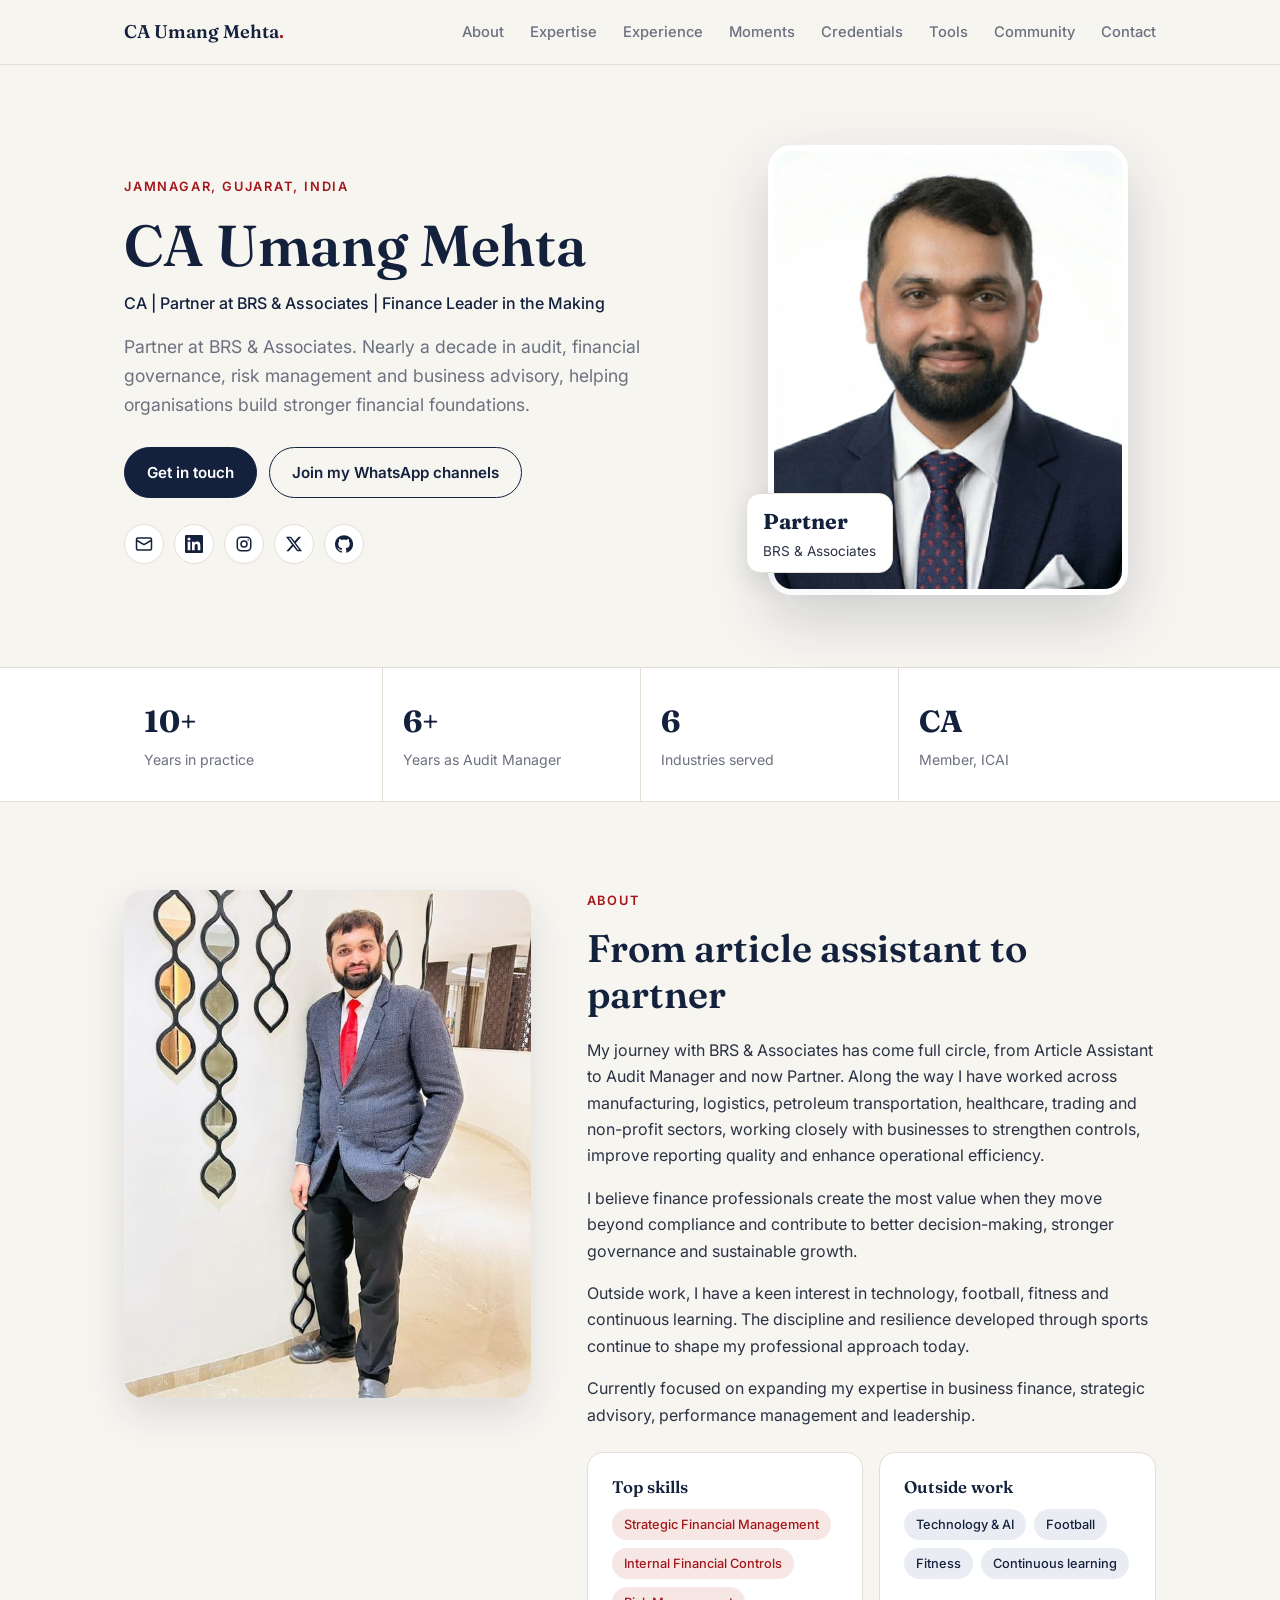
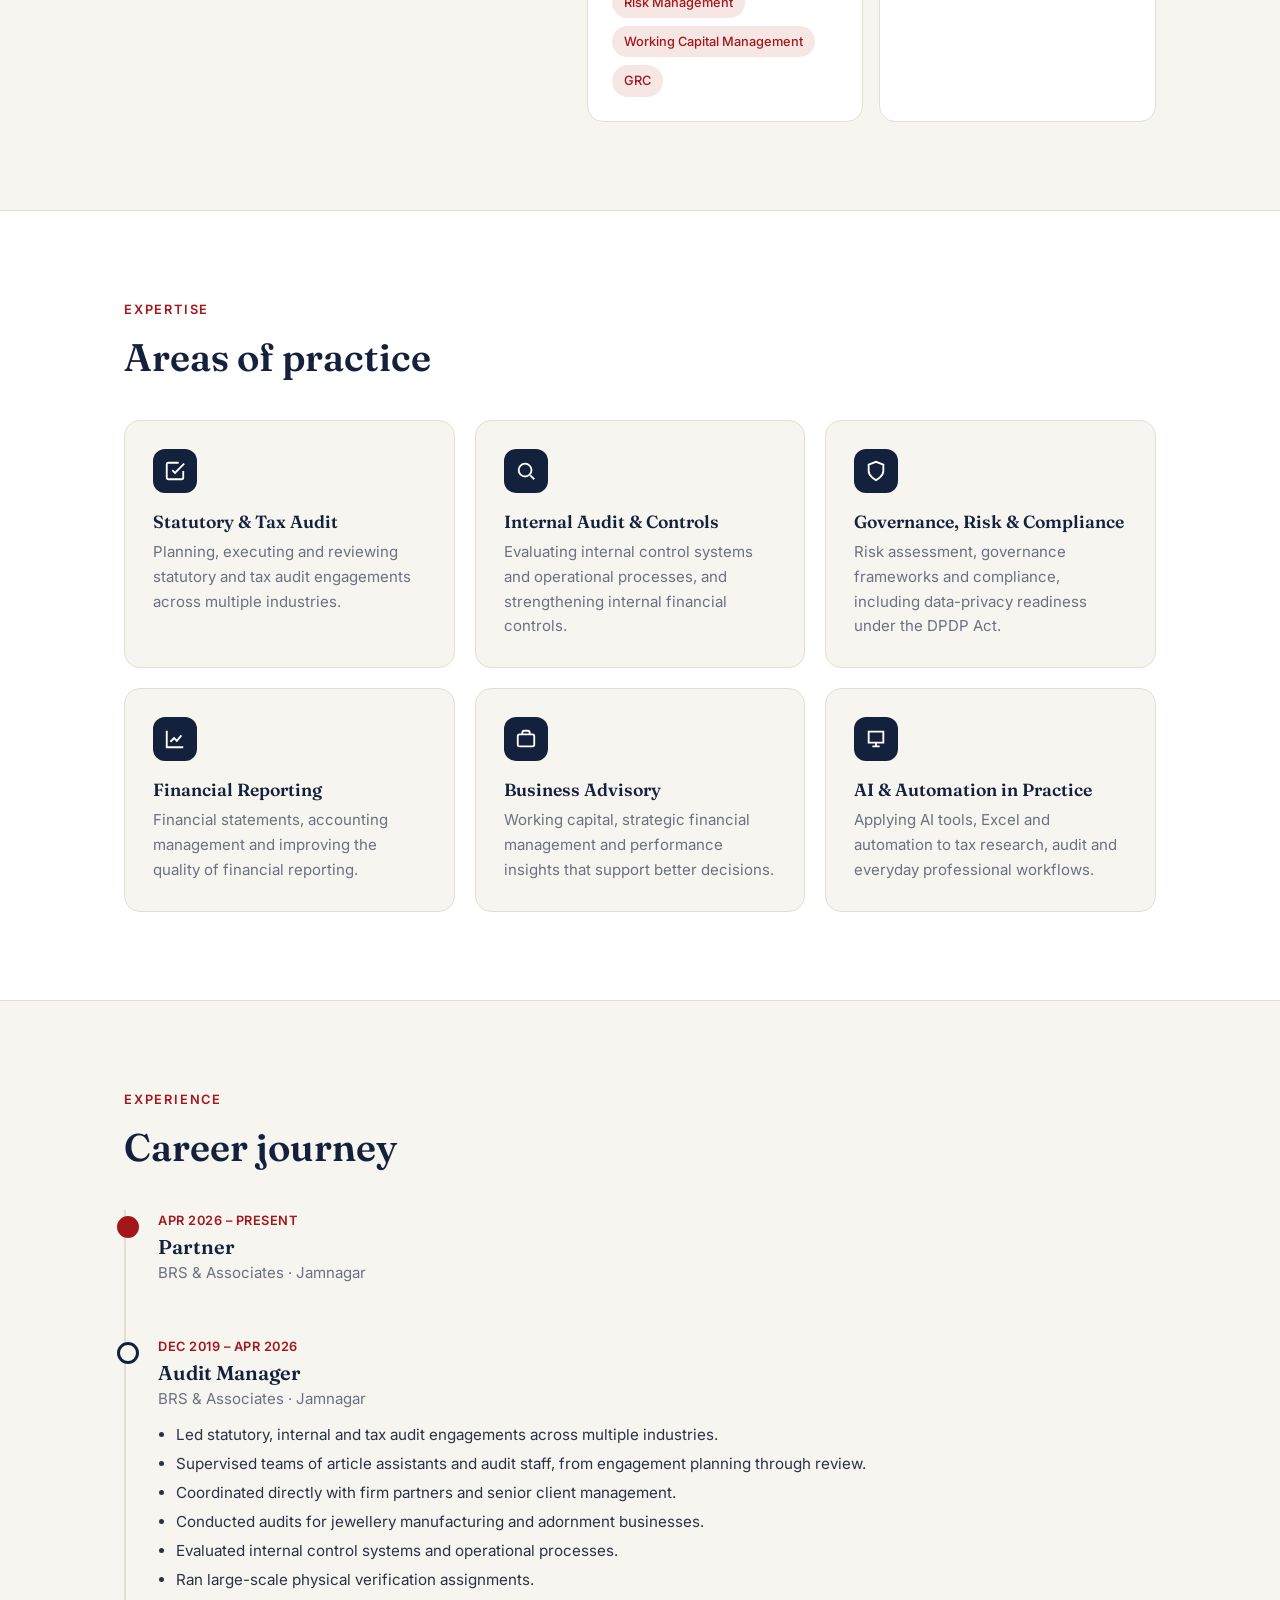
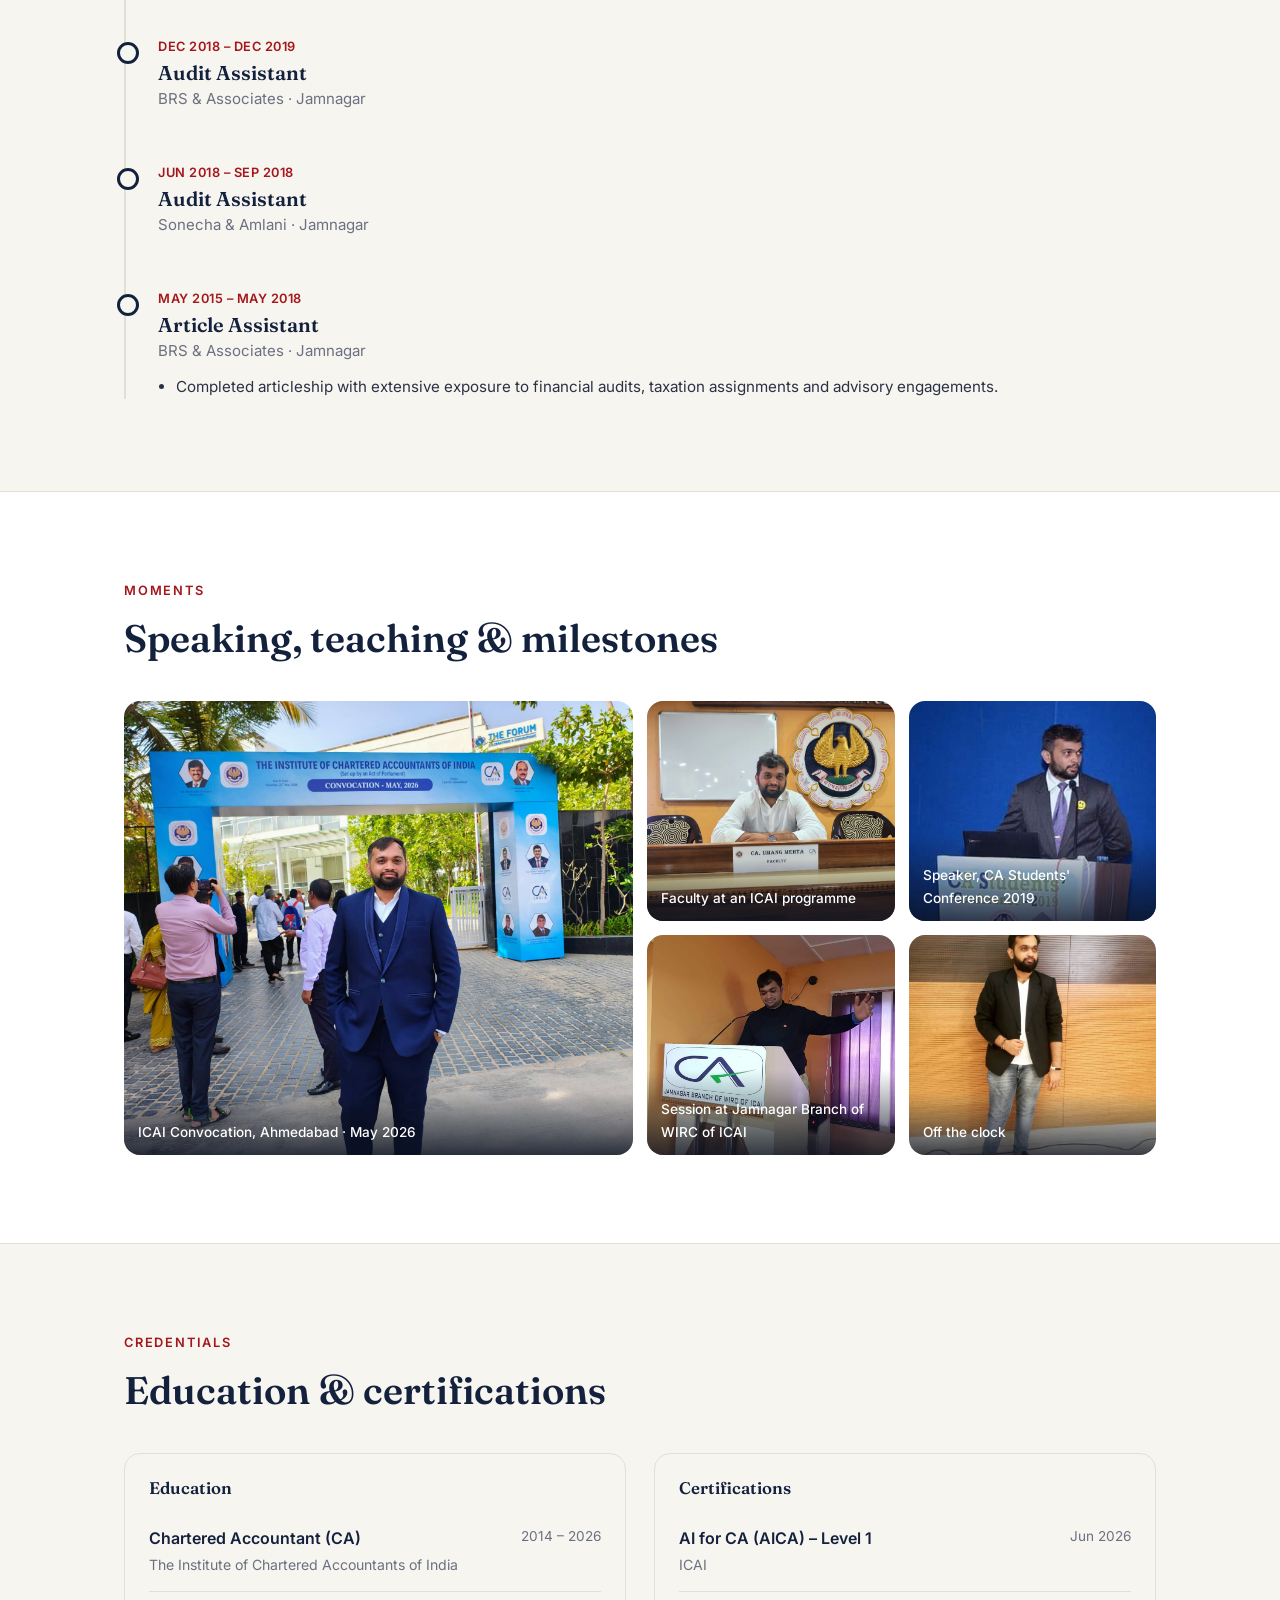
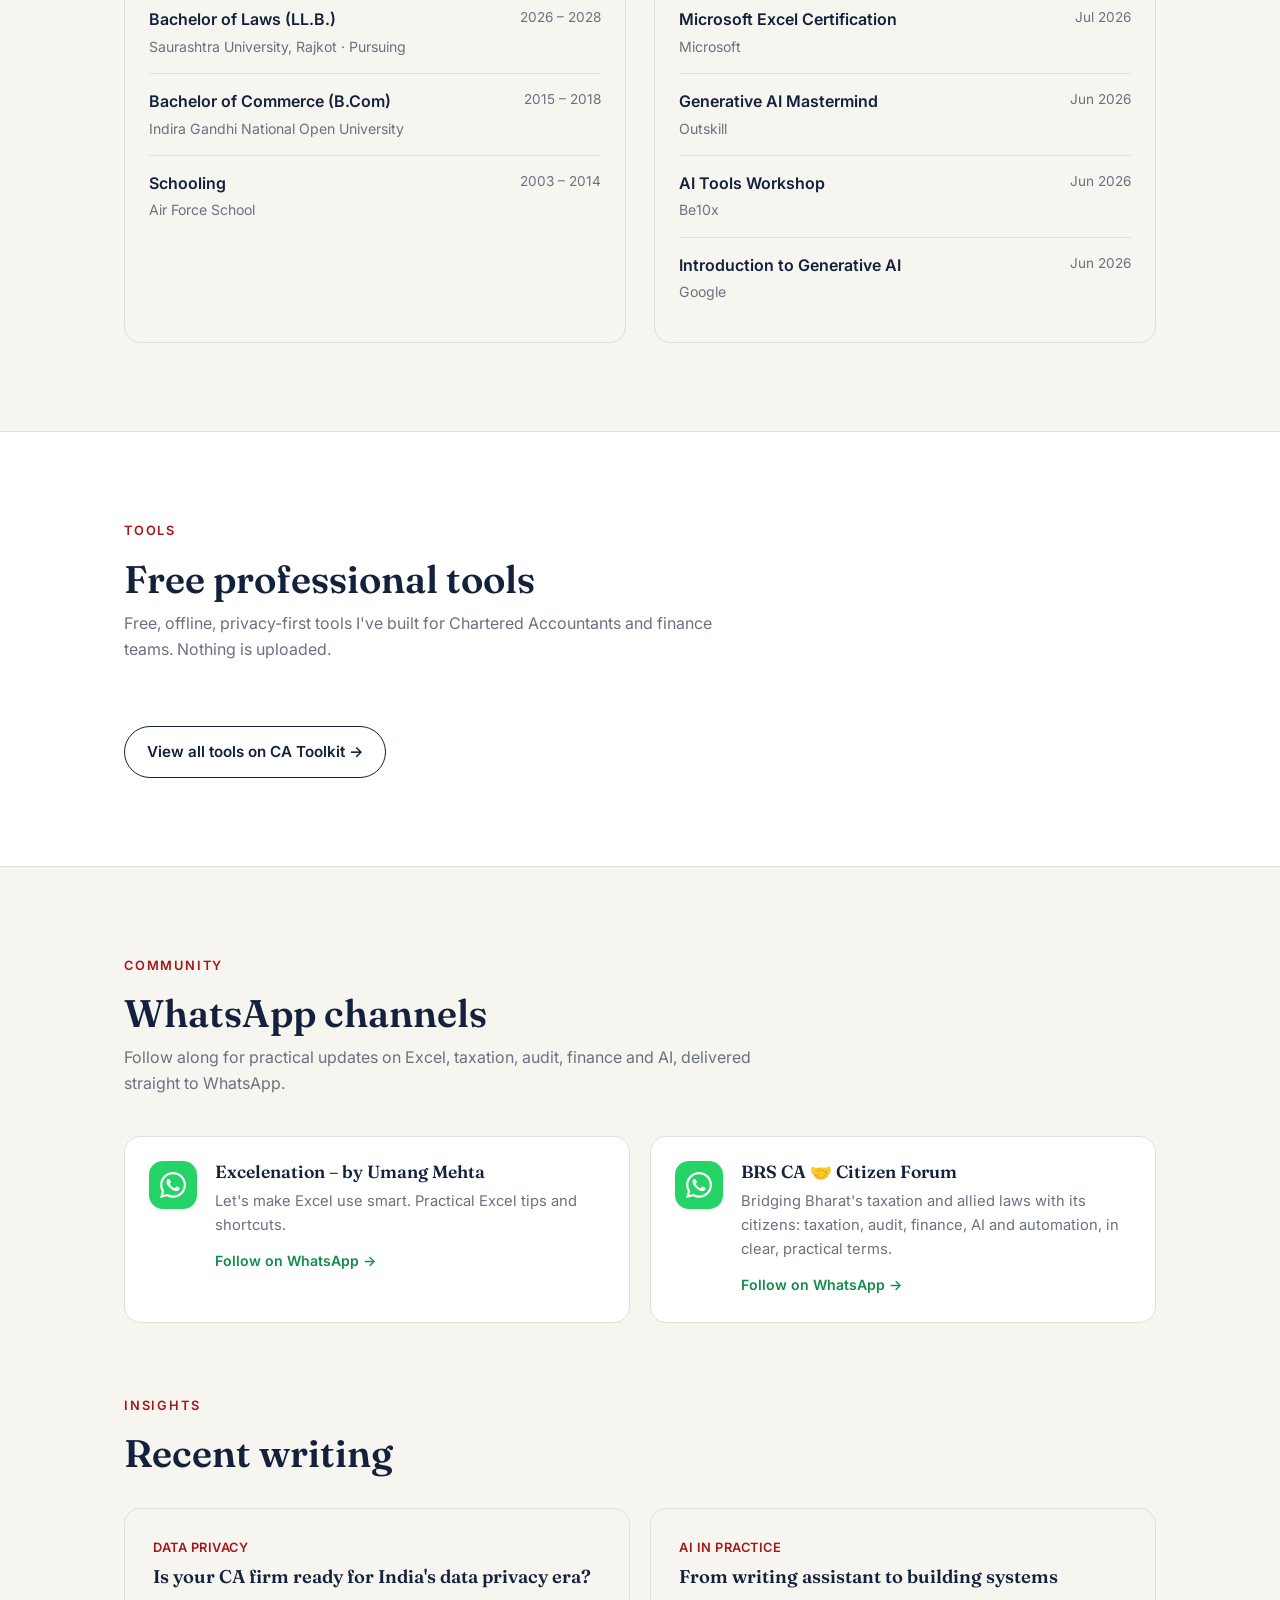
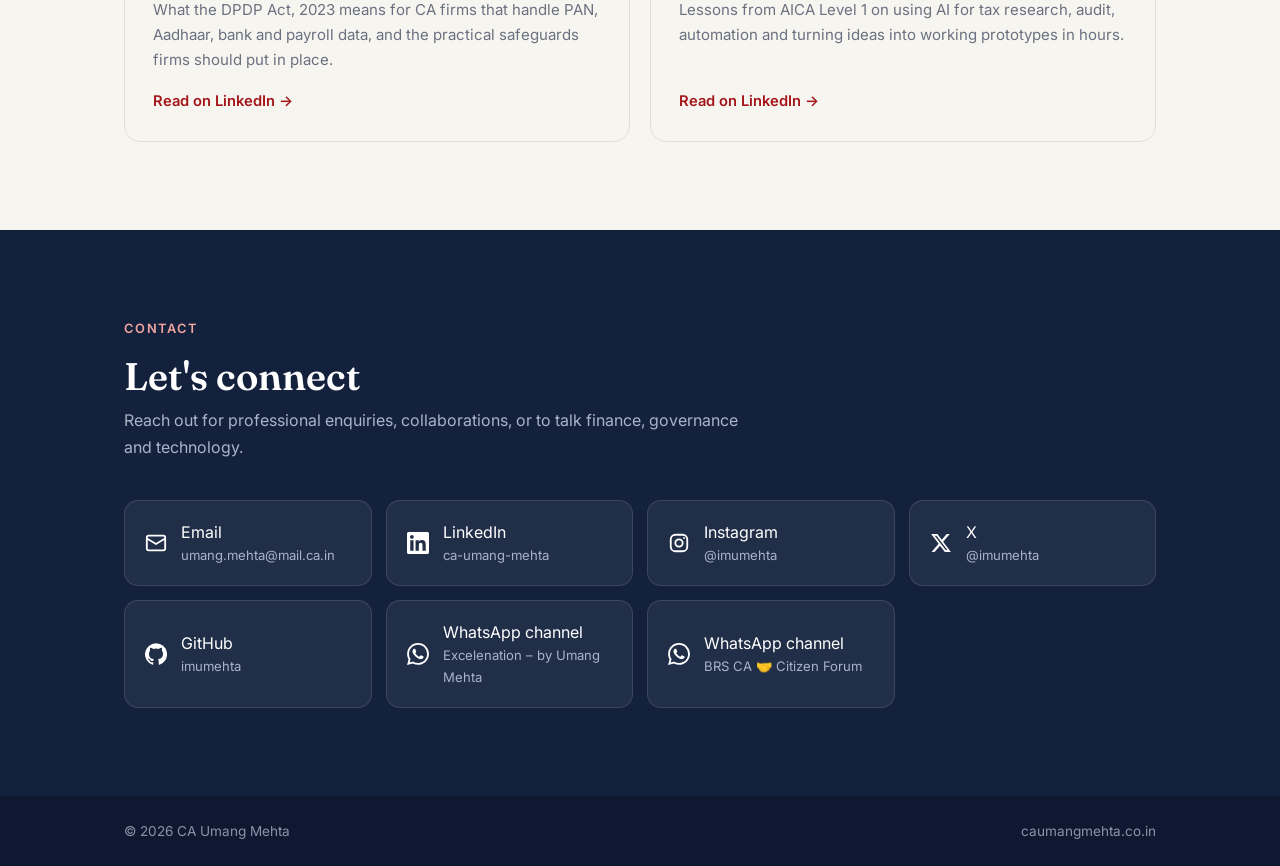
==== index.html @ 41ba7d6a "Show tools live from CA Toolkit instead of hosted copies Remove the tools/ folder and the hardcoded " ====
<!doctype html>
<html lang="en">
<head>
<meta charset="utf-8">
<meta name="viewport" content="width=device-width, initial-scale=1">
<title>CA Umang Mehta | Chartered Accountant, Jamnagar</title>
<meta name="description" content="CA Umang Mehta, Chartered Accountant and Partner at BRS & Associates, Jamnagar. Audit, financial governance, risk management and business advisory.">
<meta property="og:title" content="CA Umang Mehta | Chartered Accountant">
<meta property="og:description" content="Partner at BRS & Associates, Jamnagar. Audit, governance, risk and advisory.">
<meta property="og:image" content="https://caumangmehta.co.in/img/headshot.webp">
<meta property="og:url" content="https://caumangmehta.co.in/">
<link rel="icon" href="img/headshot.webp">
<link rel="preconnect" href="https://fonts.googleapis.com">
<link rel="preconnect" href="https://fonts.gstatic.com" crossorigin>
<link href="https://fonts.googleapis.com/css2?family=Fraunces:opsz,wght@9..144,500;9..144,600&family=Inter:wght@400;500;600&display=swap" rel="stylesheet">
<style>
  :root{
    --bg:#f7f5f0; --surface:#ffffff; --ink:#14213d; --text:#2b3245; --muted:#6b7180;
    --line:#e3dfd5; --accent:#a4161a; --accent-soft:#f6e7e4; --navy:#14213d; --wa:#25d366;
  }
  *{box-sizing:border-box;margin:0;padding:0}
  html{scroll-behavior:smooth}
  body{font-family:Inter,system-ui,sans-serif;background:var(--bg);color:var(--text);line-height:1.65;font-size:16px}
  a{color:inherit}
  img{max-width:100%}
  .wrap{max-width:1080px;margin:0 auto;padding:0 24px}
  h1,h2,h3{font-family:Fraunces,Georgia,serif;color:var(--ink);font-weight:600;line-height:1.2}
  .eyebrow{font-size:.8rem;letter-spacing:.14em;text-transform:uppercase;color:var(--accent);font-weight:600;margin-bottom:14px}

  /* nav */
  nav{position:sticky;top:0;z-index:10;background:rgba(247,245,240,.92);backdrop-filter:blur(8px);border-bottom:1px solid var(--line)}
  nav .wrap{display:flex;align-items:center;justify-content:space-between;height:64px}
  .brand{font-family:Fraunces,serif;font-weight:600;color:var(--ink);text-decoration:none;font-size:1.15rem}
  .brand span{color:var(--accent)}
  .links{display:flex;gap:26px}
  .links a{text-decoration:none;font-size:.92rem;color:var(--muted);font-weight:500}
  .links a:hover{color:var(--ink)}

  /* hero */
  .hero{padding:80px 0 72px}
  .hero .wrap{display:grid;grid-template-columns:1.35fr 1fr;gap:56px;align-items:center}
  .hero h1{font-size:clamp(2.4rem,5vw,3.6rem);margin-bottom:10px}
  .hero .headline{font-weight:500;color:var(--ink);margin-bottom:16px}
  .hero p.lead{font-size:1.1rem;color:var(--muted);max-width:34em;margin-bottom:28px}
  .cta{display:flex;gap:12px;flex-wrap:wrap}
  .btn{display:inline-flex;align-items:center;gap:8px;padding:12px 22px;border-radius:999px;font-weight:600;font-size:.95rem;text-decoration:none;border:1px solid var(--ink)}
  .btn.primary{background:var(--ink);color:#fff}
  .btn.primary:hover{background:#23345c}
  .btn.ghost{color:var(--ink)}
  .btn.ghost:hover{background:var(--surface)}
  .mini-socials{display:flex;gap:10px;margin-top:26px}
  .mini-socials a{width:40px;height:40px;border-radius:50%;display:grid;place-items:center;border:1px solid var(--line);background:var(--surface);color:var(--ink);transition:all .2s}
  .mini-socials a:hover{background:var(--ink);color:#fff;border-color:var(--ink)}
  .mini-socials svg{width:18px;height:18px}
  .portrait{position:relative;justify-self:center}
  .portrait img{width:min(360px,72vw);aspect-ratio:4/5;border-radius:24px;object-fit:cover;object-position:center 20%;display:block;box-shadow:0 24px 60px rgba(20,33,61,.18);border:6px solid var(--surface)}
  .badge{position:absolute;bottom:22px;left:-22px;background:var(--surface);border:1px solid var(--line);border-radius:14px;padding:10px 16px;box-shadow:0 8px 24px rgba(20,33,61,.1);font-size:.85rem}
  .badge b{display:block;font-family:Fraunces,serif;font-size:1.35rem;color:var(--ink)}

  /* stats */
  .stats{border-top:1px solid var(--line);border-bottom:1px solid var(--line);background:var(--surface)}
  .stats .wrap{display:grid;grid-template-columns:repeat(4,1fr)}
  .stat{padding:28px 20px;border-left:1px solid var(--line)}
  .stat:first-child{border-left:0}
  .stat b{font-family:Fraunces,serif;font-size:1.9rem;color:var(--ink);display:block}
  .stat span{font-size:.88rem;color:var(--muted)}

  section{padding:88px 0}
  .alt{background:var(--surface);border-top:1px solid var(--line);border-bottom:1px solid var(--line)}
  .sec-head{margin-bottom:40px}
  .sec-head h2{font-size:clamp(1.8rem,3.5vw,2.4rem)}
  .sec-head p{color:var(--muted);margin-top:8px;max-width:40em}

  /* about */
  .about-grid{display:grid;grid-template-columns:1fr 1.4fr;gap:56px;align-items:start}
  .about-photo{border-radius:20px;width:100%;aspect-ratio:4/5;object-fit:cover;object-position:right center;box-shadow:0 16px 40px rgba(20,33,61,.12)}
  .about-grid p{margin-bottom:16px}
  .card{background:var(--surface);border:1px solid var(--line);border-radius:16px;padding:24px}
  .card h3{font-size:1.05rem;margin-bottom:12px}
  .cards2{display:grid;grid-template-columns:1fr 1fr;gap:16px;margin-top:24px}
  .tags{display:flex;flex-wrap:wrap;gap:8px}
  .tag{font-size:.8rem;padding:5px 12px;border-radius:999px;background:var(--accent-soft);color:var(--accent);font-weight:500}
  .tag.n{background:#e9ecf3;color:var(--ink)}

  /* expertise */
  .grid3{display:grid;grid-template-columns:repeat(3,1fr);gap:20px}
  .svc{background:var(--bg);border:1px solid var(--line);border-radius:16px;padding:28px;transition:transform .2s,box-shadow .2s}
  .svc:hover{transform:translateY(-3px);box-shadow:0 12px 30px rgba(20,33,61,.08)}
  .svc .ic{width:44px;height:44px;border-radius:12px;background:var(--ink);color:#fff;display:grid;place-items:center;margin-bottom:18px}
  .svc h3{font-size:1.1rem;margin-bottom:8px}
  .svc p{font-size:.94rem;color:var(--muted)}

  /* timeline */
  .tl{position:relative;padding-left:32px;border-left:2px solid var(--line)}
  .tl-item{position:relative;padding-bottom:40px}
  .tl-item:last-child{padding-bottom:0}
  .tl-item::before{content:"";position:absolute;left:-41px;top:6px;width:16px;height:16px;border-radius:50%;background:var(--bg);border:3px solid var(--ink)}
  .tl-item.now::before{border-color:var(--accent);background:var(--accent)}
  .tl-date{font-size:.8rem;color:var(--accent);font-weight:600;letter-spacing:.04em;text-transform:uppercase}
  .tl-item h3{font-size:1.25rem;margin:4px 0 2px}
  .tl-org{color:var(--muted);font-size:.94rem;margin-bottom:10px}
  .tl-item ul{padding-left:18px;font-size:.95rem}
  .tl-item li{margin-bottom:4px}

  /* gallery */
  .gallery{display:grid;grid-template-columns:repeat(4,1fr);grid-auto-rows:220px;gap:14px}
  .gallery figure{position:relative;overflow:hidden;border-radius:16px;background:#ddd}
  .gallery figure:first-child{grid-column:span 2;grid-row:span 2}
  .gallery img{width:100%;height:100%;object-fit:cover;display:block;transition:transform .5s}
  .gallery figure:hover img{transform:scale(1.04)}
  .gallery figcaption{position:absolute;inset:auto 0 0 0;padding:28px 14px 12px;font-size:.85rem;color:#fff;font-weight:500;background:linear-gradient(transparent,rgba(10,16,32,.8))}

  /* credentials */
  .two{display:grid;grid-template-columns:1fr 1fr;gap:28px}
  .two .card{background:var(--bg)}
  .list-item{display:flex;justify-content:space-between;gap:16px;padding:14px 0;border-bottom:1px solid var(--line)}
  .list-item:last-child{border-bottom:0}
  .list-item b{color:var(--ink);font-weight:600;display:block}
  .list-item small{color:var(--muted);font-size:.88rem}
  .list-item .yr{font-size:.85rem;color:var(--muted);white-space:nowrap}

  /* tools */
  .tool{display:flex;flex-direction:column;text-decoration:none;color:inherit}
  .tool .tl-date{margin-bottom:8px}
  .tool p{flex:1}
  .tool span{margin-top:16px;font-weight:600;color:var(--accent);font-size:.92rem}

  /* channels + posts */
  .grid2{display:grid;grid-template-columns:1fr 1fr;gap:20px}
  .channel{display:flex;gap:18px;align-items:flex-start;background:var(--surface);border:1px solid var(--line);border-radius:16px;padding:24px;text-decoration:none;transition:transform .2s,box-shadow .2s}
  .channel:hover{transform:translateY(-3px);box-shadow:0 12px 30px rgba(20,33,61,.08)}
  .channel .wa{flex:none;width:48px;height:48px;border-radius:14px;background:var(--wa);color:#fff;display:grid;place-items:center}
  .channel .wa svg{width:26px;height:26px}
  .channel h3{font-size:1.1rem;margin-bottom:6px}
  .channel p{font-size:.92rem;color:var(--muted);margin-bottom:10px}
  .channel span{font-size:.88rem;font-weight:600;color:#128c4a}
  .post{background:var(--bg);border:1px solid var(--line);border-radius:16px;padding:28px;display:flex;flex-direction:column}
  .post .tl-date{margin-bottom:8px}
  .post h3{font-size:1.15rem;margin-bottom:10px}
  .post p{font-size:.94rem;color:var(--muted);flex:1}
  .post a{margin-top:16px;font-weight:600;color:var(--accent);text-decoration:none;font-size:.92rem}

  /* contact */
  .contact{background:var(--navy);color:#d7dcea}
  .contact h2{color:#fff}
  .contact .sec-head p{color:#aab3c8}
  .socials{display:grid;grid-template-columns:repeat(auto-fit,minmax(220px,1fr));gap:14px}
  .social{display:flex;align-items:center;gap:14px;padding:18px 20px;border-radius:14px;background:rgba(255,255,255,.06);border:1px solid rgba(255,255,255,.12);text-decoration:none;color:#fff;transition:background .2s}
  .social:hover{background:rgba(255,255,255,.13)}
  .social svg{width:22px;height:22px;flex:none}
  .social small{display:block;color:#aab3c8;font-size:.82rem}
  footer{background:#0e1830;color:#8a93a8;font-size:.85rem;padding:24px 0}
  footer .wrap{display:flex;justify-content:space-between;gap:16px;flex-wrap:wrap}

  @media (max-width:860px){
    .links{display:none}
    .hero{padding:40px 0 56px}
    .hero .wrap,.about-grid,.two,.grid2,.cards2{grid-template-columns:1fr}
    .portrait{order:-1}
    .badge{left:-8px}
    .about-photo{aspect-ratio:1;max-height:420px}
    .grid3{grid-template-columns:1fr}
    .stats .wrap{grid-template-columns:1fr 1fr}
    .stat:nth-child(3){border-left:0}
    .stat:nth-child(n+3){border-top:1px solid var(--line)}
    .gallery{grid-template-columns:1fr 1fr;grid-auto-rows:160px}
    section{padding:64px 0}
    .wrap{padding:0 16px}
  }
</style>
</head>
<body>

<nav>
  <div class="wrap">
    <a class="brand" href="#top">CA Umang Mehta<span>.</span></a>
    <div class="links">
      <a href="#about">About</a>
      <a href="#expertise">Expertise</a>
      <a href="#experience">Experience</a>
      <a href="#moments">Moments</a>
      <a href="#credentials">Credentials</a>
      <a href="#tools" id="navTools" hidden>Tools</a>
      <a href="#community">Community</a>
      <a href="#contact">Contact</a>
    </div>
  </div>
</nav>

<header class="hero" id="top">
  <div class="wrap">
    <div>
      <div class="eyebrow" data-f="location"></div>
      <h1>CA <span data-f="name"></span></h1>
      <p class="headline" data-f="headline"></p>
      <p class="lead" data-f="intro"></p>
      <div class="cta">
        <a class="btn primary" href="#contact">Get in touch</a>
        <a class="btn ghost" href="#community">Join my WhatsApp channels</a>
      </div>
      <div class="mini-socials" id="miniSocials"></div>
    </div>
    <div class="portrait">
      <img id="photo" alt="Portrait of CA Umang Mehta">
      <div class="badge"><b>Partner</b>BRS &amp; Associates</div>
    </div>
  </div>
</header>

<div class="stats"><div class="wrap" id="stats"></div></div>

<section id="about">
  <div class="wrap about-grid">
    <img class="about-photo" id="aboutPhoto" alt="Umang Mehta">
    <div>
      <div class="eyebrow">About</div>
      <h2 style="font-size:clamp(1.8rem,3.5vw,2.4rem);margin-bottom:20px">From article assistant to partner</h2>
      <div id="about-text"></div>
      <div class="cards2">
        <div class="card"><h3>Top skills</h3><div class="tags" id="skills"></div></div>
        <div class="card"><h3>Outside work</h3><div class="tags" id="interests"></div></div>
      </div>
    </div>
  </div>
</section>

<section id="expertise" class="alt">
  <div class="wrap">
    <div class="sec-head"><div class="eyebrow">Expertise</div><h2>Areas of practice</h2></div>
    <div class="grid3">
      <div class="svc">
        <div class="ic"><svg width="22" height="22" fill="none" stroke="currentColor" stroke-width="2" viewBox="0 0 24 24"><path d="M9 11l3 3L22 4"/><path d="M21 12v7a2 2 0 0 1-2 2H5a2 2 0 0 1-2-2V5a2 2 0 0 1 2-2h11"/></svg></div>
        <h3>Statutory &amp; Tax Audit</h3>
        <p>Planning, executing and reviewing statutory and tax audit engagements across multiple industries.</p>
      </div>
      <div class="svc">
        <div class="ic"><svg width="22" height="22" fill="none" stroke="currentColor" stroke-width="2" viewBox="0 0 24 24"><circle cx="11" cy="11" r="7"/><path d="M21 21l-4.3-4.3"/></svg></div>
        <h3>Internal Audit &amp; Controls</h3>
        <p>Evaluating internal control systems and operational processes, and strengthening internal financial controls.</p>
      </div>
      <div class="svc">
        <div class="ic"><svg width="22" height="22" fill="none" stroke="currentColor" stroke-width="2" viewBox="0 0 24 24"><path d="M12 22s8-4 8-10V5l-8-3-8 3v7c0 6 8 10 8 10z"/></svg></div>
        <h3>Governance, Risk &amp; Compliance</h3>
        <p>Risk assessment, governance frameworks and compliance, including data-privacy readiness under the DPDP Act.</p>
      </div>
      <div class="svc">
        <div class="ic"><svg width="22" height="22" fill="none" stroke="currentColor" stroke-width="2" viewBox="0 0 24 24"><path d="M3 3v18h18"/><path d="M7 15l4-4 3 3 5-6"/></svg></div>
        <h3>Financial Reporting</h3>
        <p>Financial statements, accounting management and improving the quality of financial reporting.</p>
      </div>
      <div class="svc">
        <div class="ic"><svg width="22" height="22" fill="none" stroke="currentColor" stroke-width="2" viewBox="0 0 24 24"><rect x="3" y="7" width="18" height="13" rx="2"/><path d="M8 7V5a2 2 0 0 1 2-2h4a2 2 0 0 1 2 2v2"/></svg></div>
        <h3>Business Advisory</h3>
        <p>Working capital, strategic financial management and performance insights that support better decisions.</p>
      </div>
      <div class="svc">
        <div class="ic"><svg width="22" height="22" fill="none" stroke="currentColor" stroke-width="2" viewBox="0 0 24 24"><path d="M4 4h16v12H4z"/><path d="M8 20h8M12 16v4"/></svg></div>
        <h3>AI &amp; Automation in Practice</h3>
        <p>Applying AI tools, Excel and automation to tax research, audit and everyday professional workflows.</p>
      </div>
    </div>
  </div>
</section>

<section id="experience">
  <div class="wrap">
    <div class="sec-head"><div class="eyebrow">Experience</div><h2>Career journey</h2></div>
    <div class="tl" id="timeline"></div>
  </div>
</section>

<section id="moments" class="alt">
  <div class="wrap">
    <div class="sec-head"><div class="eyebrow">Moments</div><h2>Speaking, teaching &amp; milestones</h2></div>
    <div class="gallery" id="gallery"></div>
  </div>
</section>

<section id="credentials">
  <div class="wrap">
    <div class="sec-head"><div class="eyebrow">Credentials</div><h2>Education &amp; certifications</h2></div>
    <div class="two">
      <div class="card"><h3>Education</h3><div id="education"></div></div>
      <div class="card"><h3>Certifications</h3><div id="certs"></div></div>
    </div>
  </div>
</section>

<section id="tools" class="alt" hidden>
  <div class="wrap">
    <div class="sec-head"><div class="eyebrow">Tools</div><h2>Free professional tools</h2><p>Free, offline, privacy-first tools I've built for Chartered Accountants and finance teams. Nothing is uploaded.</p></div>
    <div class="grid3" id="toolList"></div>
    <p style="margin-top:24px"><a class="btn ghost" id="toolkitLink" href="#" target="_blank" rel="noopener">View all tools on CA Toolkit →</a></p>
  </div>
</section>

<section id="community">
  <div class="wrap">
    <div class="sec-head"><div class="eyebrow">Community</div><h2>WhatsApp channels</h2><p>Follow along for practical updates on Excel, taxation, audit, finance and AI, delivered straight to WhatsApp.</p></div>
    <div class="grid2" id="channels"></div>

    <div class="sec-head" style="margin:72px 0 32px"><div class="eyebrow">Insights</div><h2>Recent writing</h2></div>
    <div class="grid2" id="posts"></div>
  </div>
</section>

<section id="contact" class="contact">
  <div class="wrap">
    <div class="sec-head"><div class="eyebrow" style="color:#f3a6a0">Contact</div><h2>Let's connect</h2><p>Reach out for professional enquiries, collaborations, or to talk finance, governance and technology.</p></div>
    <div class="socials" id="socials"></div>
  </div>
</section>

<footer>
  <div class="wrap">
    <span>© <span id="yr"></span> CA Umang Mehta</span>
    <span>caumangmehta.co.in</span>
  </div>
</footer>

<script src="content.js"></script>
<script>
(function () {
  const P = window.PROFILE;
  const $ = (id) => document.getElementById(id);
  const esc = (s) => String(s).replace(/[&<>"]/g, (c) => ({ "&": "&amp;", "<": "&lt;", ">": "&gt;", '"': "&quot;" }[c]));

  const ICONS = {
    email: '<svg viewBox="0 0 24 24" fill="none" stroke="currentColor" stroke-width="2"><rect x="2" y="4" width="20" height="16" rx="2"/><path d="M22 7l-10 6L2 7"/></svg>',
    linkedin: '<svg viewBox="0 0 24 24" fill="currentColor"><path d="M20.45 20.45h-3.55v-5.57c0-1.33-.03-3.04-1.85-3.04-1.85 0-2.14 1.45-2.14 2.94v5.67H9.35V9h3.41v1.56h.05c.48-.9 1.64-1.85 3.37-1.85 3.6 0 4.27 2.37 4.27 5.46v6.28zM5.34 7.43a2.06 2.06 0 1 1 0-4.12 2.06 2.06 0 0 1 0 4.12zM7.12 20.45H3.56V9h3.56v11.45zM22.22 0H1.77C.79 0 0 .77 0 1.73v20.54C0 23.23.79 24 1.77 24h20.45c.98 0 1.78-.77 1.78-1.73V1.73C24 .77 23.2 0 22.22 0z"/></svg>',
    instagram: '<svg viewBox="0 0 24 24" fill="none" stroke="currentColor" stroke-width="2"><rect x="3" y="3" width="18" height="18" rx="5"/><circle cx="12" cy="12" r="4"/><circle cx="17.5" cy="6.5" r="1" fill="currentColor" stroke="none"/></svg>',
    x: '<svg viewBox="0 0 24 24" fill="currentColor"><path d="M18.24 2.25h3.31l-7.23 8.26 8.5 11.24h-6.66l-5.21-6.82-5.97 6.82H1.67l7.73-8.84L1.25 2.25h6.83l4.71 6.23 5.45-6.23zm-1.16 17.52h1.83L7.08 4.13H5.12l11.96 15.64z"/></svg>',
    github: '<svg viewBox="0 0 24 24" fill="currentColor"><path d="M12 .3a12 12 0 0 0-3.8 23.38c.6.12.83-.26.83-.57v-2.02c-3.34.73-4.04-1.6-4.04-1.6-.55-1.4-1.34-1.76-1.34-1.76-1.08-.74.09-.73.09-.73 1.2.09 1.83 1.24 1.83 1.24 1.07 1.83 2.8 1.3 3.49 1 .1-.78.42-1.3.76-1.6-2.67-.3-5.47-1.33-5.47-5.93 0-1.31.47-2.38 1.24-3.22-.14-.3-.54-1.52.1-3.18 0 0 1-.32 3.3 1.23a11.5 11.5 0 0 1 6 0c2.28-1.55 3.29-1.23 3.29-1.23.64 1.66.24 2.88.12 3.18a4.65 4.65 0 0 1 1.23 3.22c0 4.61-2.8 5.63-5.48 5.92.42.36.81 1.1.81 2.22v3.29c0 .32.21.7.82.58A12 12 0 0 0 12 .3"/></svg>',
    whatsapp: '<svg viewBox="0 0 24 24" fill="currentColor"><path d="M17.47 14.38c-.3-.15-1.76-.87-2.03-.97-.27-.1-.47-.15-.67.15-.2.3-.77.97-.94 1.17-.17.2-.35.22-.64.07-.3-.15-1.26-.46-2.4-1.48-.88-.79-1.48-1.76-1.65-2.06-.17-.3-.02-.46.13-.6.13-.14.3-.35.45-.52.15-.17.2-.3.3-.5.1-.2.05-.37-.03-.52-.07-.15-.67-1.62-.92-2.21-.24-.58-.49-.5-.67-.51h-.57c-.2 0-.52.07-.79.37-.27.3-1.04 1.02-1.04 2.48s1.07 2.88 1.21 3.07c.15.2 2.1 3.2 5.08 4.49.71.31 1.26.49 1.7.63.71.22 1.36.19 1.87.12.57-.09 1.76-.72 2-1.41.25-.7.25-1.29.17-1.41-.07-.12-.27-.2-.57-.35zM12.05 21.8h-.01a9.87 9.87 0 0 1-5.03-1.38l-.36-.21-3.74.98 1-3.65-.24-.37a9.86 9.86 0 0 1-1.51-5.26c0-5.45 4.44-9.88 9.89-9.88 2.64 0 5.12 1.03 6.99 2.9a9.82 9.82 0 0 1 2.89 6.99c0 5.45-4.44 9.88-9.88 9.88zm8.41-18.3A11.81 11.81 0 0 0 12.05 0C5.5 0 .16 5.34.16 11.89c0 2.1.55 4.14 1.59 5.95L.06 24l6.3-1.65a11.88 11.88 0 0 0 5.68 1.45h.01c6.55 0 11.89-5.34 11.89-11.89 0-3.18-1.24-6.16-3.48-8.41z"/></svg>'
  };

  document.querySelectorAll("[data-f]").forEach((el) => (el.textContent = P[el.dataset.f]));
  $("photo").src = P.photo;
  $("aboutPhoto").src = P.aboutPhoto;
  $("yr").textContent = new Date().getFullYear();

  $("stats").innerHTML = P.stats.map((s) => `<div class="stat"><b>${esc(s.value)}</b><span>${esc(s.label)}</span></div>`).join("");
  $("about-text").innerHTML = P.about.map((p) => `<p>${esc(p)}</p>`).join("");
  $("skills").innerHTML = P.topSkills.map((s) => `<span class="tag">${esc(s)}</span>`).join("");
  $("interests").innerHTML = P.interests.map((s) => `<span class="tag n">${esc(s)}</span>`).join("");

  $("timeline").innerHTML = P.experience.map((e) => `
    <div class="tl-item${e.current ? " now" : ""}">
      <div class="tl-date">${esc(e.dates)}</div>
      <h3>${esc(e.title)}</h3>
      <div class="tl-org">${esc(e.org)} · ${esc(e.place)}</div>
      ${e.points.length ? `<ul>${e.points.map((p) => `<li>${esc(p)}</li>`).join("")}</ul>` : ""}
    </div>`).join("");

  $("gallery").innerHTML = P.gallery.map((g) => `
    <figure><img src="${esc(g.src)}" alt="${esc(g.caption)}" loading="lazy"><figcaption>${esc(g.caption)}</figcaption></figure>`).join("");

  const rows = (list) => list.map((i) => `
    <div class="list-item"><div><b>${esc(i.title)}</b><small>${esc(i.org)}</small></div><span class="yr">${esc(i.dates)}</span></div>`).join("");
  $("education").innerHTML = rows(P.education);
  $("certs").innerHTML = rows(P.certifications);

  $("channels").innerHTML = P.channels.map((c) => `
    <a class="channel" href="${esc(c.url)}" target="_blank" rel="noopener">
      <div class="wa">${ICONS.whatsapp}</div>
      <div><h3>${esc(c.name)}</h3><p>${esc(c.tagline)}</p><span>Follow on WhatsApp →</span></div>
    </a>`).join("");

  if (P.toolkit) {
    const T = P.toolkit;
    const md = (t) => t.replace(/\*\*|\*|`/g, "").trim();
    $("toolkitLink").href = T.site;
    $("tools").hidden = false;
    $("navTools").hidden = false;
    fetch(`https://raw.githubusercontent.com/${T.repo}/${T.branch}/README.md`, { cache: "no-cache" })
      .then((r) => (r.ok ? r.text() : Promise.reject()))
      .then((readme) => {
        const sec = readme.split(/^## .*Tools\s*$/m)[1] || "";
        const table = sec.split(/^---|^## /m)[0];
        const tools = [];
        table.split(/\r?\n/).forEach((line) => {
          const c = line.split("|").map((x) => x.trim());
          const m = c[2] && c[2].match(/\[(.+?)\]\((.+?)\)/);
          if (!m) return;
          const folder = m[2].replace(/^\.\//, "");
          const type = md(c[3] || "");
          const url = /html/i.test(type) ? T.site + folder : `https://github.com/${T.repo}/tree/${T.branch}/${folder}`;
          tools.push({ no: c[1], name: md(m[1]), type, description: md(c[4] || ""), url });
        });
        if (!tools.length) return;
        $("toolList").innerHTML = tools.map((t) => `
      <a class="svc tool" href="${esc(t.url)}" target="_blank" rel="noopener">
        <div class="tl-date">Tool ${esc(t.no)}${t.type ? " · " + esc(t.type) : ""}</div>
        <h3>${esc(t.name)}</h3>
        <p>${esc(t.description)}</p>
        <span>Open tool →</span>
      </a>`).join("");
      })
      .catch(() => {});
  }

  $("posts").innerHTML = P.posts.map((p) => `
    <div class="post">
      <div class="tl-date">${esc(p.tag)}</div>
      <h3>${esc(p.title)}</h3>
      <p>${esc(p.summary)}</p>
      <a href="${esc(p.url)}" target="_blank" rel="noopener">Read on LinkedIn →</a>
    </div>`).join("");

  $("miniSocials").innerHTML = P.socials.map((s) =>
    `<a href="${esc(s.url)}" target="_blank" rel="noopener" aria-label="${esc(s.label)}">${ICONS[s.icon] || ""}</a>`).join("");

  const allLinks = P.socials.concat(P.channels.map((c) => ({ icon: "whatsapp", label: "WhatsApp channel", handle: c.name, url: c.url })));
  $("socials").innerHTML = allLinks.map((s) => `
    <a class="social" href="${esc(s.url)}" target="_blank" rel="noopener">
      ${ICONS[s.icon] || ""}<div>${esc(s.label)}<small>${esc(s.handle)}</small></div>
    </a>`).join("");
})();
</script>
</body>
</html>
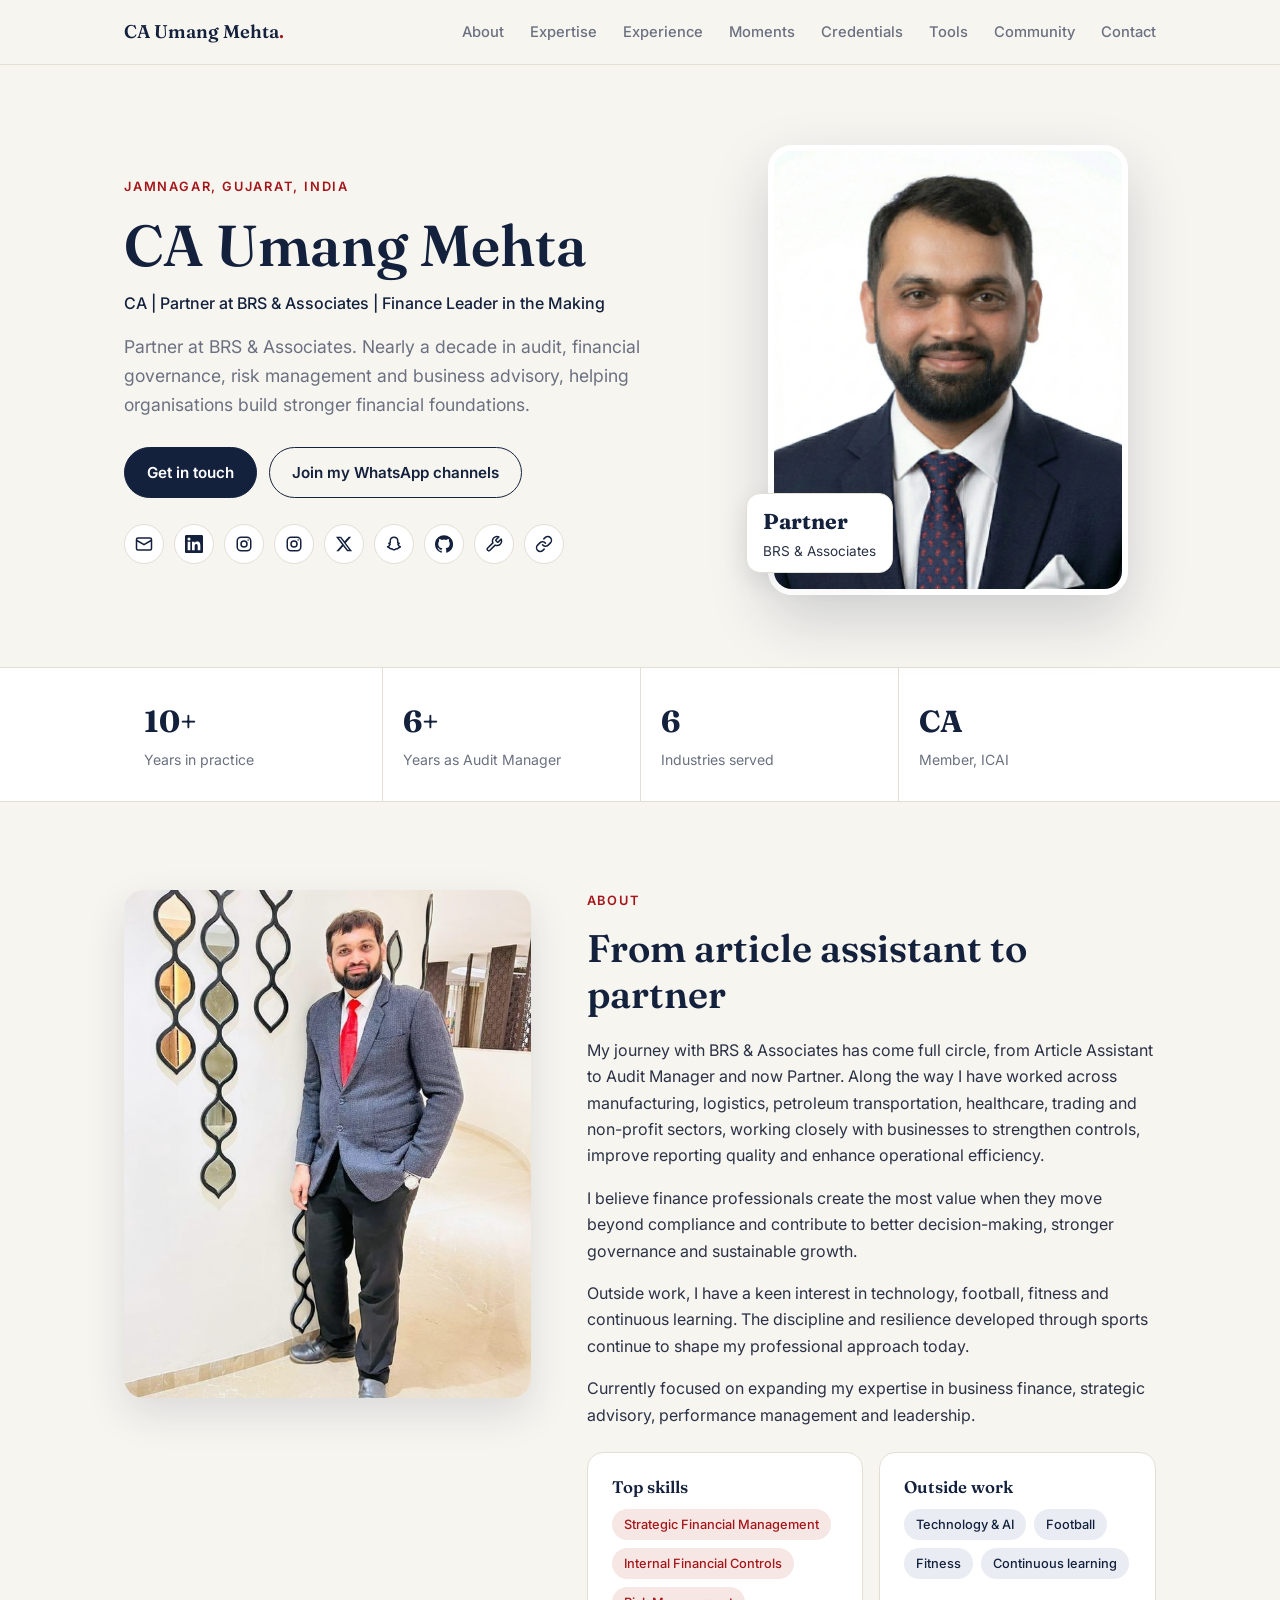
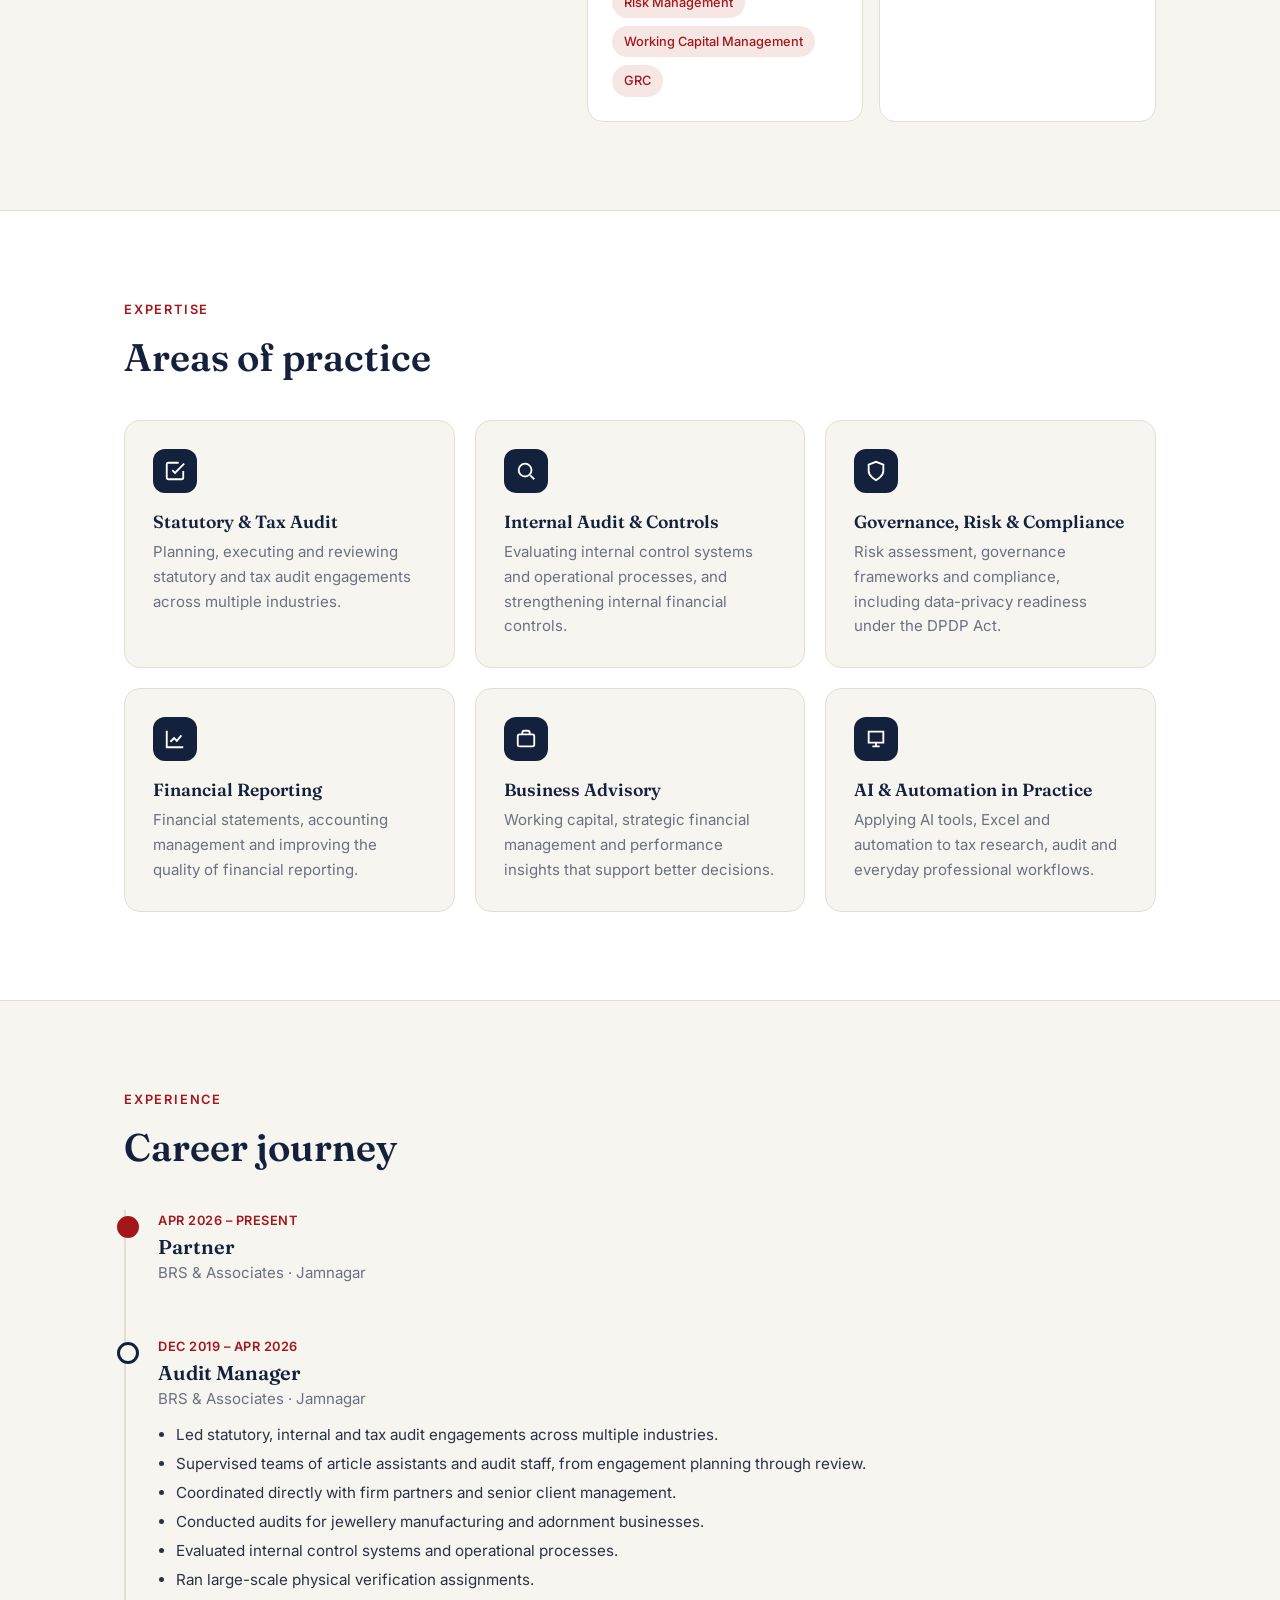
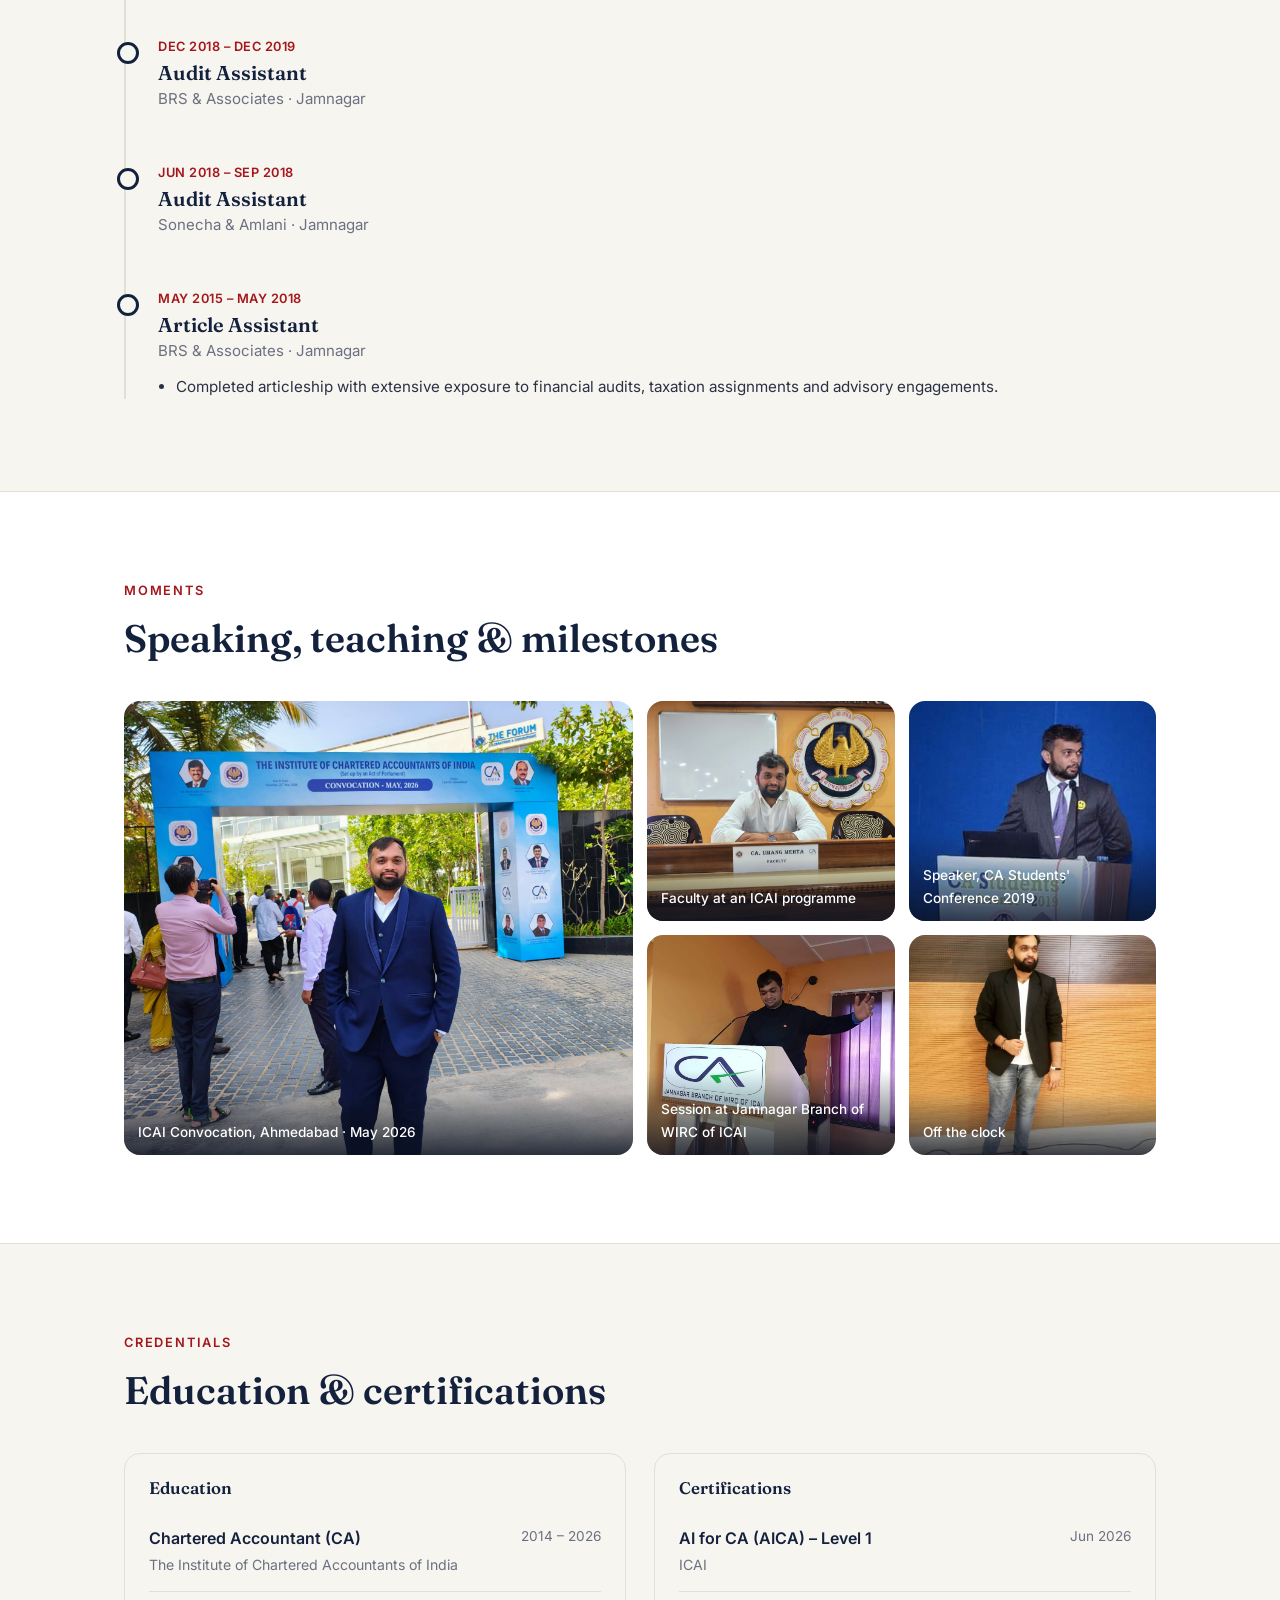
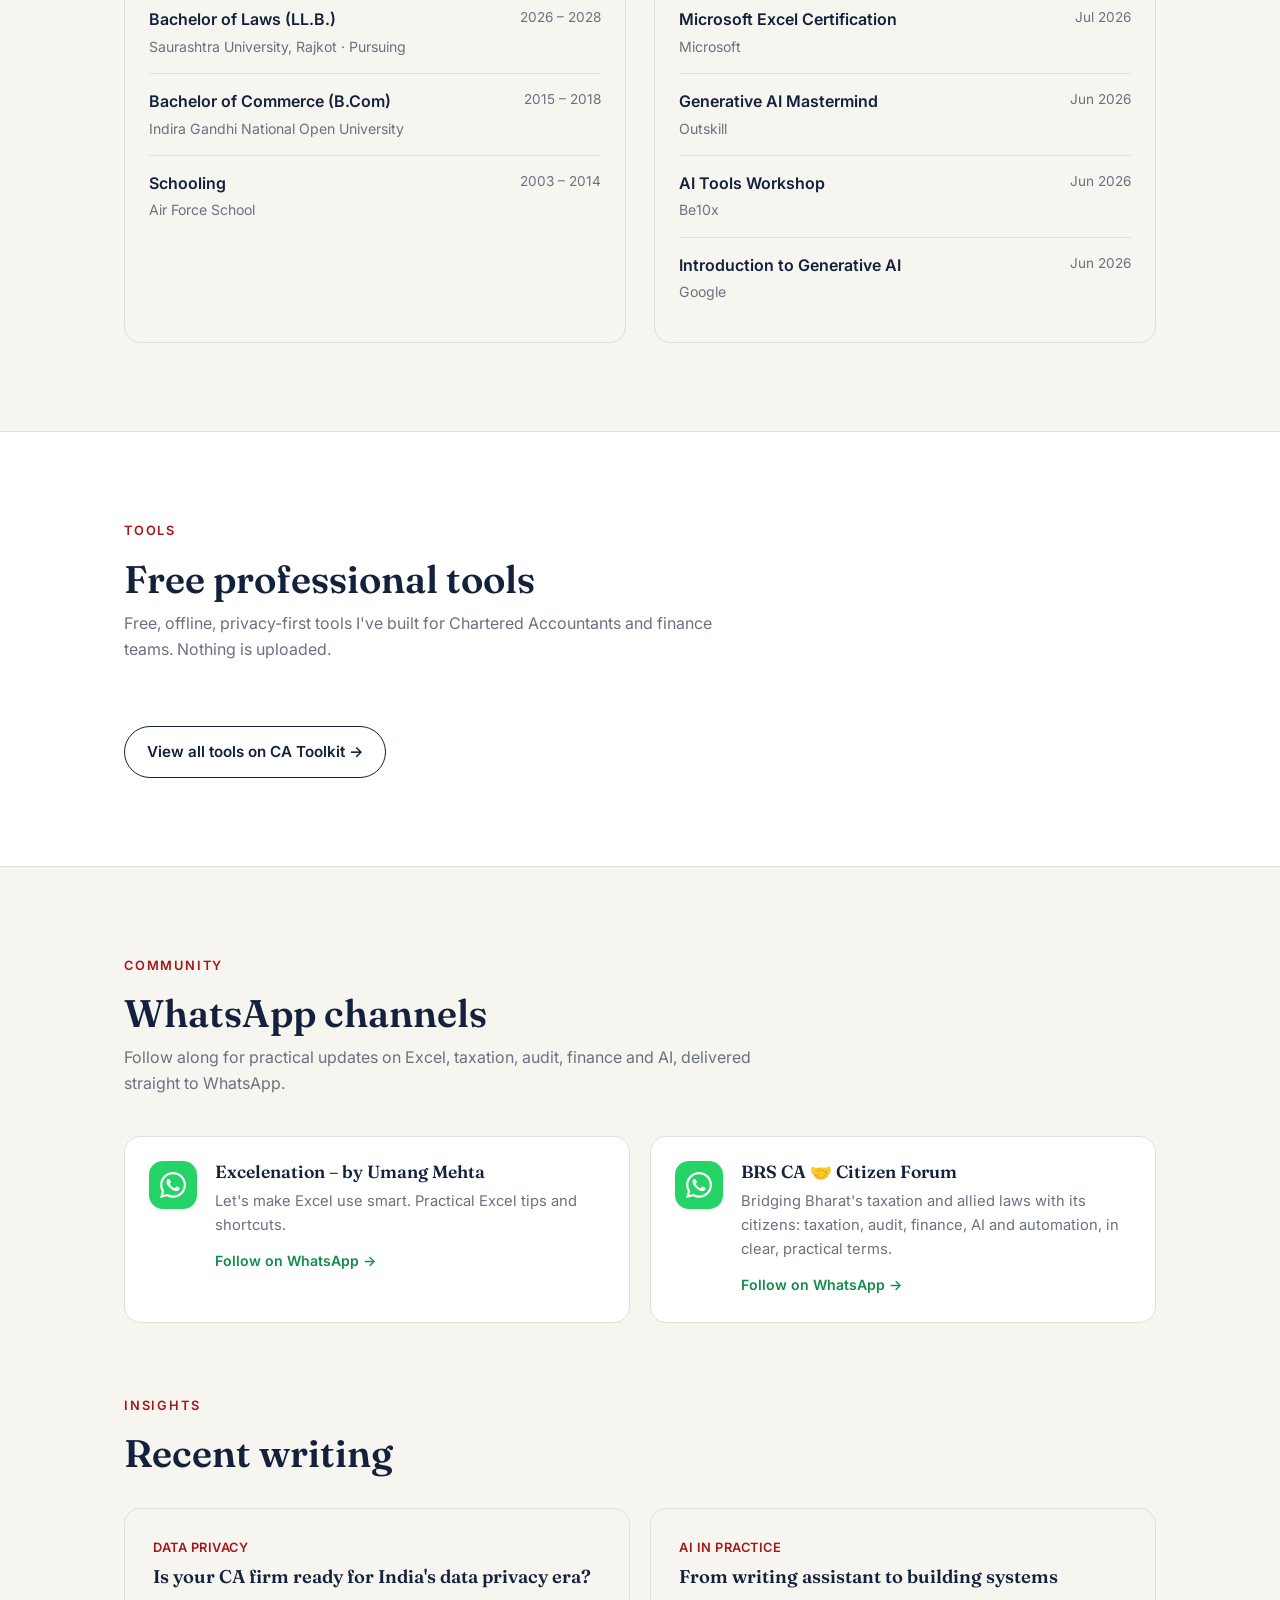
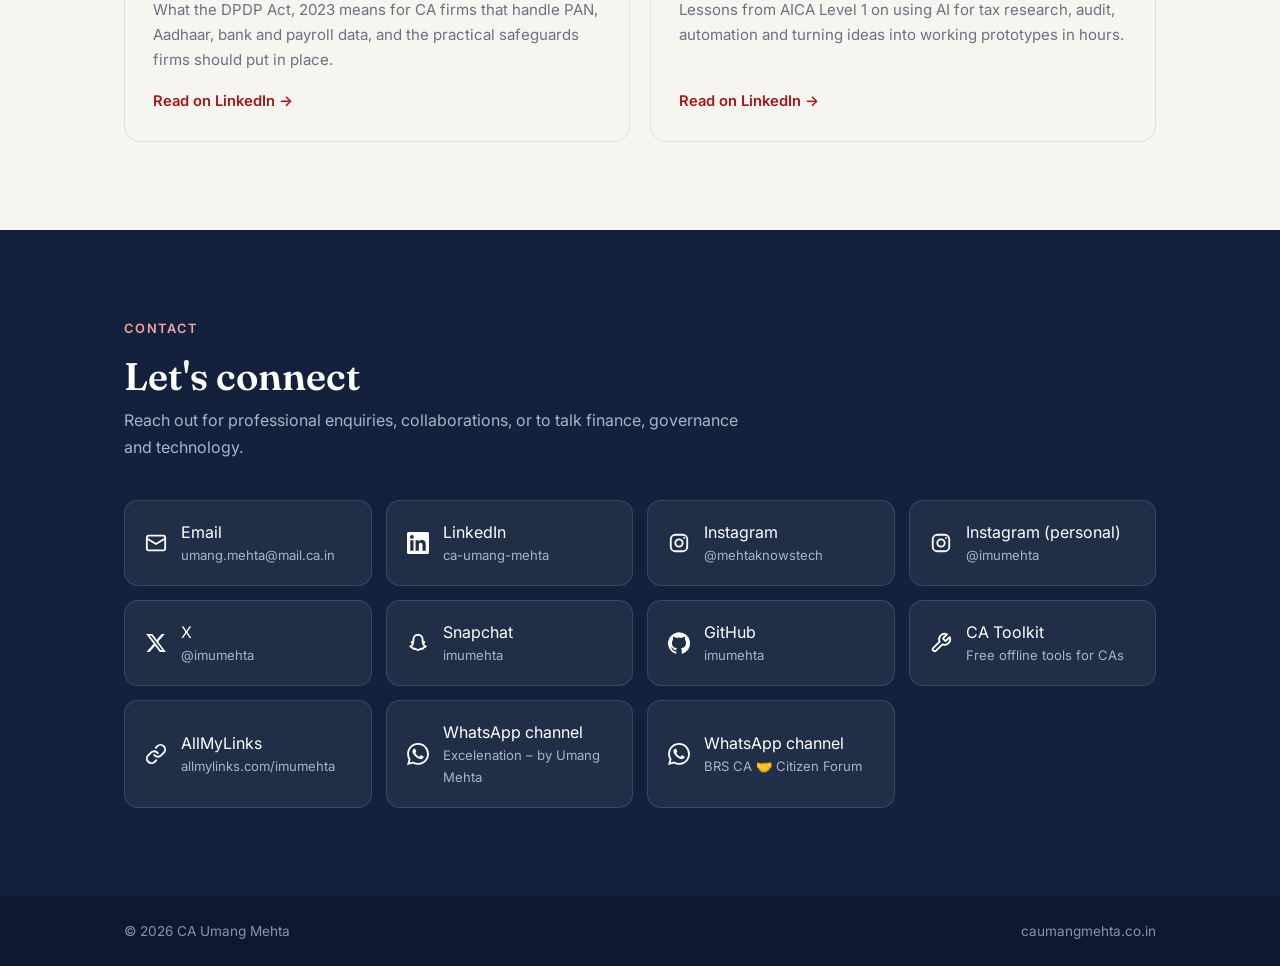
==== commit 4698bcb4: "Add all AllMyLinks profile links to the site Add Instagram @mehtaknowstech, Snapchat, CA Toolkit and" ====
--- a/index.html
+++ b/index.html
@@ -48,7 +48,7 @@
   .btn.primary:hover{background:#23345c}
   .btn.ghost{color:var(--ink)}
   .btn.ghost:hover{background:var(--surface)}
-  .mini-socials{display:flex;gap:10px;margin-top:26px}
+  .mini-socials{display:flex;flex-wrap:wrap;gap:10px;margin-top:26px}
   .mini-socials a{width:40px;height:40px;border-radius:50%;display:grid;place-items:center;border:1px solid var(--line);background:var(--surface);color:var(--ink);transition:all .2s}
   .mini-socials a:hover{background:var(--ink);color:#fff;border-color:var(--ink)}
   .mini-socials svg{width:18px;height:18px}
@@ -331,6 +331,9 @@
     instagram: '<svg viewBox="0 0 24 24" fill="none" stroke="currentColor" stroke-width="2"><rect x="3" y="3" width="18" height="18" rx="5"/><circle cx="12" cy="12" r="4"/><circle cx="17.5" cy="6.5" r="1" fill="currentColor" stroke="none"/></svg>',
     x: '<svg viewBox="0 0 24 24" fill="currentColor"><path d="M18.24 2.25h3.31l-7.23 8.26 8.5 11.24h-6.66l-5.21-6.82-5.97 6.82H1.67l7.73-8.84L1.25 2.25h6.83l4.71 6.23 5.45-6.23zm-1.16 17.52h1.83L7.08 4.13H5.12l11.96 15.64z"/></svg>',
     github: '<svg viewBox="0 0 24 24" fill="currentColor"><path d="M12 .3a12 12 0 0 0-3.8 23.38c.6.12.83-.26.83-.57v-2.02c-3.34.73-4.04-1.6-4.04-1.6-.55-1.4-1.34-1.76-1.34-1.76-1.08-.74.09-.73.09-.73 1.2.09 1.83 1.24 1.83 1.24 1.07 1.83 2.8 1.3 3.49 1 .1-.78.42-1.3.76-1.6-2.67-.3-5.47-1.33-5.47-5.93 0-1.31.47-2.38 1.24-3.22-.14-.3-.54-1.52.1-3.18 0 0 1-.32 3.3 1.23a11.5 11.5 0 0 1 6 0c2.28-1.55 3.29-1.23 3.29-1.23.64 1.66.24 2.88.12 3.18a4.65 4.65 0 0 1 1.23 3.22c0 4.61-2.8 5.63-5.48 5.92.42.36.81 1.1.81 2.22v3.29c0 .32.21.7.82.58A12 12 0 0 0 12 .3"/></svg>',
+    snapchat: '<svg viewBox="0 0 24 24" fill="none" stroke="currentColor" stroke-width="2" stroke-linejoin="round"><path d="M12 3c-3 0-5 2.2-5 5v2.2l-1.6.6c-.5.2-.4.9.1 1l1.3.4c-.5 1.5-1.7 3-3.3 3.5.4 1 1.7 1.2 2.6 1.4.2.7.4 1.3 1.1 1.2 1.3-.2 2.4.1 3.4.9.8.6 2 .6 2.8 0 1-.8 2.1-1.1 3.4-.9.7.1.9-.5 1.1-1.2.9-.2 2.2-.4 2.6-1.4-1.6-.5-2.8-2-3.3-3.5l1.3-.4c.5-.1.6-.8.1-1L17 10.2V8c0-2.8-2-5-5-5z"/></svg>',
+    tool: '<svg viewBox="0 0 24 24" fill="none" stroke="currentColor" stroke-width="2" stroke-linecap="round" stroke-linejoin="round"><path d="M14.7 6.3a1 1 0 0 0 0 1.4l1.6 1.6a1 1 0 0 0 1.4 0l3.77-3.77a6 6 0 0 1-7.94 7.94l-6.91 6.91a2.12 2.12 0 0 1-3-3l6.91-6.91a6 6 0 0 1 7.94-7.94l-3.76 3.76z"/></svg>',
+    link: '<svg viewBox="0 0 24 24" fill="none" stroke="currentColor" stroke-width="2" stroke-linecap="round" stroke-linejoin="round"><path d="M10 13a5 5 0 0 0 7.54.54l3-3a5 5 0 0 0-7.07-7.07l-1.72 1.71"/><path d="M14 11a5 5 0 0 0-7.54-.54l-3 3a5 5 0 0 0 7.07 7.07l1.71-1.71"/></svg>',
     whatsapp: '<svg viewBox="0 0 24 24" fill="currentColor"><path d="M17.47 14.38c-.3-.15-1.76-.87-2.03-.97-.27-.1-.47-.15-.67.15-.2.3-.77.97-.94 1.17-.17.2-.35.22-.64.07-.3-.15-1.26-.46-2.4-1.48-.88-.79-1.48-1.76-1.65-2.06-.17-.3-.02-.46.13-.6.13-.14.3-.35.45-.52.15-.17.2-.3.3-.5.1-.2.05-.37-.03-.52-.07-.15-.67-1.62-.92-2.21-.24-.58-.49-.5-.67-.51h-.57c-.2 0-.52.07-.79.37-.27.3-1.04 1.02-1.04 2.48s1.07 2.88 1.21 3.07c.15.2 2.1 3.2 5.08 4.49.71.31 1.26.49 1.7.63.71.22 1.36.19 1.87.12.57-.09 1.76-.72 2-1.41.25-.7.25-1.29.17-1.41-.07-.12-.27-.2-.57-.35zM12.05 21.8h-.01a9.87 9.87 0 0 1-5.03-1.38l-.36-.21-3.74.98 1-3.65-.24-.37a9.86 9.86 0 0 1-1.51-5.26c0-5.45 4.44-9.88 9.89-9.88 2.64 0 5.12 1.03 6.99 2.9a9.82 9.82 0 0 1 2.89 6.99c0 5.45-4.44 9.88-9.88 9.88zm8.41-18.3A11.81 11.81 0 0 0 12.05 0C5.5 0 .16 5.34.16 11.89c0 2.1.55 4.14 1.59 5.95L.06 24l6.3-1.65a11.88 11.88 0 0 0 5.68 1.45h.01c6.55 0 11.89-5.34 11.89-11.89 0-3.18-1.24-6.16-3.48-8.41z"/></svg>'
   };
 
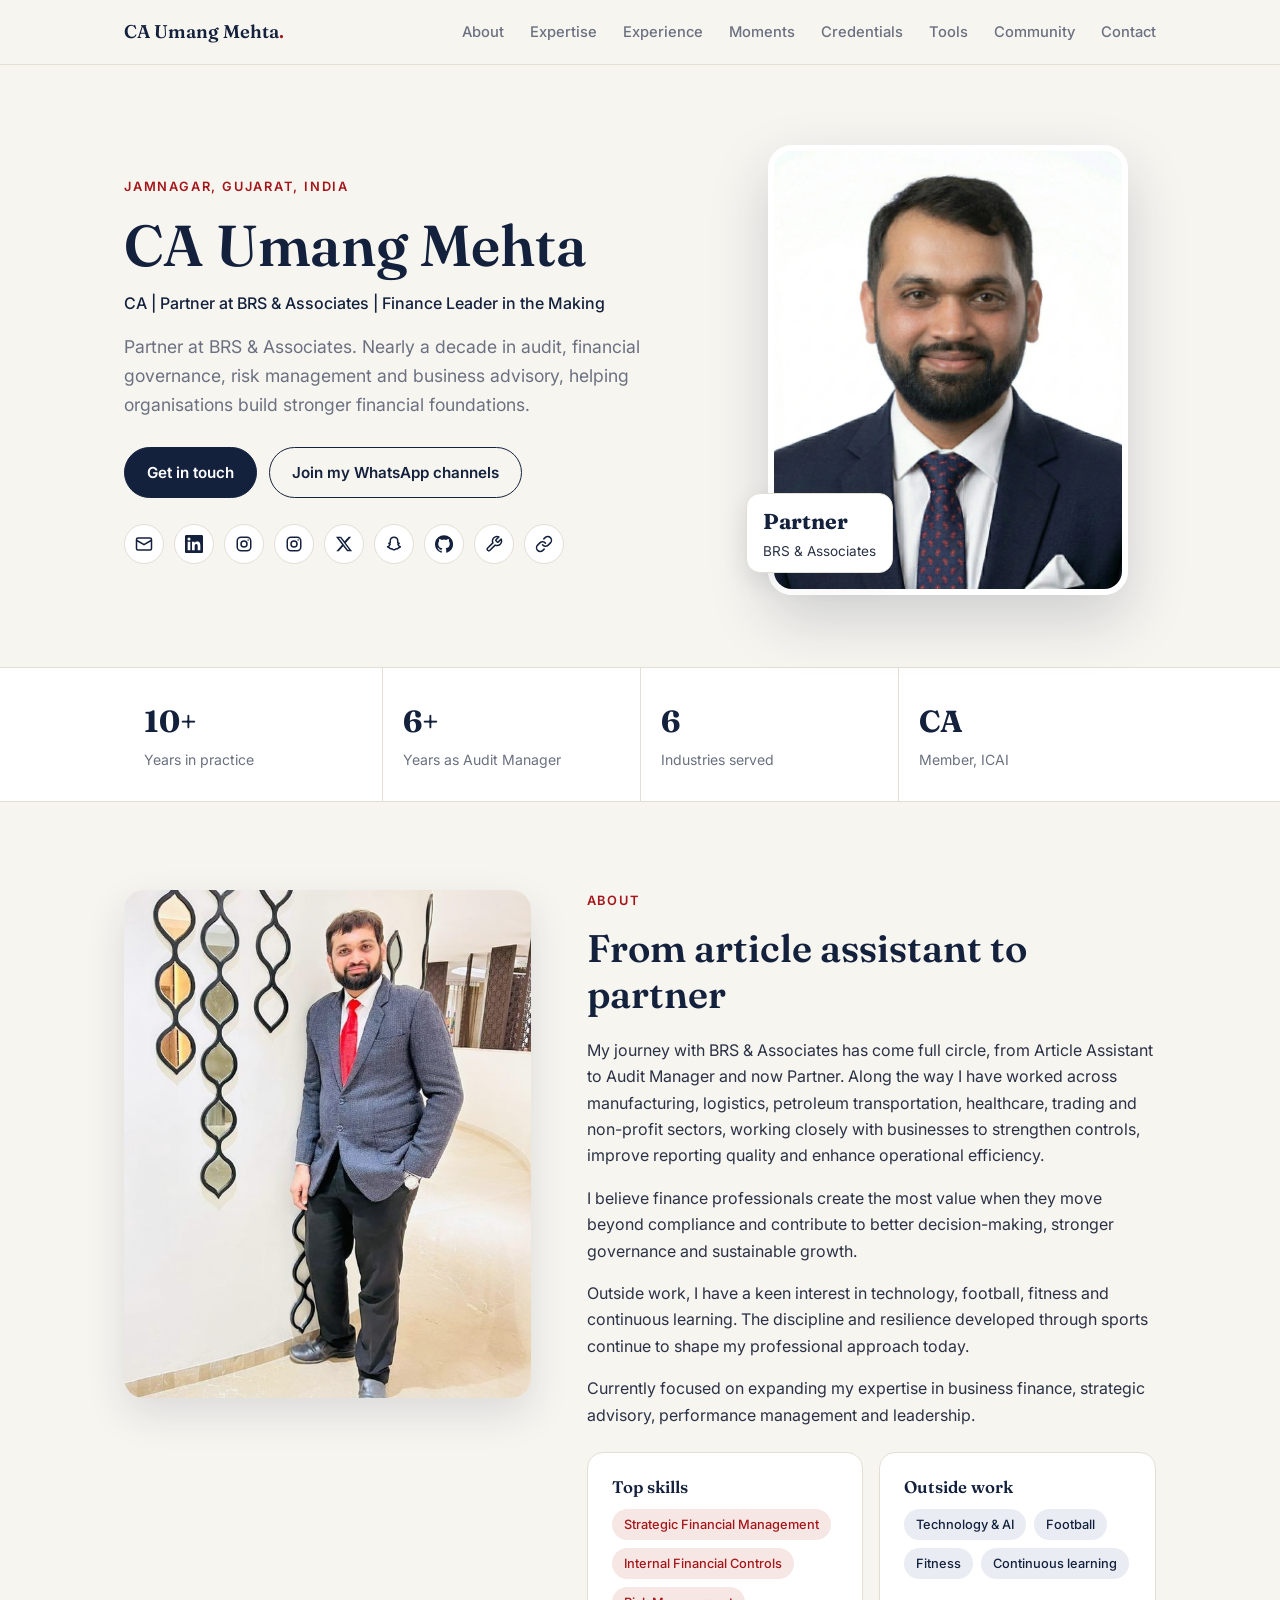
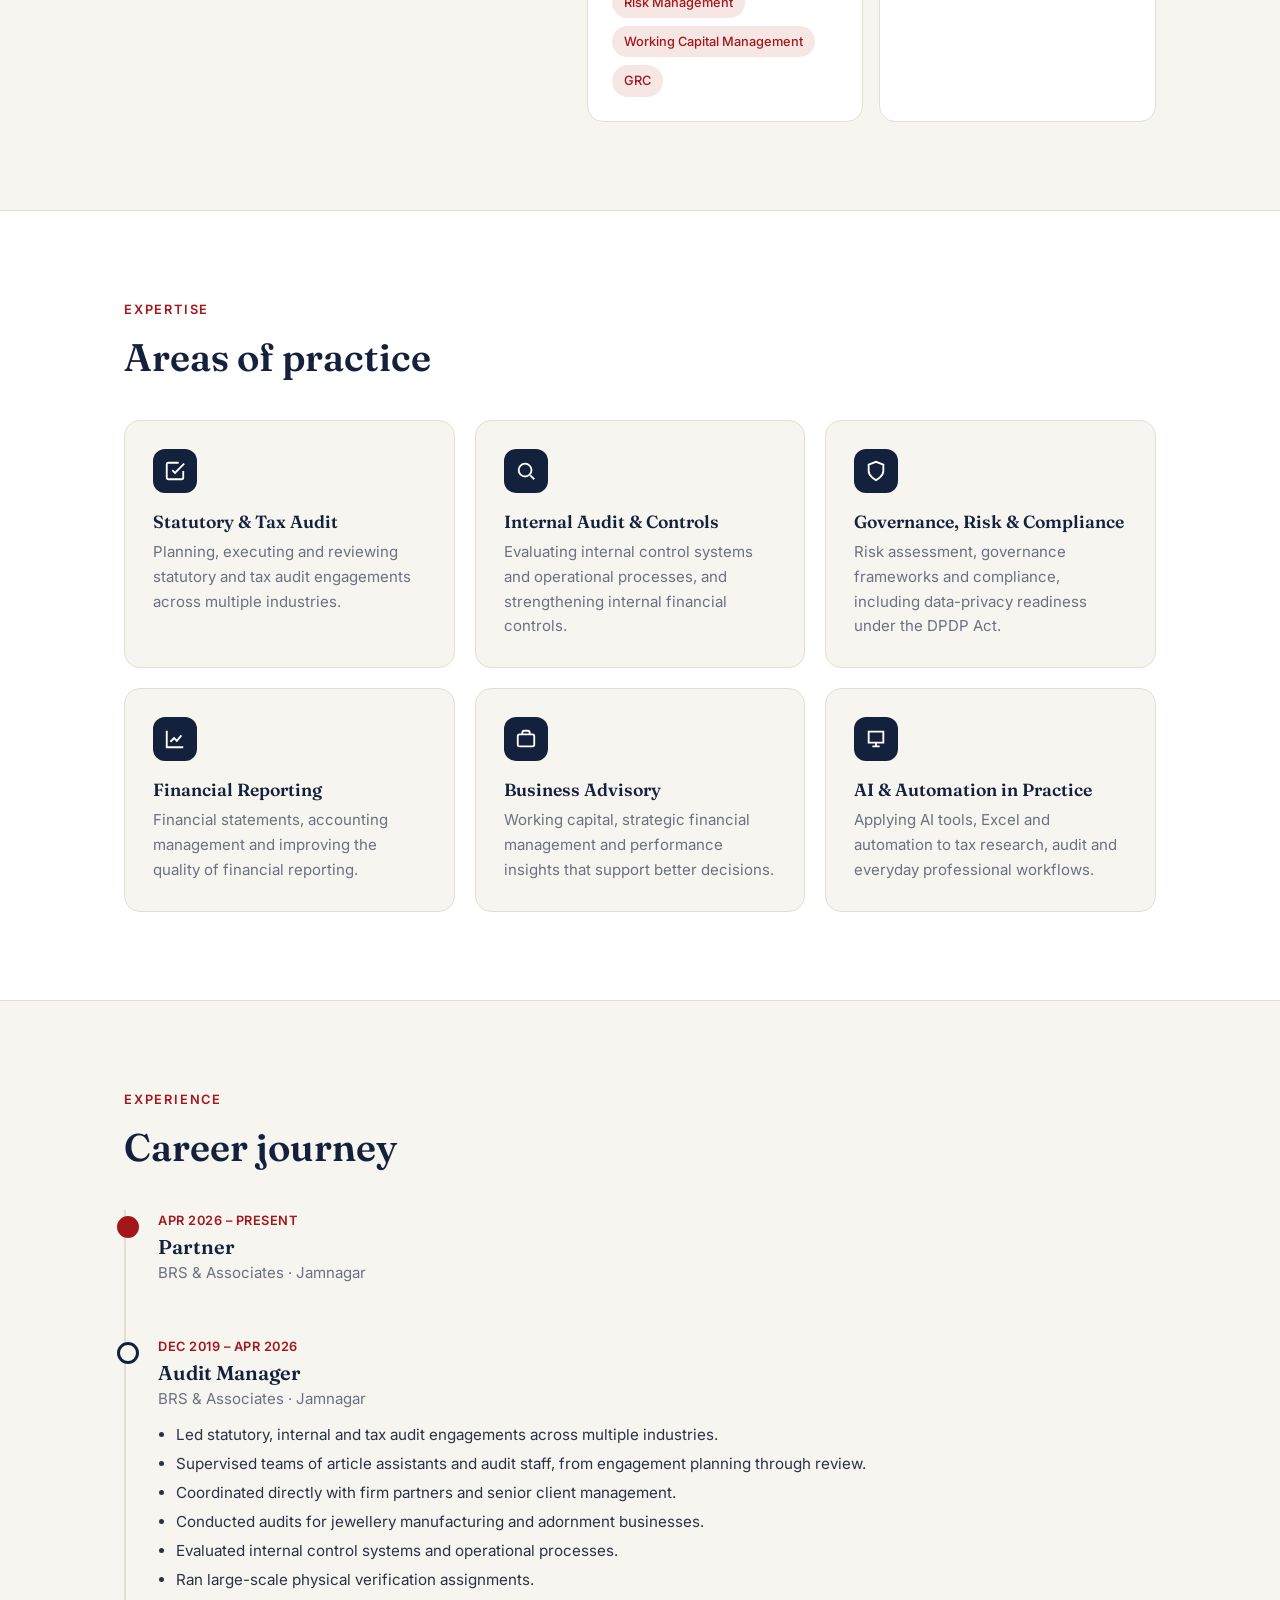
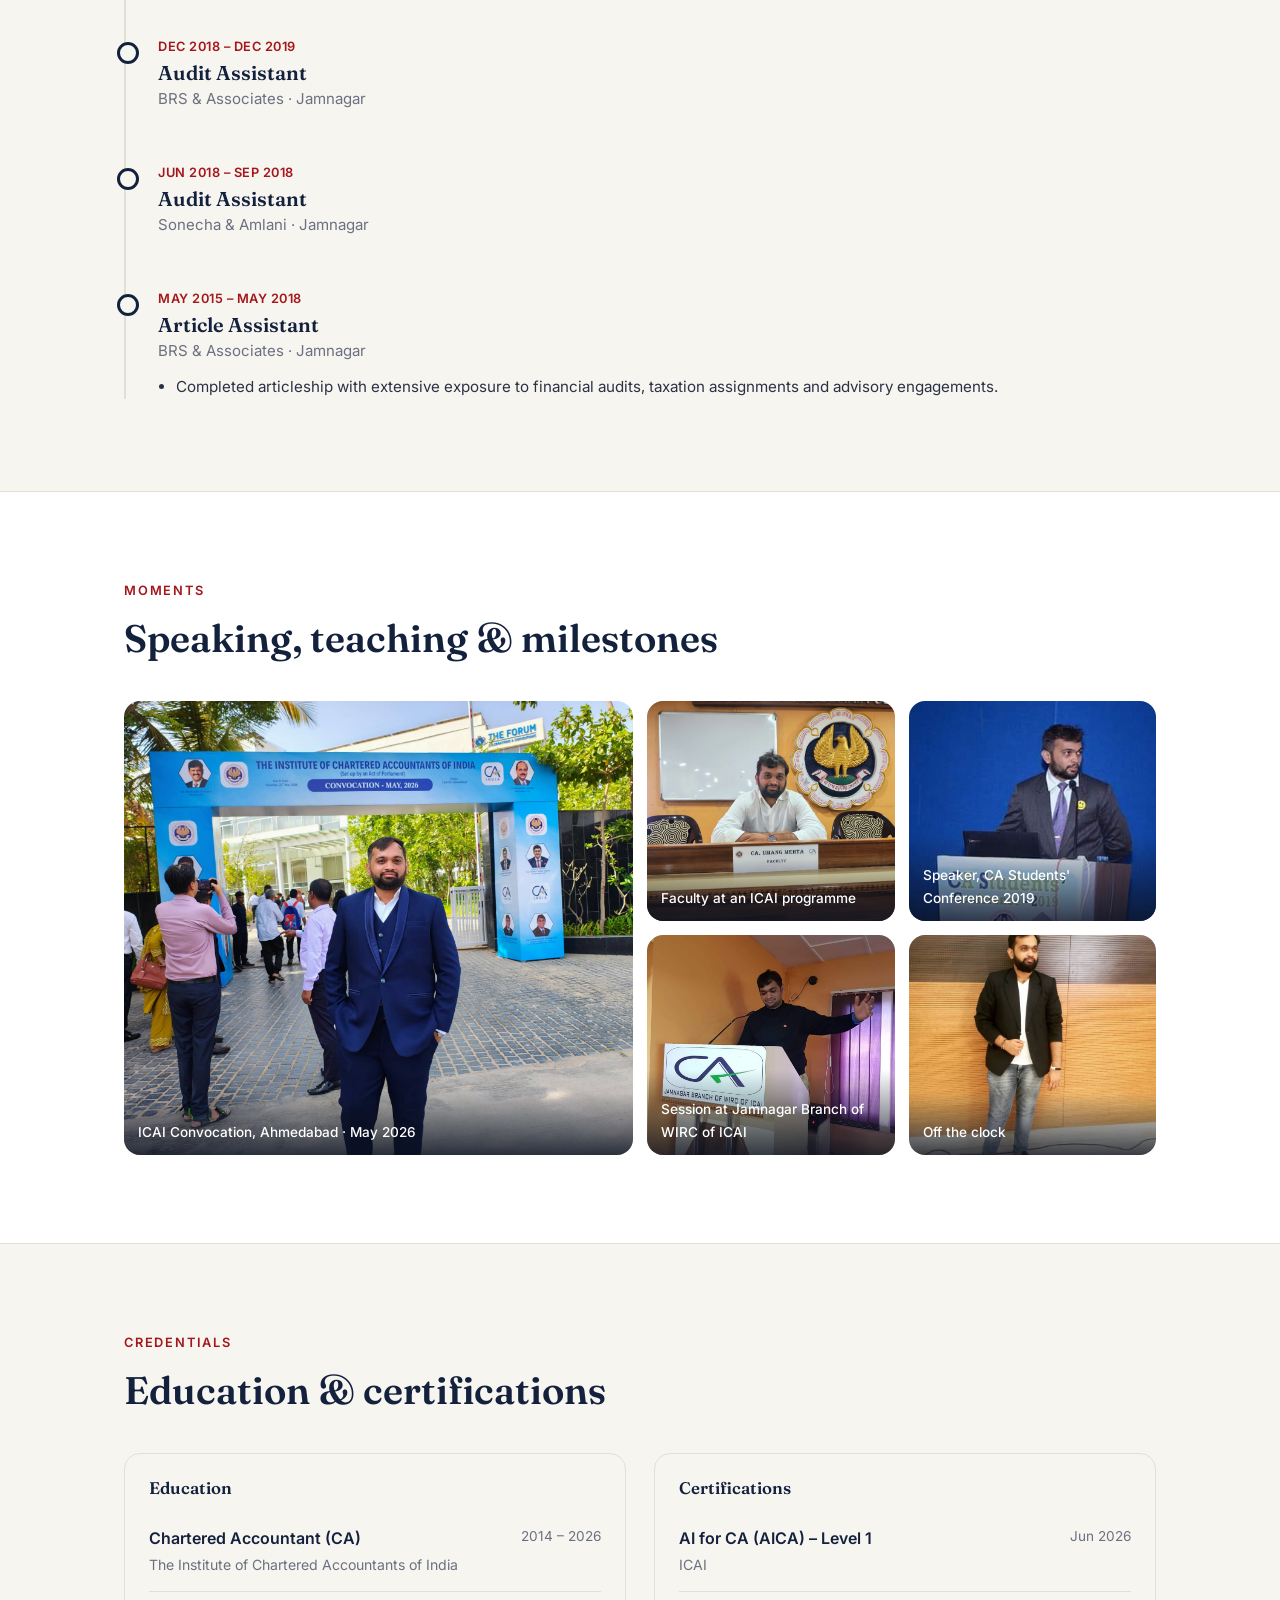
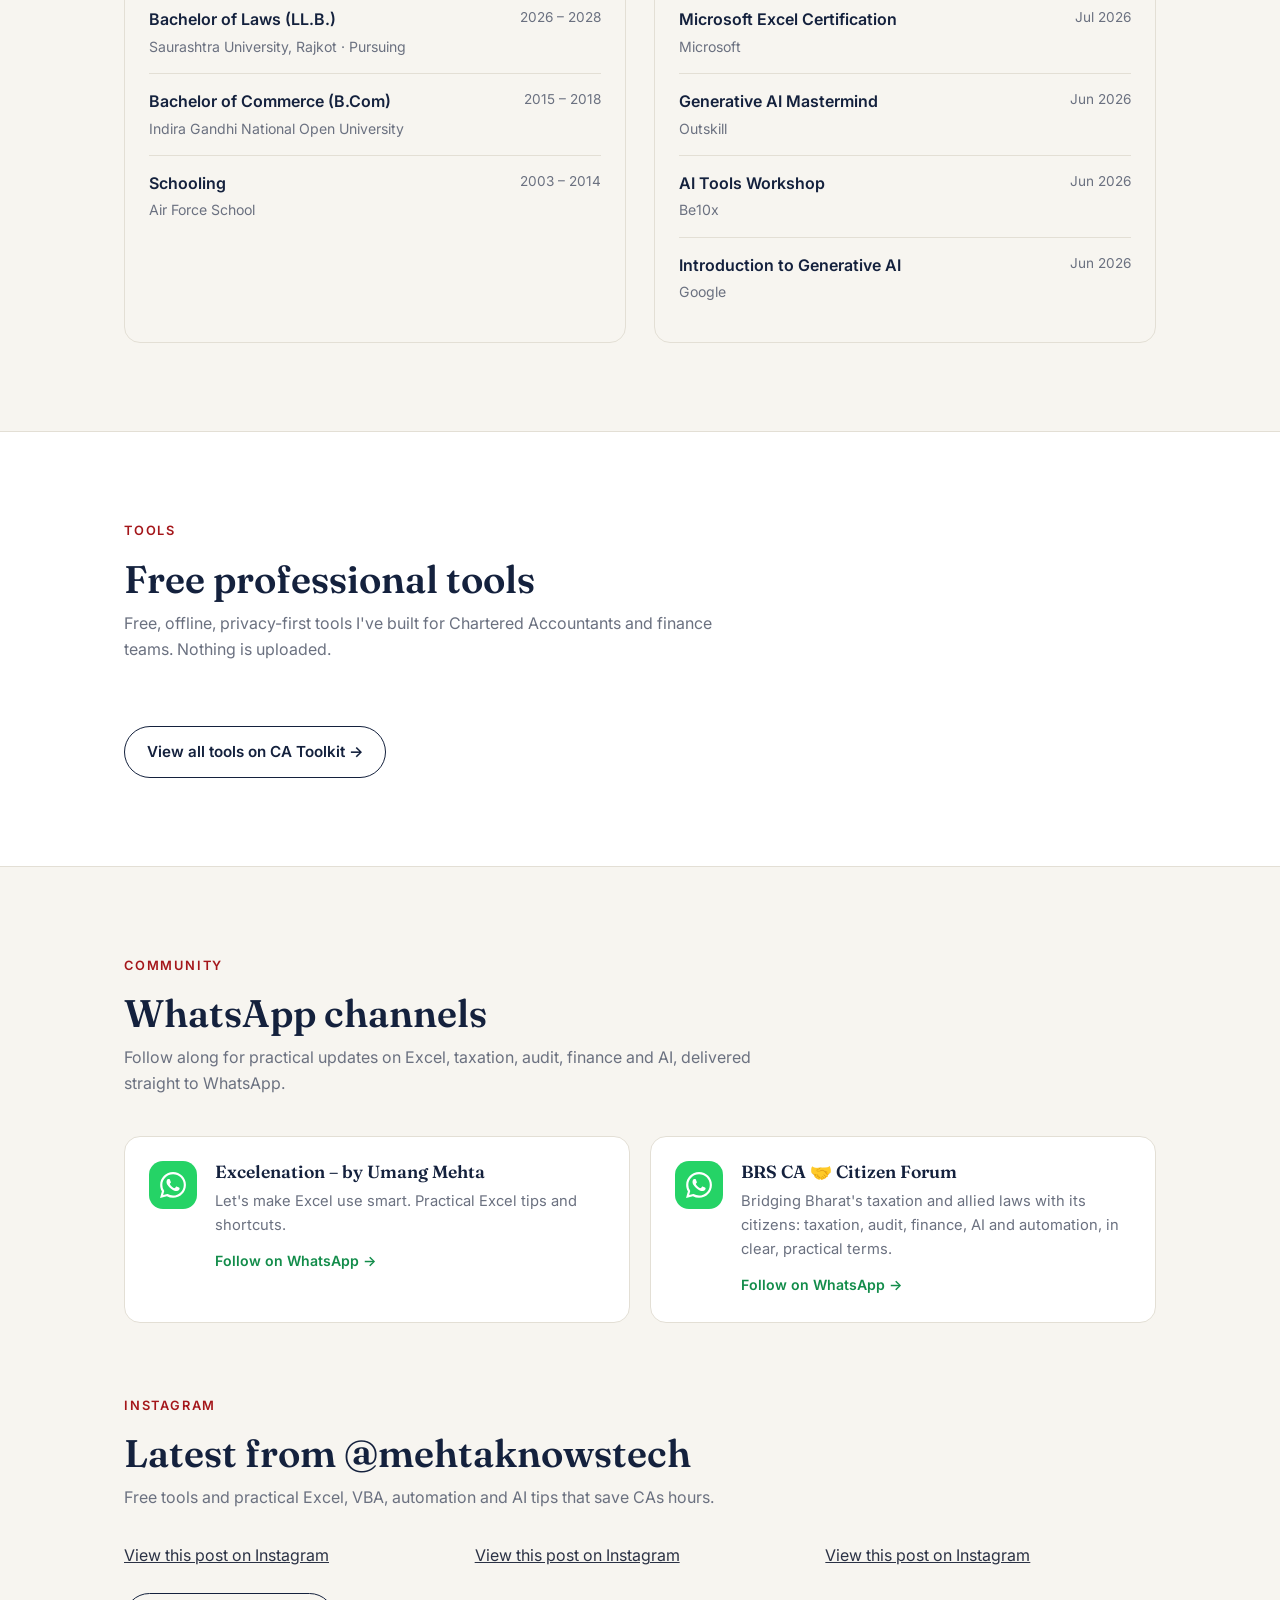
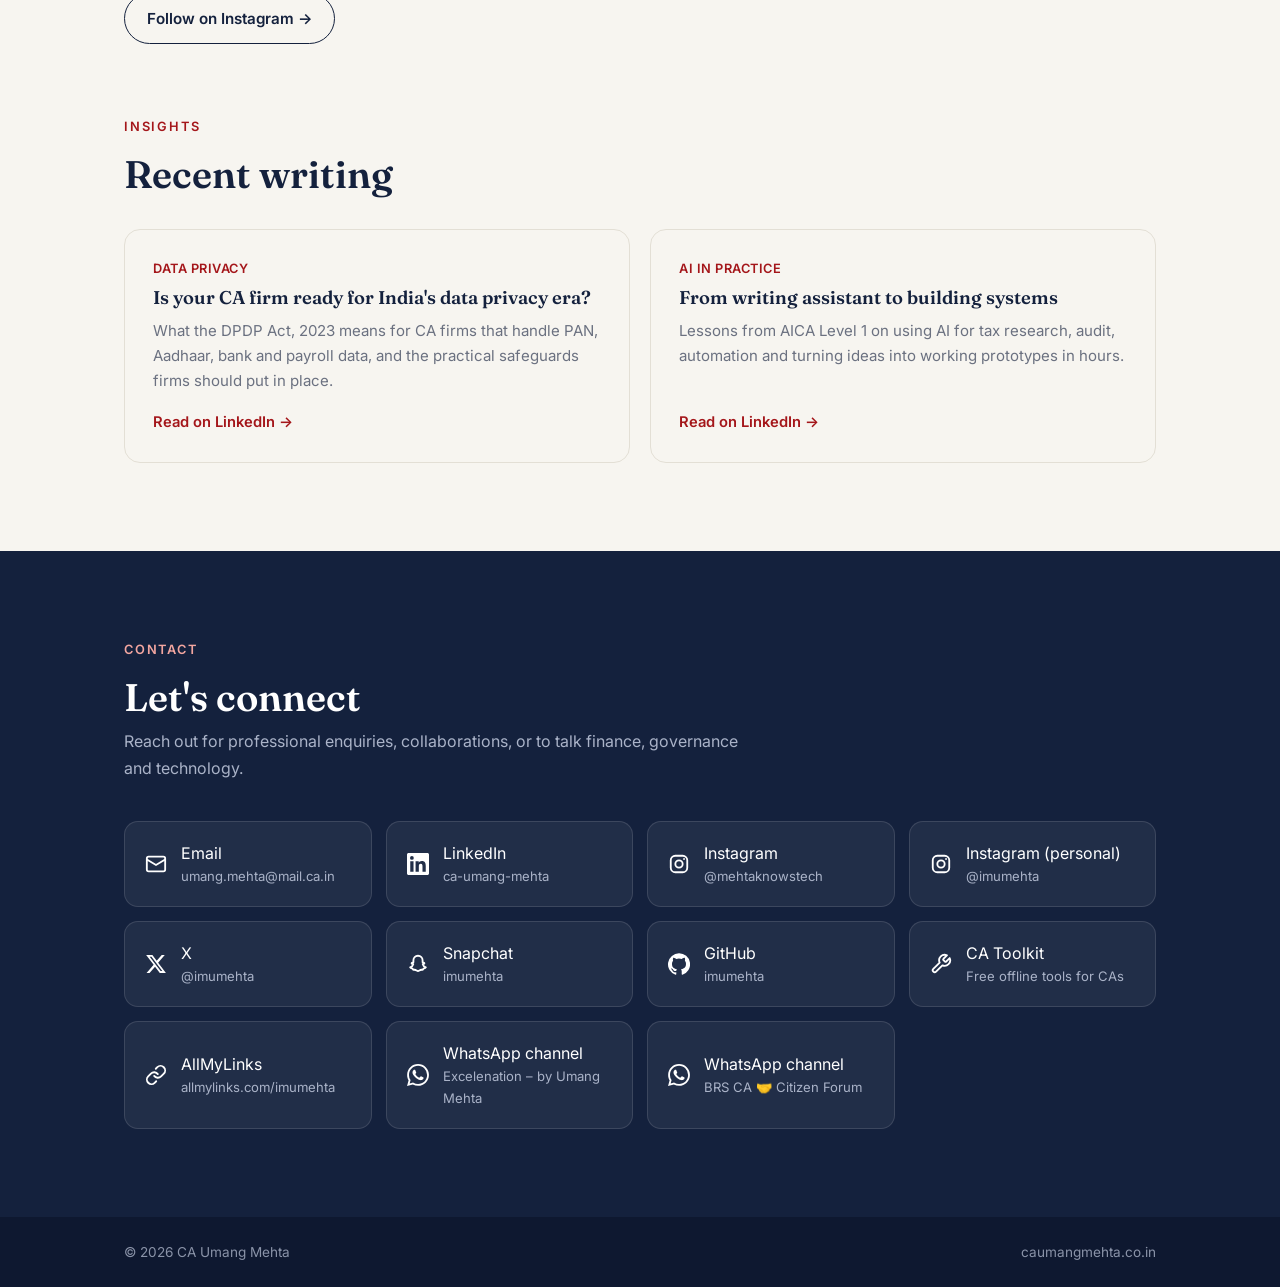
==== commit 07627b7b: "Show latest @mehtaknowstech posts on the site Without a Behold feed, embed the posts listed in conte" ====
--- a/index.html
+++ b/index.html
@@ -139,6 +139,17 @@
   .post h3{font-size:1.15rem;margin-bottom:10px}
   .post p{font-size:.94rem;color:var(--muted);flex:1}
   .post a{margin-top:16px;font-weight:600;color:var(--accent);text-decoration:none;font-size:.92rem}
+  /* instagram */
+  .ig{display:flex;flex-direction:column;background:var(--surface);border:1px solid var(--line);border-radius:16px;overflow:hidden;text-decoration:none;color:inherit;transition:transform .2s}
+  .ig:hover{transform:translateY(-3px)}
+  .ig-media{position:relative;aspect-ratio:1;background:var(--line)}
+  .ig-media img{position:absolute;inset:0;width:100%;height:100%;object-fit:cover;display:block}
+  .ig-media .play{position:absolute;top:12px;right:12px;width:30px;height:30px;border-radius:50%;background:rgba(0,0,0,.55);color:#fff;display:grid;place-items:center;font-size:.8rem}
+  .ig-body{padding:20px 22px;display:flex;flex-direction:column;flex:1}
+  .ig-body p{font-size:.92rem;color:var(--muted);flex:1;display:-webkit-box;-webkit-line-clamp:3;-webkit-box-orient:vertical;overflow:hidden;margin:8px 0 0}
+  .ig-embed{min-width:0;align-self:start}
+  .ig-embed .instagram-media,.ig-embed iframe{min-width:0!important;width:100%!important;max-width:100%!important;margin:0!important}
+  .ig-body span{margin-top:14px;font-weight:600;color:var(--accent);font-size:.92rem}
 
   /* contact */
   .contact{background:var(--navy);color:#d7dcea}
@@ -298,6 +309,12 @@
   <div class="wrap">
     <div class="sec-head"><div class="eyebrow">Community</div><h2>WhatsApp channels</h2><p>Follow along for practical updates on Excel, taxation, audit, finance and AI, delivered straight to WhatsApp.</p></div>
     <div class="grid2" id="channels"></div>
+
+    <div id="instagram" hidden>
+      <div class="sec-head" style="margin:72px 0 32px"><div class="eyebrow">Instagram</div><h2>Latest from @<span id="igHandle"></span></h2><p>Free tools and practical Excel, VBA, automation and AI tips that save CAs hours.</p></div>
+      <div class="grid3" id="igPosts"></div>
+      <p style="margin-top:24px"><a class="btn ghost" id="igFollow" href="#" target="_blank" rel="noopener">Follow on Instagram →</a></p>
+    </div>
 
     <div class="sec-head" style="margin:72px 0 32px"><div class="eyebrow">Insights</div><h2>Recent writing</h2></div>
     <div class="grid2" id="posts"></div>
@@ -402,6 +419,45 @@
       .catch(() => {});
   }
 
+  if (P.instagram) {
+    const IG = P.instagram;
+    const show = (html) => {
+      $("igPosts").innerHTML = html;
+      $("igHandle").textContent = IG.handle;
+      $("igFollow").href = `https://www.instagram.com/${IG.handle}/`;
+      $("instagram").hidden = false;
+    };
+    // Fallback: Instagram's own embeds of the posts listed in content.js.
+    const embeds = () => {
+      if (!IG.posts || !IG.posts.length) return;
+      show(IG.posts.slice(0, IG.count || 3).map((u) => `
+      <div class="ig-embed"><blockquote class="instagram-media" data-instgrm-permalink="${esc(u)}" data-instgrm-version="14"><a href="${esc(u)}" target="_blank" rel="noopener">View this post on Instagram</a></blockquote></div>`).join(""));
+      const sc = document.createElement("script");
+      sc.async = true;
+      sc.src = "https://www.instagram.com/embed.js";
+      document.body.appendChild(sc);
+    };
+    if (!IG.feed) embeds();
+    else fetch(IG.feed)
+      .then((r) => (r.ok ? r.json() : Promise.reject()))
+      .then((data) => {
+        const posts = (Array.isArray(data) ? data : data.posts || []).slice(0, IG.count || 3);
+        if (!posts.length) return embeds();
+        const img = (p) => (p.sizes && p.sizes.medium && p.sizes.medium.mediaUrl) || p.thumbnailUrl || p.mediaUrl;
+        const when = (t) => (t ? new Date(t).toLocaleDateString("en-IN", { day: "numeric", month: "short", year: "numeric" }) : "");
+        show(posts.map((p) => `
+      <a class="ig" href="${esc(p.permalink)}" target="_blank" rel="noopener">
+        <div class="ig-media"><img src="${esc(img(p))}" alt="${esc((p.prunedCaption || p.caption || "Instagram post").slice(0, 120))}" loading="lazy">${p.mediaType === "VIDEO" ? '<div class="play">▶</div>' : ""}</div>
+        <div class="ig-body">
+          <div class="tl-date">${esc(when(p.timestamp))}</div>
+          <p>${esc(p.prunedCaption || p.caption || "")}</p>
+          <span>View on Instagram →</span>
+        </div>
+      </a>`).join(""));
+      })
+      .catch(embeds);
+  }
+
   $("posts").innerHTML = P.posts.map((p) => `
     <div class="post">
       <div class="tl-date">${esc(p.tag)}</div>
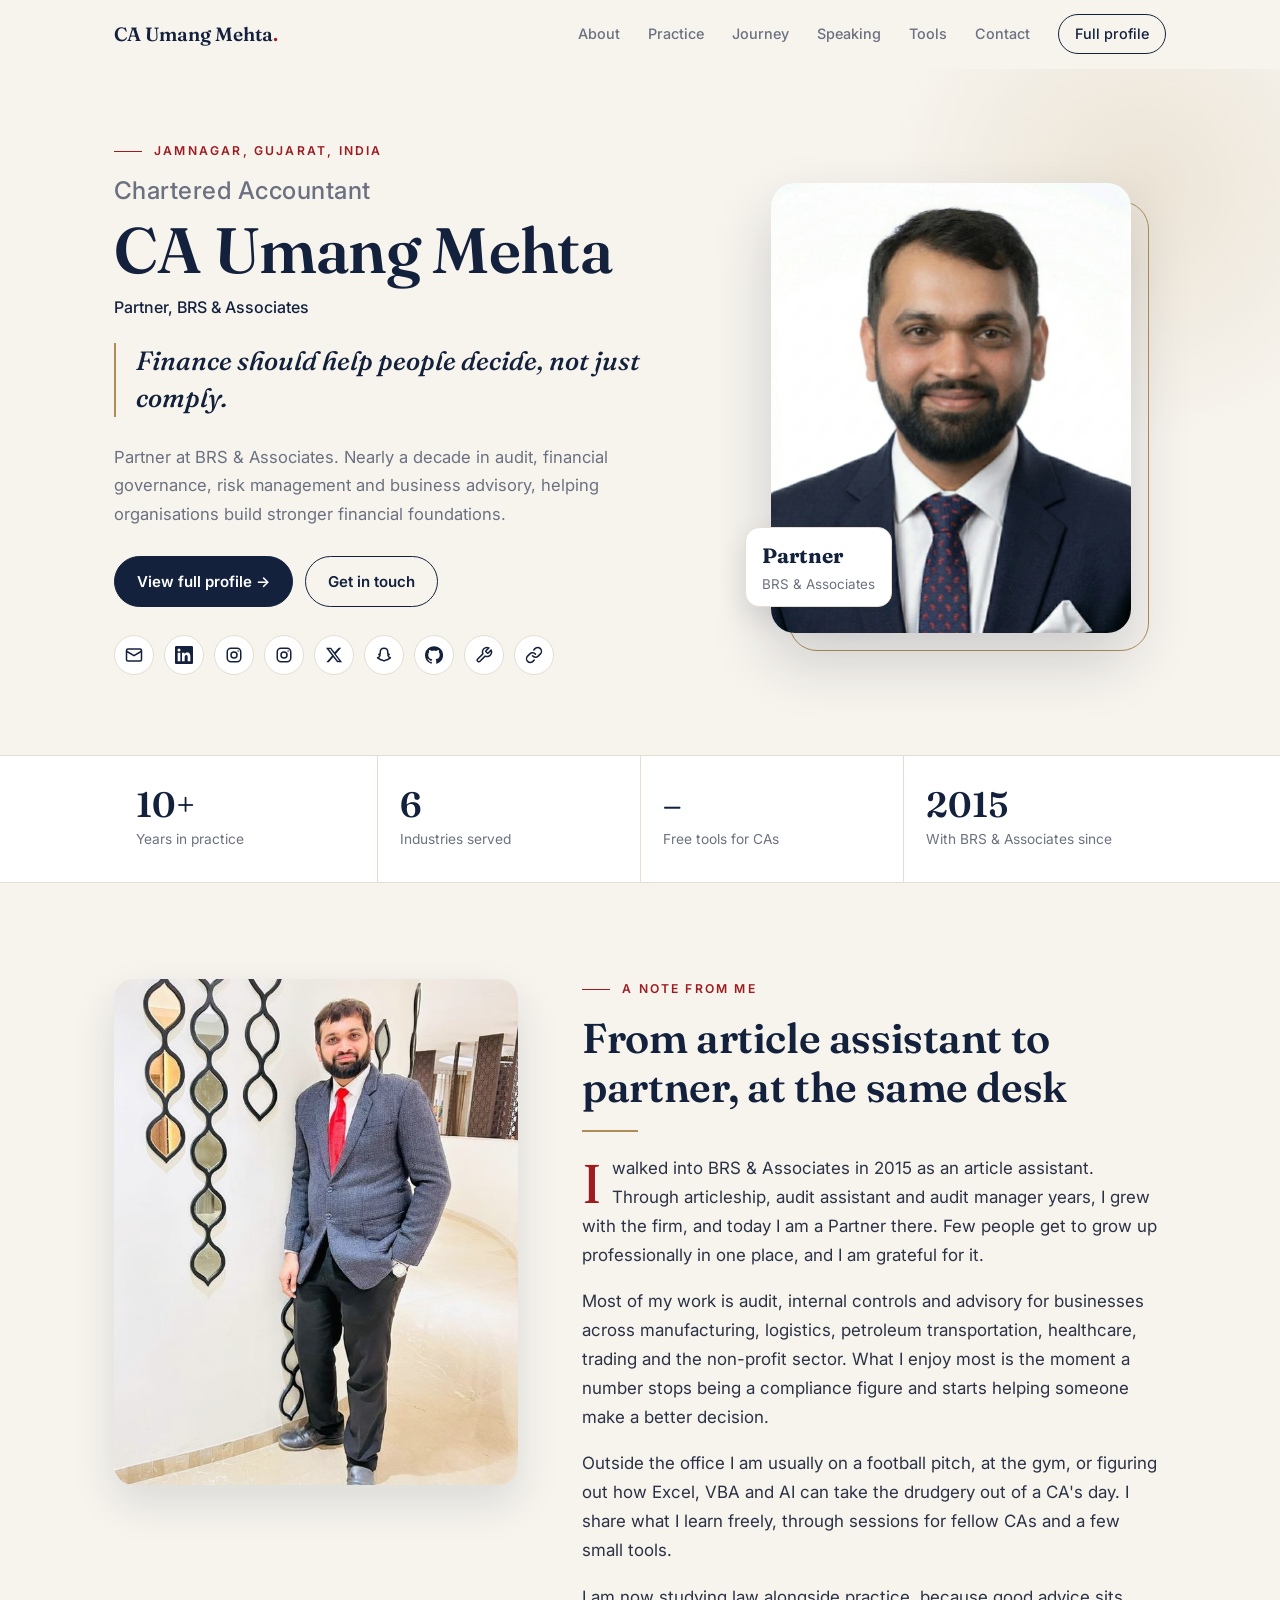
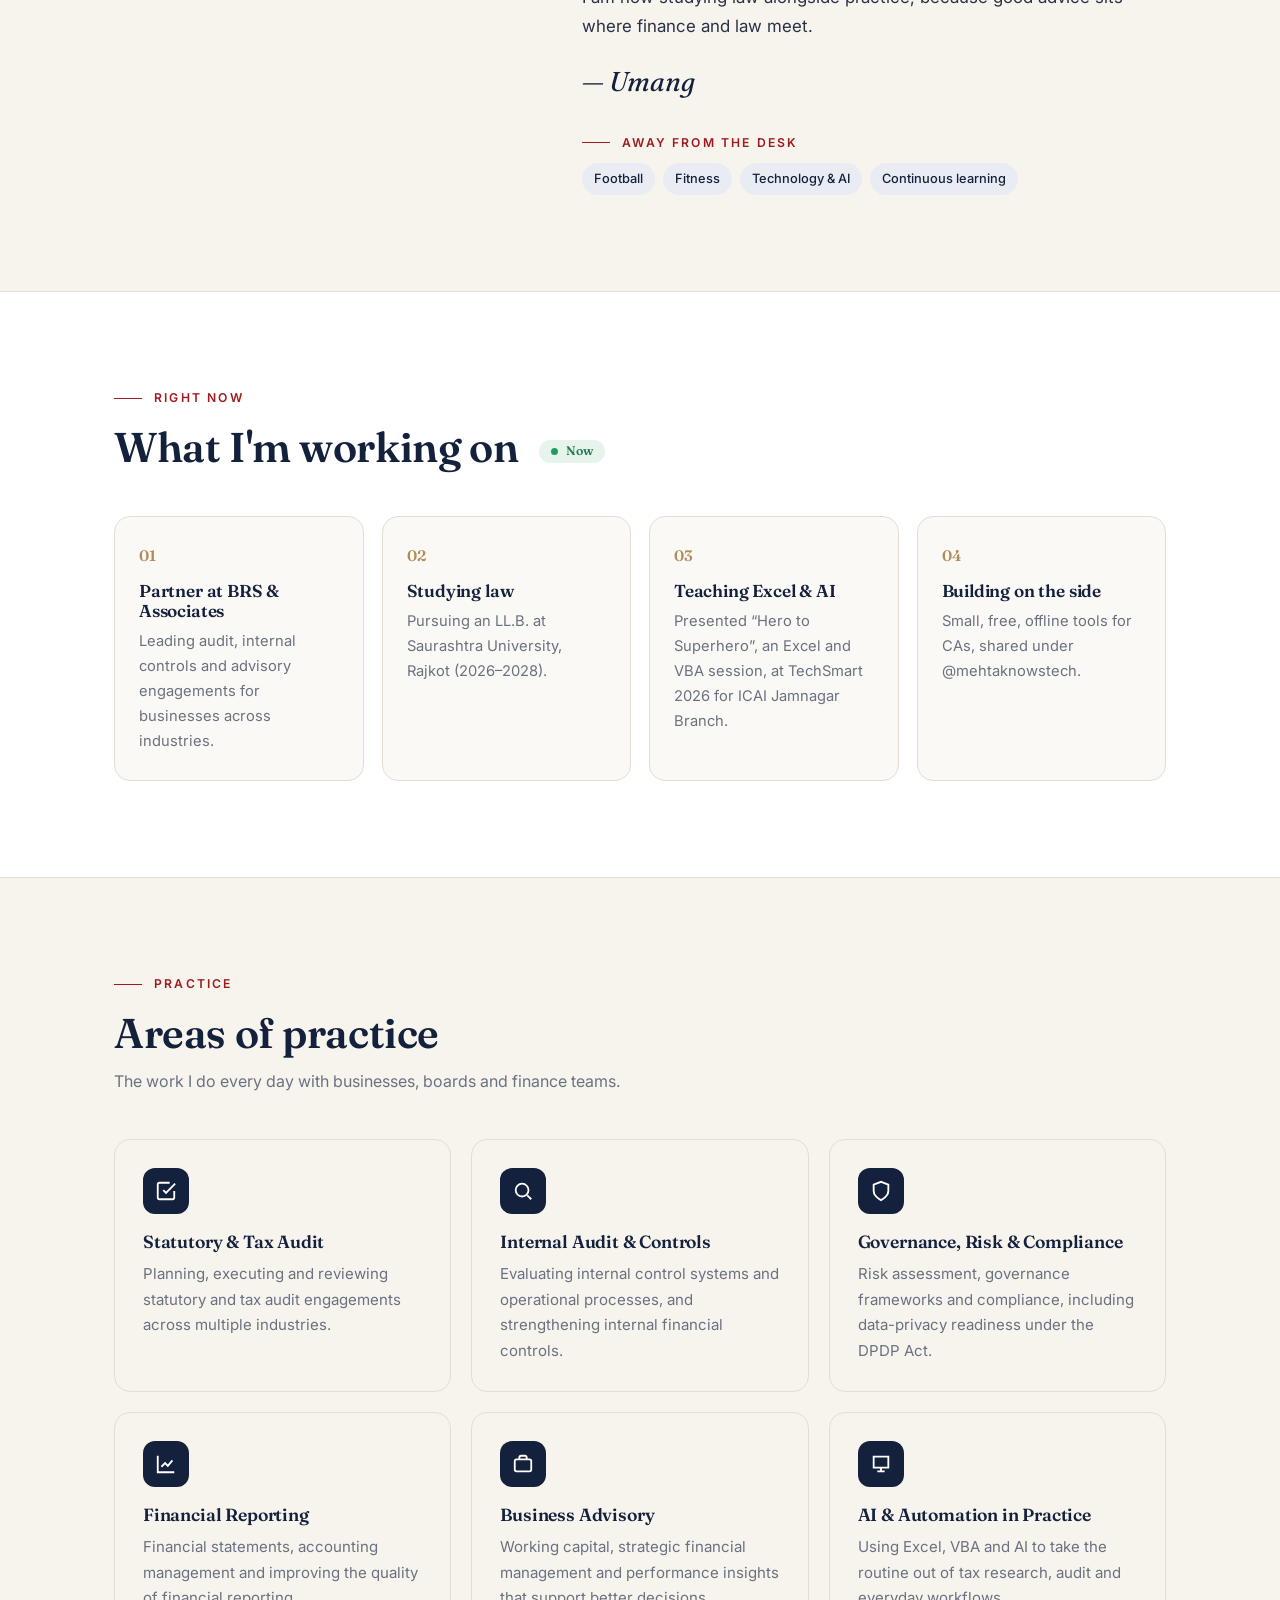
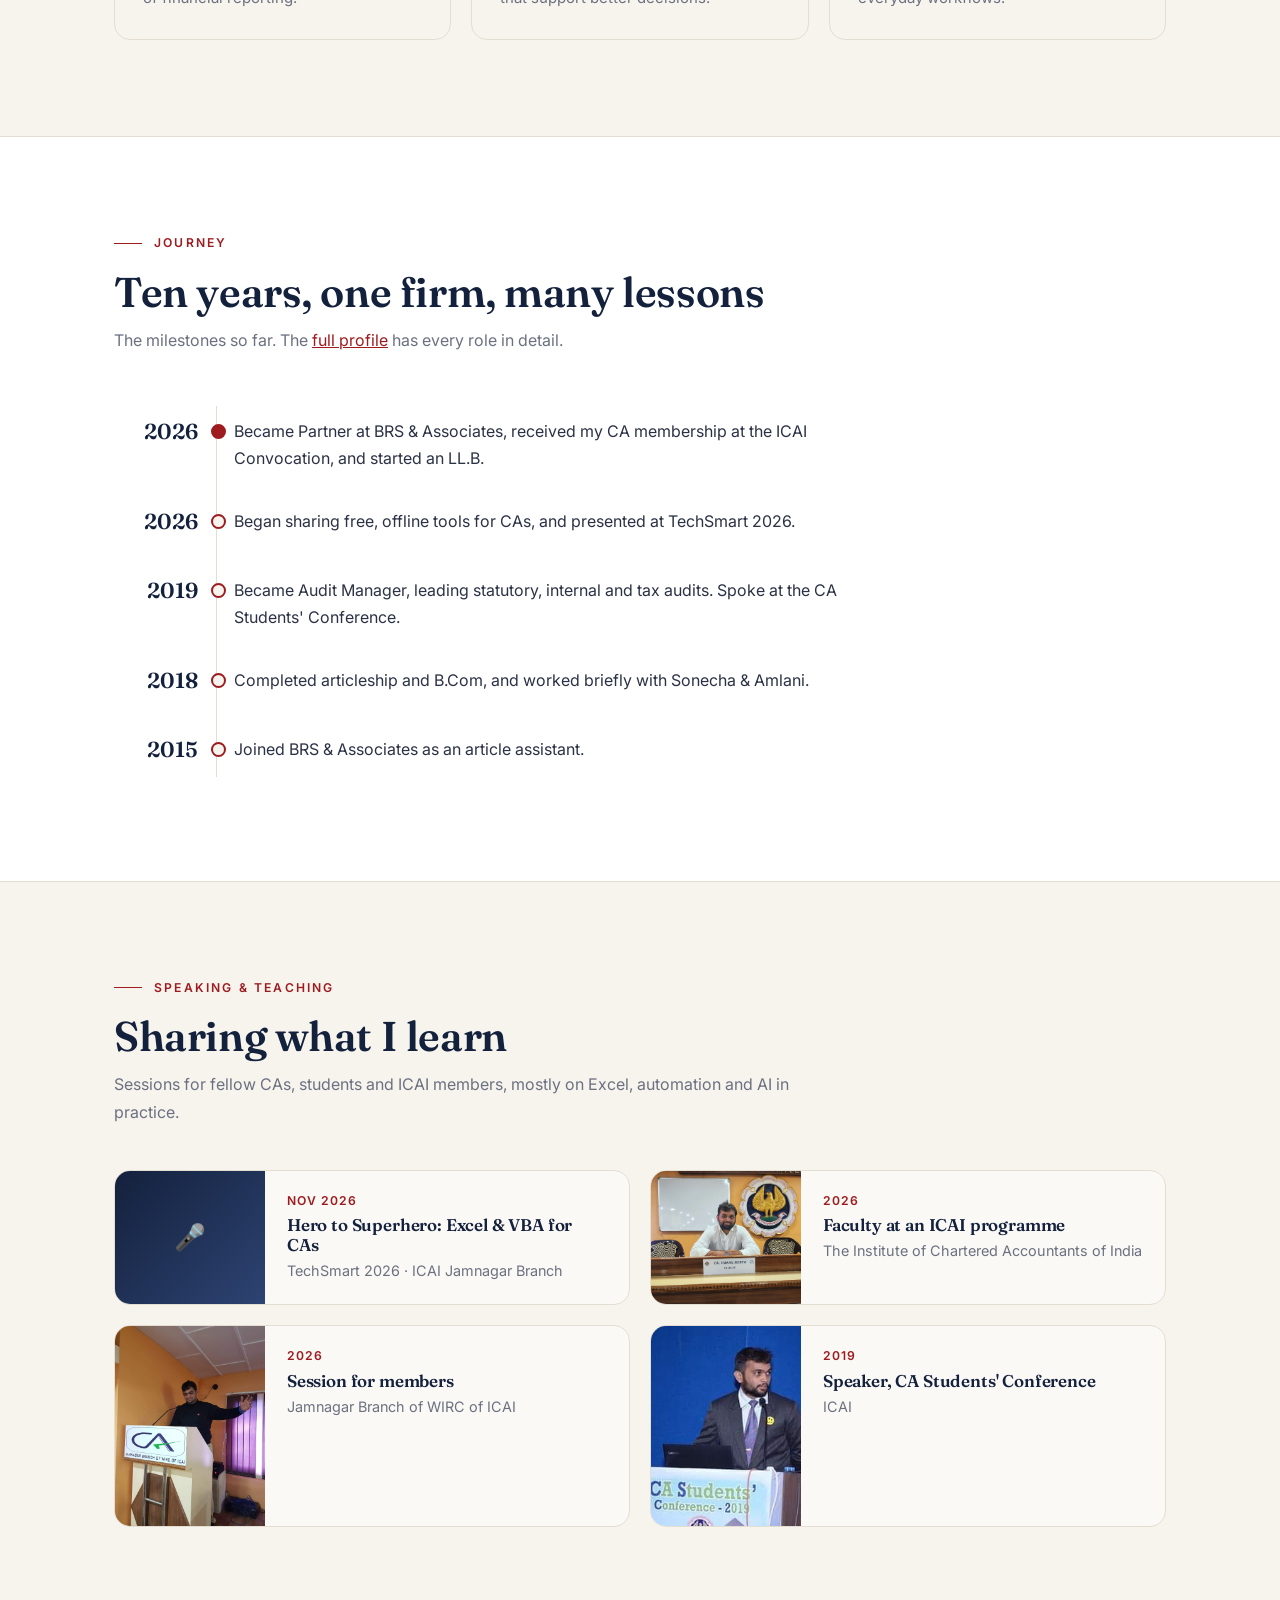
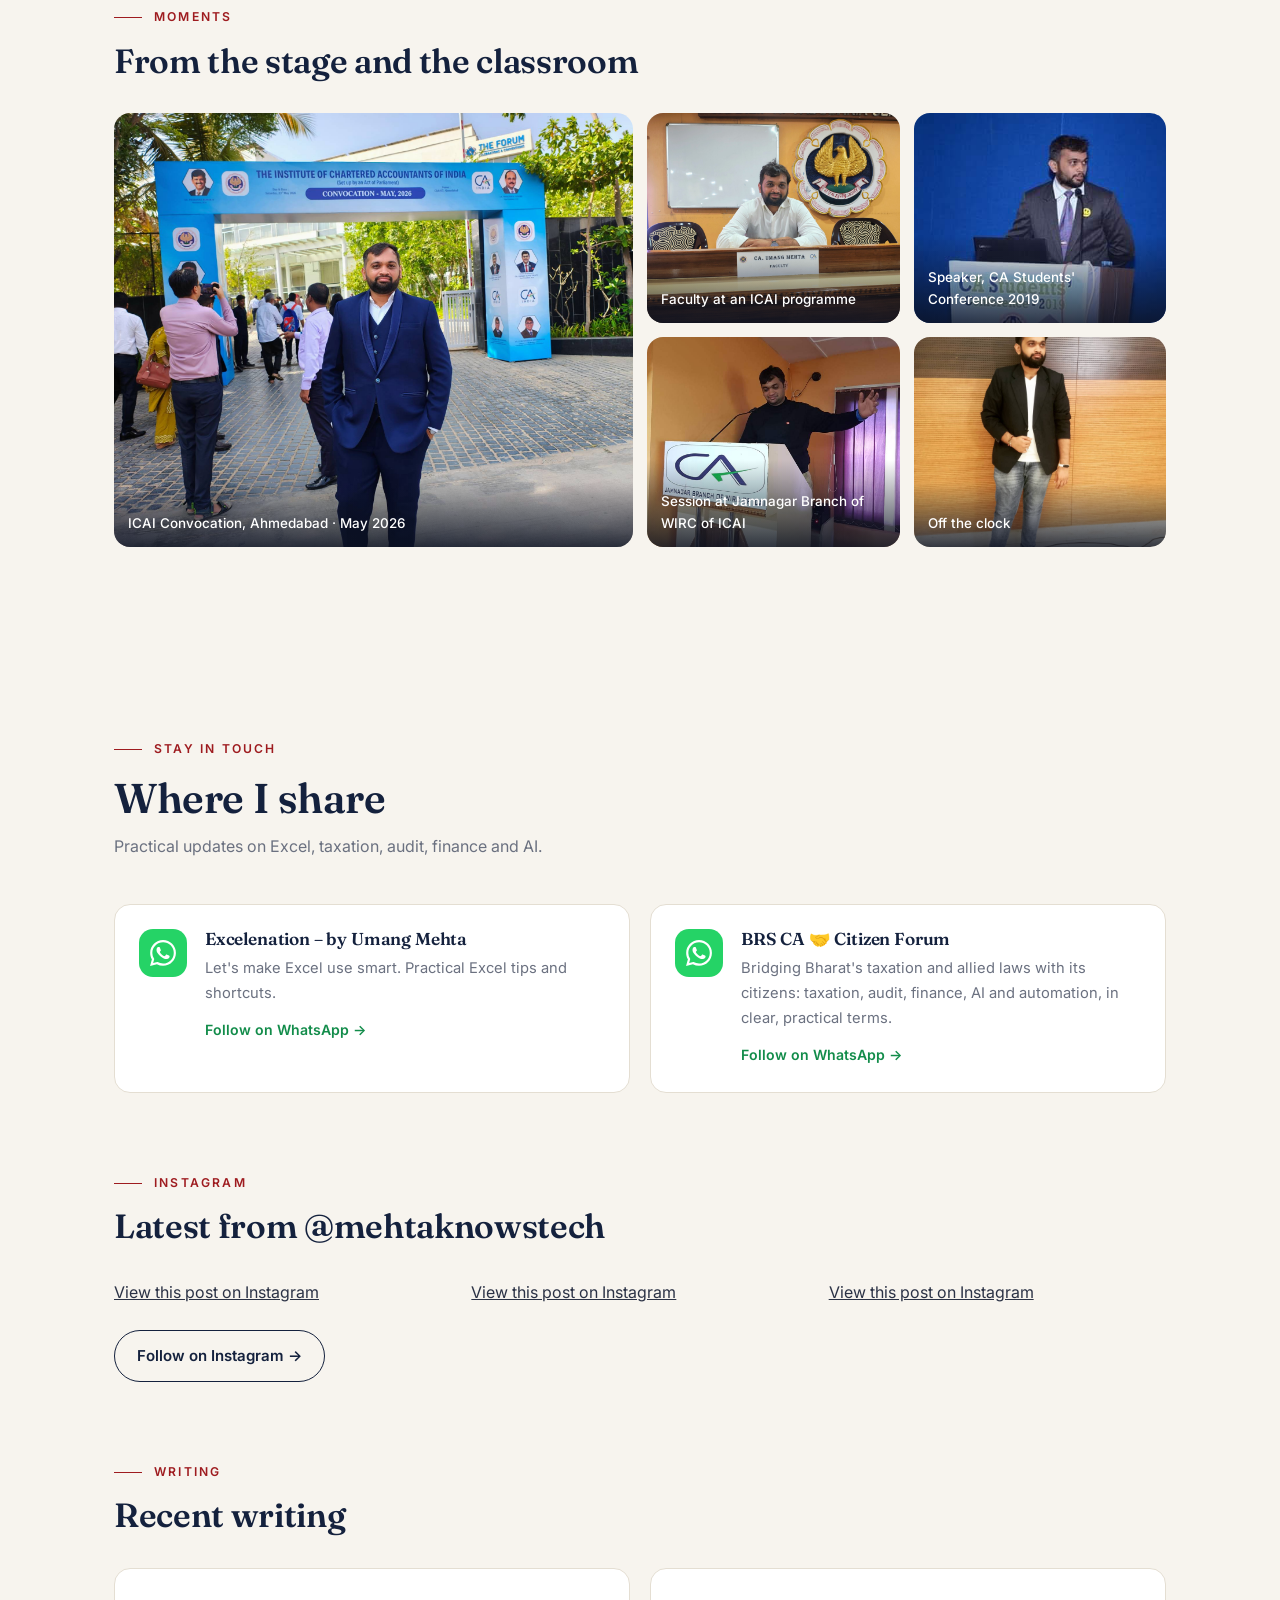
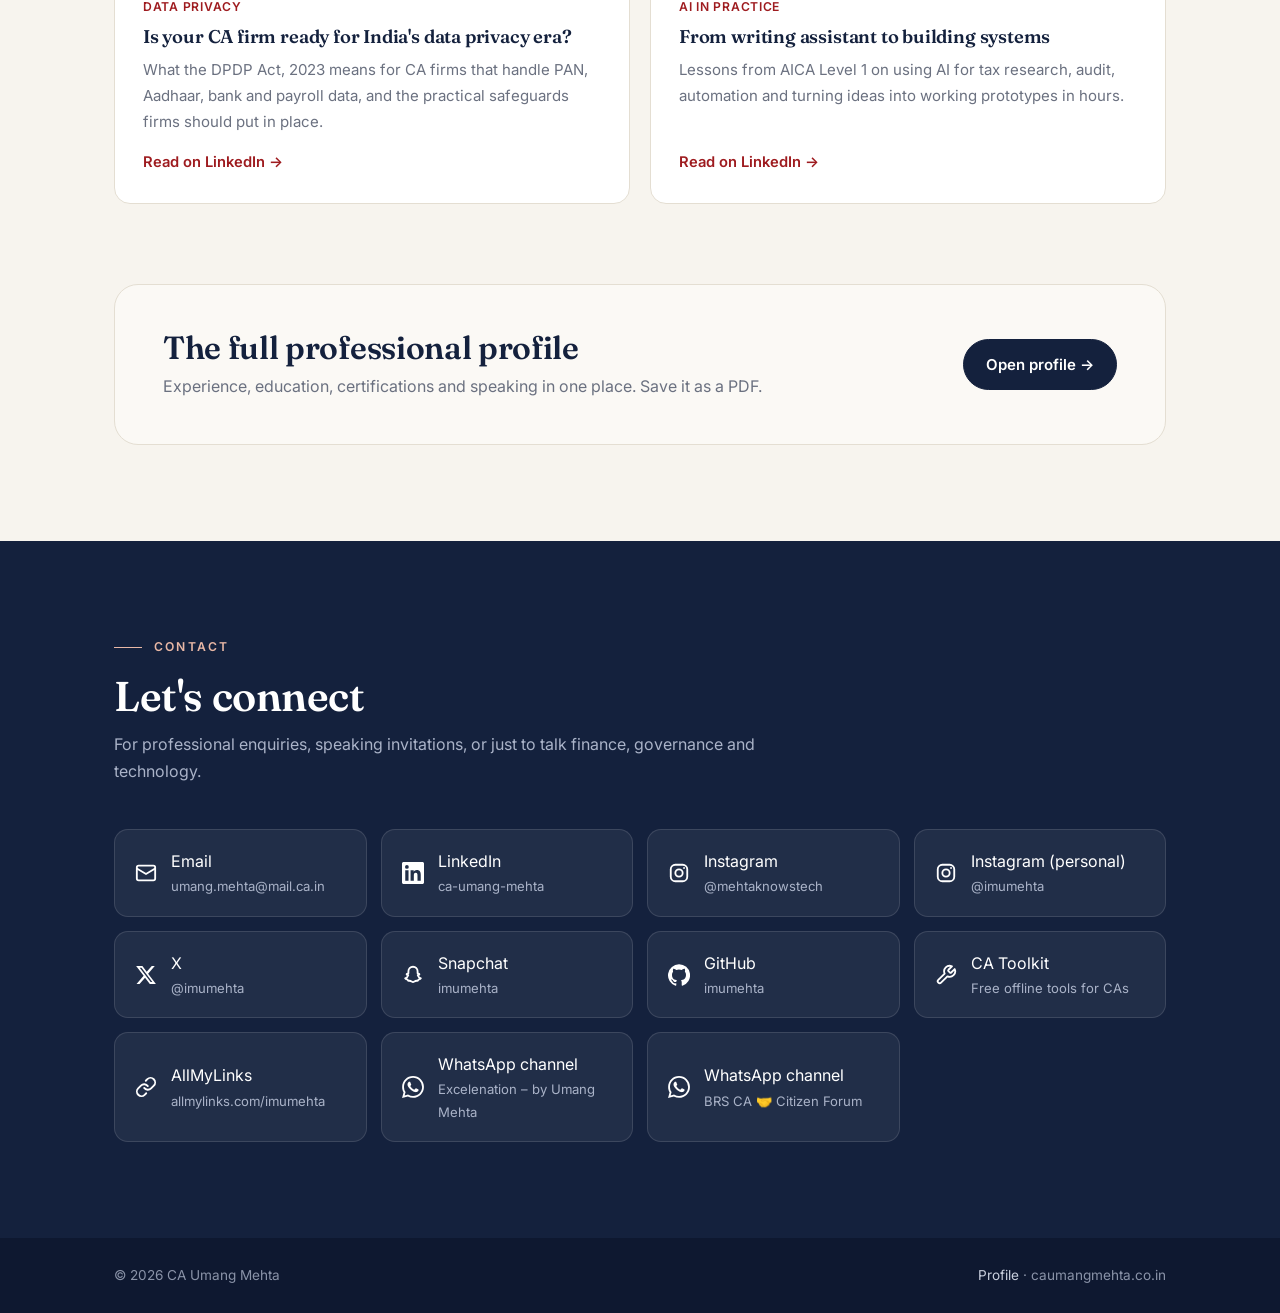
==== commit 249795f2: "Redesign site and add full profile page Classic refined look with a personal note, "what I'm working" ====
--- a/index.html
+++ b/index.html
@@ -4,7 +4,7 @@
 <meta charset="utf-8">
 <meta name="viewport" content="width=device-width, initial-scale=1">
 <title>CA Umang Mehta | Chartered Accountant, Jamnagar</title>
-<meta name="description" content="CA Umang Mehta, Chartered Accountant and Partner at BRS & Associates, Jamnagar. Audit, financial governance, risk management and business advisory.">
+<meta name="description" content="CA Umang Mehta, Chartered Accountant and Partner at BRS & Associates, Jamnagar. Audit, internal controls, risk and business advisory.">
 <meta property="og:title" content="CA Umang Mehta | Chartered Accountant">
 <meta property="og:description" content="Partner at BRS & Associates, Jamnagar. Audit, governance, risk and advisory.">
 <meta property="og:image" content="https://caumangmehta.co.in/img/headshot.webp">
@@ -12,188 +12,24 @@
 <link rel="icon" href="img/headshot.webp">
 <link rel="preconnect" href="https://fonts.googleapis.com">
 <link rel="preconnect" href="https://fonts.gstatic.com" crossorigin>
-<link href="https://fonts.googleapis.com/css2?family=Fraunces:opsz,wght@9..144,500;9..144,600&family=Inter:wght@400;500;600&display=swap" rel="stylesheet">
-<style>
-  :root{
-    --bg:#f7f5f0; --surface:#ffffff; --ink:#14213d; --text:#2b3245; --muted:#6b7180;
-    --line:#e3dfd5; --accent:#a4161a; --accent-soft:#f6e7e4; --navy:#14213d; --wa:#25d366;
-  }
-  *{box-sizing:border-box;margin:0;padding:0}
-  html{scroll-behavior:smooth}
-  body{font-family:Inter,system-ui,sans-serif;background:var(--bg);color:var(--text);line-height:1.65;font-size:16px}
-  a{color:inherit}
-  img{max-width:100%}
-  .wrap{max-width:1080px;margin:0 auto;padding:0 24px}
-  h1,h2,h3{font-family:Fraunces,Georgia,serif;color:var(--ink);font-weight:600;line-height:1.2}
-  .eyebrow{font-size:.8rem;letter-spacing:.14em;text-transform:uppercase;color:var(--accent);font-weight:600;margin-bottom:14px}
-
-  /* nav */
-  nav{position:sticky;top:0;z-index:10;background:rgba(247,245,240,.92);backdrop-filter:blur(8px);border-bottom:1px solid var(--line)}
-  nav .wrap{display:flex;align-items:center;justify-content:space-between;height:64px}
-  .brand{font-family:Fraunces,serif;font-weight:600;color:var(--ink);text-decoration:none;font-size:1.15rem}
-  .brand span{color:var(--accent)}
-  .links{display:flex;gap:26px}
-  .links a{text-decoration:none;font-size:.92rem;color:var(--muted);font-weight:500}
-  .links a:hover{color:var(--ink)}
-
-  /* hero */
-  .hero{padding:80px 0 72px}
-  .hero .wrap{display:grid;grid-template-columns:1.35fr 1fr;gap:56px;align-items:center}
-  .hero h1{font-size:clamp(2.4rem,5vw,3.6rem);margin-bottom:10px}
-  .hero .headline{font-weight:500;color:var(--ink);margin-bottom:16px}
-  .hero p.lead{font-size:1.1rem;color:var(--muted);max-width:34em;margin-bottom:28px}
-  .cta{display:flex;gap:12px;flex-wrap:wrap}
-  .btn{display:inline-flex;align-items:center;gap:8px;padding:12px 22px;border-radius:999px;font-weight:600;font-size:.95rem;text-decoration:none;border:1px solid var(--ink)}
-  .btn.primary{background:var(--ink);color:#fff}
-  .btn.primary:hover{background:#23345c}
-  .btn.ghost{color:var(--ink)}
-  .btn.ghost:hover{background:var(--surface)}
-  .mini-socials{display:flex;flex-wrap:wrap;gap:10px;margin-top:26px}
-  .mini-socials a{width:40px;height:40px;border-radius:50%;display:grid;place-items:center;border:1px solid var(--line);background:var(--surface);color:var(--ink);transition:all .2s}
-  .mini-socials a:hover{background:var(--ink);color:#fff;border-color:var(--ink)}
-  .mini-socials svg{width:18px;height:18px}
-  .portrait{position:relative;justify-self:center}
-  .portrait img{width:min(360px,72vw);aspect-ratio:4/5;border-radius:24px;object-fit:cover;object-position:center 20%;display:block;box-shadow:0 24px 60px rgba(20,33,61,.18);border:6px solid var(--surface)}
-  .badge{position:absolute;bottom:22px;left:-22px;background:var(--surface);border:1px solid var(--line);border-radius:14px;padding:10px 16px;box-shadow:0 8px 24px rgba(20,33,61,.1);font-size:.85rem}
-  .badge b{display:block;font-family:Fraunces,serif;font-size:1.35rem;color:var(--ink)}
-
-  /* stats */
-  .stats{border-top:1px solid var(--line);border-bottom:1px solid var(--line);background:var(--surface)}
-  .stats .wrap{display:grid;grid-template-columns:repeat(4,1fr)}
-  .stat{padding:28px 20px;border-left:1px solid var(--line)}
-  .stat:first-child{border-left:0}
-  .stat b{font-family:Fraunces,serif;font-size:1.9rem;color:var(--ink);display:block}
-  .stat span{font-size:.88rem;color:var(--muted)}
-
-  section{padding:88px 0}
-  .alt{background:var(--surface);border-top:1px solid var(--line);border-bottom:1px solid var(--line)}
-  .sec-head{margin-bottom:40px}
-  .sec-head h2{font-size:clamp(1.8rem,3.5vw,2.4rem)}
-  .sec-head p{color:var(--muted);margin-top:8px;max-width:40em}
-
-  /* about */
-  .about-grid{display:grid;grid-template-columns:1fr 1.4fr;gap:56px;align-items:start}
-  .about-photo{border-radius:20px;width:100%;aspect-ratio:4/5;object-fit:cover;object-position:right center;box-shadow:0 16px 40px rgba(20,33,61,.12)}
-  .about-grid p{margin-bottom:16px}
-  .card{background:var(--surface);border:1px solid var(--line);border-radius:16px;padding:24px}
-  .card h3{font-size:1.05rem;margin-bottom:12px}
-  .cards2{display:grid;grid-template-columns:1fr 1fr;gap:16px;margin-top:24px}
-  .tags{display:flex;flex-wrap:wrap;gap:8px}
-  .tag{font-size:.8rem;padding:5px 12px;border-radius:999px;background:var(--accent-soft);color:var(--accent);font-weight:500}
-  .tag.n{background:#e9ecf3;color:var(--ink)}
-
-  /* expertise */
-  .grid3{display:grid;grid-template-columns:repeat(3,1fr);gap:20px}
-  .svc{background:var(--bg);border:1px solid var(--line);border-radius:16px;padding:28px;transition:transform .2s,box-shadow .2s}
-  .svc:hover{transform:translateY(-3px);box-shadow:0 12px 30px rgba(20,33,61,.08)}
-  .svc .ic{width:44px;height:44px;border-radius:12px;background:var(--ink);color:#fff;display:grid;place-items:center;margin-bottom:18px}
-  .svc h3{font-size:1.1rem;margin-bottom:8px}
-  .svc p{font-size:.94rem;color:var(--muted)}
-
-  /* timeline */
-  .tl{position:relative;padding-left:32px;border-left:2px solid var(--line)}
-  .tl-item{position:relative;padding-bottom:40px}
-  .tl-item:last-child{padding-bottom:0}
-  .tl-item::before{content:"";position:absolute;left:-41px;top:6px;width:16px;height:16px;border-radius:50%;background:var(--bg);border:3px solid var(--ink)}
-  .tl-item.now::before{border-color:var(--accent);background:var(--accent)}
-  .tl-date{font-size:.8rem;color:var(--accent);font-weight:600;letter-spacing:.04em;text-transform:uppercase}
-  .tl-item h3{font-size:1.25rem;margin:4px 0 2px}
-  .tl-org{color:var(--muted);font-size:.94rem;margin-bottom:10px}
-  .tl-item ul{padding-left:18px;font-size:.95rem}
-  .tl-item li{margin-bottom:4px}
-
-  /* gallery */
-  .gallery{display:grid;grid-template-columns:repeat(4,1fr);grid-auto-rows:220px;gap:14px}
-  .gallery figure{position:relative;overflow:hidden;border-radius:16px;background:#ddd}
-  .gallery figure:first-child{grid-column:span 2;grid-row:span 2}
-  .gallery img{width:100%;height:100%;object-fit:cover;display:block;transition:transform .5s}
-  .gallery figure:hover img{transform:scale(1.04)}
-  .gallery figcaption{position:absolute;inset:auto 0 0 0;padding:28px 14px 12px;font-size:.85rem;color:#fff;font-weight:500;background:linear-gradient(transparent,rgba(10,16,32,.8))}
-
-  /* credentials */
-  .two{display:grid;grid-template-columns:1fr 1fr;gap:28px}
-  .two .card{background:var(--bg)}
-  .list-item{display:flex;justify-content:space-between;gap:16px;padding:14px 0;border-bottom:1px solid var(--line)}
-  .list-item:last-child{border-bottom:0}
-  .list-item b{color:var(--ink);font-weight:600;display:block}
-  .list-item small{color:var(--muted);font-size:.88rem}
-  .list-item .yr{font-size:.85rem;color:var(--muted);white-space:nowrap}
-
-  /* tools */
-  .tool{display:flex;flex-direction:column;text-decoration:none;color:inherit}
-  .tool .tl-date{margin-bottom:8px}
-  .tool p{flex:1}
-  .tool span{margin-top:16px;font-weight:600;color:var(--accent);font-size:.92rem}
-
-  /* channels + posts */
-  .grid2{display:grid;grid-template-columns:1fr 1fr;gap:20px}
-  .channel{display:flex;gap:18px;align-items:flex-start;background:var(--surface);border:1px solid var(--line);border-radius:16px;padding:24px;text-decoration:none;transition:transform .2s,box-shadow .2s}
-  .channel:hover{transform:translateY(-3px);box-shadow:0 12px 30px rgba(20,33,61,.08)}
-  .channel .wa{flex:none;width:48px;height:48px;border-radius:14px;background:var(--wa);color:#fff;display:grid;place-items:center}
-  .channel .wa svg{width:26px;height:26px}
-  .channel h3{font-size:1.1rem;margin-bottom:6px}
-  .channel p{font-size:.92rem;color:var(--muted);margin-bottom:10px}
-  .channel span{font-size:.88rem;font-weight:600;color:#128c4a}
-  .post{background:var(--bg);border:1px solid var(--line);border-radius:16px;padding:28px;display:flex;flex-direction:column}
-  .post .tl-date{margin-bottom:8px}
-  .post h3{font-size:1.15rem;margin-bottom:10px}
-  .post p{font-size:.94rem;color:var(--muted);flex:1}
-  .post a{margin-top:16px;font-weight:600;color:var(--accent);text-decoration:none;font-size:.92rem}
-  /* instagram */
-  .ig{display:flex;flex-direction:column;background:var(--surface);border:1px solid var(--line);border-radius:16px;overflow:hidden;text-decoration:none;color:inherit;transition:transform .2s}
-  .ig:hover{transform:translateY(-3px)}
-  .ig-media{position:relative;aspect-ratio:1;background:var(--line)}
-  .ig-media img{position:absolute;inset:0;width:100%;height:100%;object-fit:cover;display:block}
-  .ig-media .play{position:absolute;top:12px;right:12px;width:30px;height:30px;border-radius:50%;background:rgba(0,0,0,.55);color:#fff;display:grid;place-items:center;font-size:.8rem}
-  .ig-body{padding:20px 22px;display:flex;flex-direction:column;flex:1}
-  .ig-body p{font-size:.92rem;color:var(--muted);flex:1;display:-webkit-box;-webkit-line-clamp:3;-webkit-box-orient:vertical;overflow:hidden;margin:8px 0 0}
-  .ig-embed{min-width:0;align-self:start}
-  .ig-embed .instagram-media,.ig-embed iframe{min-width:0!important;width:100%!important;max-width:100%!important;margin:0!important}
-  .ig-body span{margin-top:14px;font-weight:600;color:var(--accent);font-size:.92rem}
-
-  /* contact */
-  .contact{background:var(--navy);color:#d7dcea}
-  .contact h2{color:#fff}
-  .contact .sec-head p{color:#aab3c8}
-  .socials{display:grid;grid-template-columns:repeat(auto-fit,minmax(220px,1fr));gap:14px}
-  .social{display:flex;align-items:center;gap:14px;padding:18px 20px;border-radius:14px;background:rgba(255,255,255,.06);border:1px solid rgba(255,255,255,.12);text-decoration:none;color:#fff;transition:background .2s}
-  .social:hover{background:rgba(255,255,255,.13)}
-  .social svg{width:22px;height:22px;flex:none}
-  .social small{display:block;color:#aab3c8;font-size:.82rem}
-  footer{background:#0e1830;color:#8a93a8;font-size:.85rem;padding:24px 0}
-  footer .wrap{display:flex;justify-content:space-between;gap:16px;flex-wrap:wrap}
-
-  @media (max-width:860px){
-    .links{display:none}
-    .hero{padding:40px 0 56px}
-    .hero .wrap,.about-grid,.two,.grid2,.cards2{grid-template-columns:1fr}
-    .portrait{order:-1}
-    .badge{left:-8px}
-    .about-photo{aspect-ratio:1;max-height:420px}
-    .grid3{grid-template-columns:1fr}
-    .stats .wrap{grid-template-columns:1fr 1fr}
-    .stat:nth-child(3){border-left:0}
-    .stat:nth-child(n+3){border-top:1px solid var(--line)}
-    .gallery{grid-template-columns:1fr 1fr;grid-auto-rows:160px}
-    section{padding:64px 0}
-    .wrap{padding:0 16px}
-  }
-</style>
+<link href="https://fonts.googleapis.com/css2?family=Fraunces:ital,opsz,wght@0,9..144,500;0,9..144,600;1,9..144,500&family=Inter:wght@400;500;600&display=swap" rel="stylesheet">
+<link rel="stylesheet" href="style.css?v=2026-11-26b">
+<script>document.documentElement.classList.add("js")</script>
 </head>
 <body>
 
 <nav>
   <div class="wrap">
     <a class="brand" href="#top">CA Umang Mehta<span>.</span></a>
+    <button class="menu-btn" aria-label="Menu" aria-expanded="false"><svg width="20" height="20" viewBox="0 0 24 24" fill="none" stroke="currentColor" stroke-width="2"><path d="M4 7h16M4 12h16M4 17h16"/></svg></button>
     <div class="links">
       <a href="#about">About</a>
-      <a href="#expertise">Expertise</a>
-      <a href="#experience">Experience</a>
-      <a href="#moments">Moments</a>
-      <a href="#credentials">Credentials</a>
-      <a href="#tools" id="navTools" hidden>Tools</a>
-      <a href="#community">Community</a>
+      <a href="#practice">Practice</a>
+      <a href="#journey">Journey</a>
+      <a href="#speaking">Speaking</a>
+      <a href="#tools">Tools</a>
       <a href="#contact">Contact</a>
+      <a class="pill" href="profile.html">Full profile</a>
     </div>
   </div>
 </nav>
@@ -201,17 +37,18 @@
 <header class="hero" id="top">
   <div class="wrap">
     <div>
-      <div class="eyebrow" data-f="location"></div>
-      <h1>CA <span data-f="name"></span></h1>
-      <p class="headline" data-f="headline"></p>
-      <p class="lead" data-f="intro"></p>
-      <div class="cta">
-        <a class="btn primary" href="#contact">Get in touch</a>
-        <a class="btn ghost" href="#community">Join my WhatsApp channels</a>
+      <div class="eyebrow rv" data-f="location"></div>
+      <h1 class="rv"><small>Chartered Accountant</small>CA <span data-f="name"></span></h1>
+      <p class="title rv" style="margin-bottom:22px">Partner, BRS &amp; Associates</p>
+      <blockquote class="quote rv" data-f="quote"></blockquote>
+      <p class="lead rv" data-f="intro"></p>
+      <div class="cta rv">
+        <a class="btn primary" href="profile.html">View full profile →</a>
+        <a class="btn ghost" href="#contact">Get in touch</a>
       </div>
-      <div class="mini-socials" id="miniSocials"></div>
+      <div class="mini-socials rv" id="miniSocials"></div>
     </div>
-    <div class="portrait">
+    <div class="portrait rv">
       <img id="photo" alt="Portrait of CA Umang Mehta">
       <div class="badge"><b>Partner</b>BRS &amp; Associates</div>
     </div>
@@ -221,260 +58,126 @@
 <div class="stats"><div class="wrap" id="stats"></div></div>
 
 <section id="about">
-  <div class="wrap about-grid">
-    <img class="about-photo" id="aboutPhoto" alt="Umang Mehta">
+  <div class="wrap note-grid">
+    <div class="note-photo rv"><img id="aboutPhoto" alt="Umang Mehta"></div>
     <div>
-      <div class="eyebrow">About</div>
-      <h2 style="font-size:clamp(1.8rem,3.5vw,2.4rem);margin-bottom:20px">From article assistant to partner</h2>
-      <div id="about-text"></div>
-      <div class="cards2">
-        <div class="card"><h3>Top skills</h3><div class="tags" id="skills"></div></div>
-        <div class="card"><h3>Outside work</h3><div class="tags" id="interests"></div></div>
+      <div class="eyebrow rv">A note from me</div>
+      <h2 class="rv" style="font-size:clamp(1.9rem,3.6vw,2.6rem)">From article assistant to partner, at the same desk</h2>
+      <div class="rule rv"></div>
+      <div class="note rv" id="note"></div>
+      <div class="rv" style="margin-top:28px">
+        <div class="eyebrow" style="margin-bottom:10px">Away from the desk</div>
+        <div class="tags" id="interests"></div>
       </div>
     </div>
   </div>
 </section>
 
-<section id="expertise" class="alt">
+<section class="alt" id="now-sec">
   <div class="wrap">
-    <div class="sec-head"><div class="eyebrow">Expertise</div><h2>Areas of practice</h2></div>
+    <div class="sec-head rv"><div class="eyebrow">Right now</div><h2>What I'm working on <span class="live">Now</span></h2></div>
+    <div class="now" id="now"></div>
+  </div>
+</section>
+
+<section id="practice">
+  <div class="wrap">
+    <div class="sec-head rv"><div class="eyebrow">Practice</div><h2>Areas of practice</h2><p>The work I do every day with businesses, boards and finance teams.</p></div>
     <div class="grid3">
-      <div class="svc">
+      <div class="svc rv">
         <div class="ic"><svg width="22" height="22" fill="none" stroke="currentColor" stroke-width="2" viewBox="0 0 24 24"><path d="M9 11l3 3L22 4"/><path d="M21 12v7a2 2 0 0 1-2 2H5a2 2 0 0 1-2-2V5a2 2 0 0 1 2-2h11"/></svg></div>
         <h3>Statutory &amp; Tax Audit</h3>
         <p>Planning, executing and reviewing statutory and tax audit engagements across multiple industries.</p>
       </div>
-      <div class="svc">
+      <div class="svc rv">
         <div class="ic"><svg width="22" height="22" fill="none" stroke="currentColor" stroke-width="2" viewBox="0 0 24 24"><circle cx="11" cy="11" r="7"/><path d="M21 21l-4.3-4.3"/></svg></div>
         <h3>Internal Audit &amp; Controls</h3>
         <p>Evaluating internal control systems and operational processes, and strengthening internal financial controls.</p>
       </div>
-      <div class="svc">
+      <div class="svc rv">
         <div class="ic"><svg width="22" height="22" fill="none" stroke="currentColor" stroke-width="2" viewBox="0 0 24 24"><path d="M12 22s8-4 8-10V5l-8-3-8 3v7c0 6 8 10 8 10z"/></svg></div>
         <h3>Governance, Risk &amp; Compliance</h3>
         <p>Risk assessment, governance frameworks and compliance, including data-privacy readiness under the DPDP Act.</p>
       </div>
-      <div class="svc">
+      <div class="svc rv">
         <div class="ic"><svg width="22" height="22" fill="none" stroke="currentColor" stroke-width="2" viewBox="0 0 24 24"><path d="M3 3v18h18"/><path d="M7 15l4-4 3 3 5-6"/></svg></div>
         <h3>Financial Reporting</h3>
         <p>Financial statements, accounting management and improving the quality of financial reporting.</p>
       </div>
-      <div class="svc">
+      <div class="svc rv">
         <div class="ic"><svg width="22" height="22" fill="none" stroke="currentColor" stroke-width="2" viewBox="0 0 24 24"><rect x="3" y="7" width="18" height="13" rx="2"/><path d="M8 7V5a2 2 0 0 1 2-2h4a2 2 0 0 1 2 2v2"/></svg></div>
         <h3>Business Advisory</h3>
         <p>Working capital, strategic financial management and performance insights that support better decisions.</p>
       </div>
-      <div class="svc">
+      <div class="svc rv">
         <div class="ic"><svg width="22" height="22" fill="none" stroke="currentColor" stroke-width="2" viewBox="0 0 24 24"><path d="M4 4h16v12H4z"/><path d="M8 20h8M12 16v4"/></svg></div>
         <h3>AI &amp; Automation in Practice</h3>
-        <p>Applying AI tools, Excel and automation to tax research, audit and everyday professional workflows.</p>
+        <p>Using Excel, VBA and AI to take the routine out of tax research, audit and everyday workflows.</p>
       </div>
     </div>
   </div>
 </section>
 
-<section id="experience">
+<section id="journey" class="alt">
   <div class="wrap">
-    <div class="sec-head"><div class="eyebrow">Experience</div><h2>Career journey</h2></div>
-    <div class="tl" id="timeline"></div>
+    <div class="sec-head rv"><div class="eyebrow">Journey</div><h2>Ten years, one firm, many lessons</h2><p>The milestones so far. The <a href="profile.html#experience" style="color:var(--accent)">full profile</a> has every role in detail.</p></div>
+    <div class="journey" id="journeyList"></div>
   </div>
 </section>
 
-<section id="moments" class="alt">
+<section id="speaking">
   <div class="wrap">
-    <div class="sec-head"><div class="eyebrow">Moments</div><h2>Speaking, teaching &amp; milestones</h2></div>
+    <div class="sec-head rv"><div class="eyebrow">Speaking &amp; teaching</div><h2>Sharing what I learn</h2><p>Sessions for fellow CAs, students and ICAI members, mostly on Excel, automation and AI in practice.</p></div>
+    <div class="talks" id="talks"></div>
+    <div class="sub-head rv"><div class="eyebrow">Moments</div><h2 style="font-size:clamp(1.6rem,3vw,2.1rem)">From the stage and the classroom</h2></div>
     <div class="gallery" id="gallery"></div>
-  </div>
-</section>
-
-<section id="credentials">
-  <div class="wrap">
-    <div class="sec-head"><div class="eyebrow">Credentials</div><h2>Education &amp; certifications</h2></div>
-    <div class="two">
-      <div class="card"><h3>Education</h3><div id="education"></div></div>
-      <div class="card"><h3>Certifications</h3><div id="certs"></div></div>
-    </div>
   </div>
 </section>
 
 <section id="tools" class="alt" hidden>
   <div class="wrap">
-    <div class="sec-head"><div class="eyebrow">Tools</div><h2>Free professional tools</h2><p>Free, offline, privacy-first tools I've built for Chartered Accountants and finance teams. Nothing is uploaded.</p></div>
+    <div class="sec-head rv"><div class="eyebrow">On the side</div><h2>Small tools for fellow CAs</h2><p>A hobby that grew out of my own practice: free, offline tools that keep client data on your computer. Shared in case they help.</p></div>
     <div class="grid3" id="toolList"></div>
-    <p style="margin-top:24px"><a class="btn ghost" id="toolkitLink" href="#" target="_blank" rel="noopener">View all tools on CA Toolkit →</a></p>
+    <p style="margin-top:28px"><a class="btn ghost" id="toolkitLink" href="#" target="_blank" rel="noopener">See all on CA Toolkit →</a></p>
   </div>
 </section>
 
 <section id="community">
   <div class="wrap">
-    <div class="sec-head"><div class="eyebrow">Community</div><h2>WhatsApp channels</h2><p>Follow along for practical updates on Excel, taxation, audit, finance and AI, delivered straight to WhatsApp.</p></div>
+    <div class="sec-head rv"><div class="eyebrow">Stay in touch</div><h2>Where I share</h2><p>Practical updates on Excel, taxation, audit, finance and AI.</p></div>
     <div class="grid2" id="channels"></div>
 
     <div id="instagram" hidden>
-      <div class="sec-head" style="margin:72px 0 32px"><div class="eyebrow">Instagram</div><h2>Latest from @<span id="igHandle"></span></h2><p>Free tools and practical Excel, VBA, automation and AI tips that save CAs hours.</p></div>
+      <div class="sub-head rv"><div class="eyebrow">Instagram</div><h2 style="font-size:clamp(1.6rem,3vw,2.1rem)">Latest from @<span id="igHandle"></span></h2></div>
       <div class="grid3" id="igPosts"></div>
       <p style="margin-top:24px"><a class="btn ghost" id="igFollow" href="#" target="_blank" rel="noopener">Follow on Instagram →</a></p>
     </div>
 
-    <div class="sec-head" style="margin:72px 0 32px"><div class="eyebrow">Insights</div><h2>Recent writing</h2></div>
+    <div class="sub-head rv"><div class="eyebrow">Writing</div><h2 style="font-size:clamp(1.6rem,3vw,2.1rem)">Recent writing</h2></div>
     <div class="grid2" id="posts"></div>
+
+    <div class="band rv" style="margin-top:80px">
+      <div><h2>The full professional profile</h2><p>Experience, education, certifications and speaking in one place. Save it as a PDF.</p></div>
+      <a class="btn primary" href="profile.html">Open profile →</a>
+    </div>
   </div>
 </section>
 
 <section id="contact" class="contact">
   <div class="wrap">
-    <div class="sec-head"><div class="eyebrow" style="color:#f3a6a0">Contact</div><h2>Let's connect</h2><p>Reach out for professional enquiries, collaborations, or to talk finance, governance and technology.</p></div>
+    <div class="sec-head"><div class="eyebrow">Contact</div><h2>Let's connect</h2><p>For professional enquiries, speaking invitations, or just to talk finance, governance and technology.</p></div>
     <div class="socials" id="socials"></div>
   </div>
 </section>
 
 <footer>
   <div class="wrap">
-    <span>© <span id="yr"></span> CA Umang Mehta</span>
-    <span>caumangmehta.co.in</span>
+    <span>© <span class="yr-now"></span> CA Umang Mehta</span>
+    <span><a href="profile.html">Profile</a> · caumangmehta.co.in</span>
   </div>
 </footer>
 
-<script src="content.js"></script>
-<script>
-(function () {
-  const P = window.PROFILE;
-  const $ = (id) => document.getElementById(id);
-  const esc = (s) => String(s).replace(/[&<>"]/g, (c) => ({ "&": "&amp;", "<": "&lt;", ">": "&gt;", '"': "&quot;" }[c]));
-
-  const ICONS = {
-    email: '<svg viewBox="0 0 24 24" fill="none" stroke="currentColor" stroke-width="2"><rect x="2" y="4" width="20" height="16" rx="2"/><path d="M22 7l-10 6L2 7"/></svg>',
-    linkedin: '<svg viewBox="0 0 24 24" fill="currentColor"><path d="M20.45 20.45h-3.55v-5.57c0-1.33-.03-3.04-1.85-3.04-1.85 0-2.14 1.45-2.14 2.94v5.67H9.35V9h3.41v1.56h.05c.48-.9 1.64-1.85 3.37-1.85 3.6 0 4.27 2.37 4.27 5.46v6.28zM5.34 7.43a2.06 2.06 0 1 1 0-4.12 2.06 2.06 0 0 1 0 4.12zM7.12 20.45H3.56V9h3.56v11.45zM22.22 0H1.77C.79 0 0 .77 0 1.73v20.54C0 23.23.79 24 1.77 24h20.45c.98 0 1.78-.77 1.78-1.73V1.73C24 .77 23.2 0 22.22 0z"/></svg>',
-    instagram: '<svg viewBox="0 0 24 24" fill="none" stroke="currentColor" stroke-width="2"><rect x="3" y="3" width="18" height="18" rx="5"/><circle cx="12" cy="12" r="4"/><circle cx="17.5" cy="6.5" r="1" fill="currentColor" stroke="none"/></svg>',
-    x: '<svg viewBox="0 0 24 24" fill="currentColor"><path d="M18.24 2.25h3.31l-7.23 8.26 8.5 11.24h-6.66l-5.21-6.82-5.97 6.82H1.67l7.73-8.84L1.25 2.25h6.83l4.71 6.23 5.45-6.23zm-1.16 17.52h1.83L7.08 4.13H5.12l11.96 15.64z"/></svg>',
-    github: '<svg viewBox="0 0 24 24" fill="currentColor"><path d="M12 .3a12 12 0 0 0-3.8 23.38c.6.12.83-.26.83-.57v-2.02c-3.34.73-4.04-1.6-4.04-1.6-.55-1.4-1.34-1.76-1.34-1.76-1.08-.74.09-.73.09-.73 1.2.09 1.83 1.24 1.83 1.24 1.07 1.83 2.8 1.3 3.49 1 .1-.78.42-1.3.76-1.6-2.67-.3-5.47-1.33-5.47-5.93 0-1.31.47-2.38 1.24-3.22-.14-.3-.54-1.52.1-3.18 0 0 1-.32 3.3 1.23a11.5 11.5 0 0 1 6 0c2.28-1.55 3.29-1.23 3.29-1.23.64 1.66.24 2.88.12 3.18a4.65 4.65 0 0 1 1.23 3.22c0 4.61-2.8 5.63-5.48 5.92.42.36.81 1.1.81 2.22v3.29c0 .32.21.7.82.58A12 12 0 0 0 12 .3"/></svg>',
-    snapchat: '<svg viewBox="0 0 24 24" fill="none" stroke="currentColor" stroke-width="2" stroke-linejoin="round"><path d="M12 3c-3 0-5 2.2-5 5v2.2l-1.6.6c-.5.2-.4.9.1 1l1.3.4c-.5 1.5-1.7 3-3.3 3.5.4 1 1.7 1.2 2.6 1.4.2.7.4 1.3 1.1 1.2 1.3-.2 2.4.1 3.4.9.8.6 2 .6 2.8 0 1-.8 2.1-1.1 3.4-.9.7.1.9-.5 1.1-1.2.9-.2 2.2-.4 2.6-1.4-1.6-.5-2.8-2-3.3-3.5l1.3-.4c.5-.1.6-.8.1-1L17 10.2V8c0-2.8-2-5-5-5z"/></svg>',
-    tool: '<svg viewBox="0 0 24 24" fill="none" stroke="currentColor" stroke-width="2" stroke-linecap="round" stroke-linejoin="round"><path d="M14.7 6.3a1 1 0 0 0 0 1.4l1.6 1.6a1 1 0 0 0 1.4 0l3.77-3.77a6 6 0 0 1-7.94 7.94l-6.91 6.91a2.12 2.12 0 0 1-3-3l6.91-6.91a6 6 0 0 1 7.94-7.94l-3.76 3.76z"/></svg>',
-    link: '<svg viewBox="0 0 24 24" fill="none" stroke="currentColor" stroke-width="2" stroke-linecap="round" stroke-linejoin="round"><path d="M10 13a5 5 0 0 0 7.54.54l3-3a5 5 0 0 0-7.07-7.07l-1.72 1.71"/><path d="M14 11a5 5 0 0 0-7.54-.54l-3 3a5 5 0 0 0 7.07 7.07l1.71-1.71"/></svg>',
-    whatsapp: '<svg viewBox="0 0 24 24" fill="currentColor"><path d="M17.47 14.38c-.3-.15-1.76-.87-2.03-.97-.27-.1-.47-.15-.67.15-.2.3-.77.97-.94 1.17-.17.2-.35.22-.64.07-.3-.15-1.26-.46-2.4-1.48-.88-.79-1.48-1.76-1.65-2.06-.17-.3-.02-.46.13-.6.13-.14.3-.35.45-.52.15-.17.2-.3.3-.5.1-.2.05-.37-.03-.52-.07-.15-.67-1.62-.92-2.21-.24-.58-.49-.5-.67-.51h-.57c-.2 0-.52.07-.79.37-.27.3-1.04 1.02-1.04 2.48s1.07 2.88 1.21 3.07c.15.2 2.1 3.2 5.08 4.49.71.31 1.26.49 1.7.63.71.22 1.36.19 1.87.12.57-.09 1.76-.72 2-1.41.25-.7.25-1.29.17-1.41-.07-.12-.27-.2-.57-.35zM12.05 21.8h-.01a9.87 9.87 0 0 1-5.03-1.38l-.36-.21-3.74.98 1-3.65-.24-.37a9.86 9.86 0 0 1-1.51-5.26c0-5.45 4.44-9.88 9.89-9.88 2.64 0 5.12 1.03 6.99 2.9a9.82 9.82 0 0 1 2.89 6.99c0 5.45-4.44 9.88-9.88 9.88zm8.41-18.3A11.81 11.81 0 0 0 12.05 0C5.5 0 .16 5.34.16 11.89c0 2.1.55 4.14 1.59 5.95L.06 24l6.3-1.65a11.88 11.88 0 0 0 5.68 1.45h.01c6.55 0 11.89-5.34 11.89-11.89 0-3.18-1.24-6.16-3.48-8.41z"/></svg>'
-  };
-
-  document.querySelectorAll("[data-f]").forEach((el) => (el.textContent = P[el.dataset.f]));
-  $("photo").src = P.photo;
-  $("aboutPhoto").src = P.aboutPhoto;
-  $("yr").textContent = new Date().getFullYear();
-
-  $("stats").innerHTML = P.stats.map((s) => `<div class="stat"><b>${esc(s.value)}</b><span>${esc(s.label)}</span></div>`).join("");
-  $("about-text").innerHTML = P.about.map((p) => `<p>${esc(p)}</p>`).join("");
-  $("skills").innerHTML = P.topSkills.map((s) => `<span class="tag">${esc(s)}</span>`).join("");
-  $("interests").innerHTML = P.interests.map((s) => `<span class="tag n">${esc(s)}</span>`).join("");
-
-  $("timeline").innerHTML = P.experience.map((e) => `
-    <div class="tl-item${e.current ? " now" : ""}">
-      <div class="tl-date">${esc(e.dates)}</div>
-      <h3>${esc(e.title)}</h3>
-      <div class="tl-org">${esc(e.org)} · ${esc(e.place)}</div>
-      ${e.points.length ? `<ul>${e.points.map((p) => `<li>${esc(p)}</li>`).join("")}</ul>` : ""}
-    </div>`).join("");
-
-  $("gallery").innerHTML = P.gallery.map((g) => `
-    <figure><img src="${esc(g.src)}" alt="${esc(g.caption)}" loading="lazy"><figcaption>${esc(g.caption)}</figcaption></figure>`).join("");
-
-  const rows = (list) => list.map((i) => `
-    <div class="list-item"><div><b>${esc(i.title)}</b><small>${esc(i.org)}</small></div><span class="yr">${esc(i.dates)}</span></div>`).join("");
-  $("education").innerHTML = rows(P.education);
-  $("certs").innerHTML = rows(P.certifications);
-
-  $("channels").innerHTML = P.channels.map((c) => `
-    <a class="channel" href="${esc(c.url)}" target="_blank" rel="noopener">
-      <div class="wa">${ICONS.whatsapp}</div>
-      <div><h3>${esc(c.name)}</h3><p>${esc(c.tagline)}</p><span>Follow on WhatsApp →</span></div>
-    </a>`).join("");
-
-  if (P.toolkit) {
-    const T = P.toolkit;
-    const md = (t) => t.replace(/\*\*|\*|`/g, "").trim();
-    $("toolkitLink").href = T.site;
-    $("tools").hidden = false;
-    $("navTools").hidden = false;
-    fetch(`https://raw.githubusercontent.com/${T.repo}/${T.branch}/README.md`, { cache: "no-cache" })
-      .then((r) => (r.ok ? r.text() : Promise.reject()))
-      .then((readme) => {
-        const sec = readme.split(/^## .*Tools\s*$/m)[1] || "";
-        const table = sec.split(/^---|^## /m)[0];
-        const tools = [];
-        table.split(/\r?\n/).forEach((line) => {
-          const c = line.split("|").map((x) => x.trim());
-          const m = c[2] && c[2].match(/\[(.+?)\]\((.+?)\)/);
-          if (!m) return;
-          const folder = m[2].replace(/^\.\//, "");
-          const type = md(c[3] || "");
-          const url = /html/i.test(type) ? T.site + folder : `https://github.com/${T.repo}/tree/${T.branch}/${folder}`;
-          tools.push({ no: c[1], name: md(m[1]), type, description: md(c[4] || ""), url });
-        });
-        if (!tools.length) return;
-        $("toolList").innerHTML = tools.map((t) => `
-      <a class="svc tool" href="${esc(t.url)}" target="_blank" rel="noopener">
-        <div class="tl-date">Tool ${esc(t.no)}${t.type ? " · " + esc(t.type) : ""}</div>
-        <h3>${esc(t.name)}</h3>
-        <p>${esc(t.description)}</p>
-        <span>Open tool →</span>
-      </a>`).join("");
-      })
-      .catch(() => {});
-  }
-
-  if (P.instagram) {
-    const IG = P.instagram;
-    const show = (html) => {
-      $("igPosts").innerHTML = html;
-      $("igHandle").textContent = IG.handle;
-      $("igFollow").href = `https://www.instagram.com/${IG.handle}/`;
-      $("instagram").hidden = false;
-    };
-    // Fallback: Instagram's own embeds of the posts listed in content.js.
-    const embeds = () => {
-      if (!IG.posts || !IG.posts.length) return;
-      show(IG.posts.slice(0, IG.count || 3).map((u) => `
-      <div class="ig-embed"><blockquote class="instagram-media" data-instgrm-permalink="${esc(u)}" data-instgrm-version="14"><a href="${esc(u)}" target="_blank" rel="noopener">View this post on Instagram</a></blockquote></div>`).join(""));
-      const sc = document.createElement("script");
-      sc.async = true;
-      sc.src = "https://www.instagram.com/embed.js";
-      document.body.appendChild(sc);
-    };
-    if (!IG.feed) embeds();
-    else fetch(IG.feed)
-      .then((r) => (r.ok ? r.json() : Promise.reject()))
-      .then((data) => {
-        const posts = (Array.isArray(data) ? data : data.posts || []).slice(0, IG.count || 3);
-        if (!posts.length) return embeds();
-        const img = (p) => (p.sizes && p.sizes.medium && p.sizes.medium.mediaUrl) || p.thumbnailUrl || p.mediaUrl;
-        const when = (t) => (t ? new Date(t).toLocaleDateString("en-IN", { day: "numeric", month: "short", year: "numeric" }) : "");
-        show(posts.map((p) => `
-      <a class="ig" href="${esc(p.permalink)}" target="_blank" rel="noopener">
-        <div class="ig-media"><img src="${esc(img(p))}" alt="${esc((p.prunedCaption || p.caption || "Instagram post").slice(0, 120))}" loading="lazy">${p.mediaType === "VIDEO" ? '<div class="play">▶</div>' : ""}</div>
-        <div class="ig-body">
-          <div class="tl-date">${esc(when(p.timestamp))}</div>
-          <p>${esc(p.prunedCaption || p.caption || "")}</p>
-          <span>View on Instagram →</span>
-        </div>
-      </a>`).join(""));
-      })
-      .catch(embeds);
-  }
-
-  $("posts").innerHTML = P.posts.map((p) => `
-    <div class="post">
-      <div class="tl-date">${esc(p.tag)}</div>
-      <h3>${esc(p.title)}</h3>
-      <p>${esc(p.summary)}</p>
-      <a href="${esc(p.url)}" target="_blank" rel="noopener">Read on LinkedIn →</a>
-    </div>`).join("");
-
-  $("miniSocials").innerHTML = P.socials.map((s) =>
-    `<a href="${esc(s.url)}" target="_blank" rel="noopener" aria-label="${esc(s.label)}">${ICONS[s.icon] || ""}</a>`).join("");
-
-  const allLinks = P.socials.concat(P.channels.map((c) => ({ icon: "whatsapp", label: "WhatsApp channel", handle: c.name, url: c.url })));
-  $("socials").innerHTML = allLinks.map((s) => `
-    <a class="social" href="${esc(s.url)}" target="_blank" rel="noopener">
-      ${ICONS[s.icon] || ""}<div>${esc(s.label)}<small>${esc(s.handle)}</small></div>
-    </a>`).join("");
-})();
-</script>
+<script src="content.js?v=2026-11-26b"></script>
+<script src="site.js?v=2026-11-26b"></script>
 </body>
 </html>
--- a/style.css
+++ b/style.css
@@ -0,0 +1,283 @@
+/* Shared styles for every page. Content lives in content.js. */
+:root{
+  --bg:#f7f4ee; --surface:#ffffff; --paper:#fbf9f5; --ink:#14213d; --text:#2b3245; --muted:#6b7180;
+  --line:#e4ded2; --accent:#9e1b1f; --accent-soft:#f5e6e3; --gold:#b08d57; --navy:#14213d; --wa:#25d366;
+  --serif:Fraunces,Georgia,serif; --sans:Inter,system-ui,-apple-system,sans-serif;
+}
+*{box-sizing:border-box;margin:0;padding:0}
+html{scroll-behavior:smooth}
+body{font-family:var(--sans);background:var(--bg);color:var(--text);line-height:1.7;font-size:16px;-webkit-font-smoothing:antialiased}
+a{color:inherit}
+img{max-width:100%}
+.wrap{max-width:1100px;margin:0 auto;padding:0 24px}
+h1,h2,h3{font-family:var(--serif);color:var(--ink);font-weight:600;line-height:1.18;letter-spacing:-.01em}
+.eyebrow{font-size:.76rem;letter-spacing:.18em;text-transform:uppercase;color:var(--accent);font-weight:600;margin-bottom:14px;display:flex;align-items:center;gap:12px}
+.eyebrow::before{content:"";width:28px;height:1px;background:currentColor}
+.rule{width:56px;height:2px;background:var(--gold);margin:18px 0 22px}
+
+/* reveal on scroll (only when JS runs) */
+.js .rv{opacity:0;transform:translateY(18px);transition:opacity .8s ease,transform .8s ease}
+.js .rv.in{opacity:1;transform:none}
+@media (prefers-reduced-motion:reduce){.js .rv{opacity:1;transform:none;transition:none}html{scroll-behavior:auto}}
+
+/* nav */
+nav{position:sticky;top:0;z-index:20;background:rgba(247,244,238,.9);backdrop-filter:blur(10px);border-bottom:1px solid transparent;transition:border-color .3s,box-shadow .3s}
+nav.scrolled{border-color:var(--line);box-shadow:0 6px 24px rgba(20,33,61,.05)}
+nav .wrap{display:flex;align-items:center;justify-content:space-between;height:68px}
+.brand{font-family:var(--serif);font-weight:600;color:var(--ink);text-decoration:none;font-size:1.2rem}
+.brand span{color:var(--accent)}
+.links{display:flex;gap:28px;align-items:center}
+.links a{text-decoration:none;font-size:.9rem;color:var(--muted);font-weight:500;position:relative;padding:4px 0}
+.links a::after{content:"";position:absolute;left:0;right:0;bottom:-2px;height:1px;background:var(--accent);transform:scaleX(0);transition:transform .25s}
+.links a:hover,.links a.on{color:var(--ink)}
+.links a:hover::after,.links a.on::after{transform:scaleX(1)}
+.links a.pill{border:1px solid var(--ink);border-radius:999px;padding:7px 16px;color:var(--ink)}
+.links a.pill::after{display:none}
+.links a.pill:hover{background:var(--ink);color:#fff}
+.menu-btn{display:none;background:none;border:1px solid var(--line);border-radius:10px;width:42px;height:42px;color:var(--ink);cursor:pointer}
+
+/* buttons */
+.btn{display:inline-flex;align-items:center;gap:8px;padding:12px 22px;border-radius:999px;font-weight:600;font-size:.94rem;text-decoration:none;border:1px solid var(--ink);transition:background .2s,color .2s,transform .2s;cursor:pointer;font-family:var(--sans)}
+.btn:hover{transform:translateY(-1px)}
+.btn.primary{background:var(--ink);color:#fff}
+.btn.primary:hover{background:#23345c}
+.btn.ghost{color:var(--ink);background:transparent}
+.btn.ghost:hover{background:var(--surface)}
+.cta{display:flex;gap:12px;flex-wrap:wrap}
+
+/* hero */
+.hero{padding:72px 0 80px;position:relative;overflow:hidden}
+.hero::before{content:"";position:absolute;right:-120px;top:-140px;width:520px;height:520px;border-radius:50%;background:radial-gradient(circle,rgba(176,141,87,.16),transparent 70%);pointer-events:none}
+.hero .wrap{display:grid;grid-template-columns:1.3fr 1fr;gap:64px;align-items:center;position:relative}
+.hero h1{font-size:clamp(2.6rem,5.4vw,4rem);margin-bottom:6px}
+.hero h1 small{display:block;font-size:.38em;font-family:var(--sans);font-weight:500;letter-spacing:.02em;color:var(--muted);margin-bottom:8px}
+.hero .title{font-weight:500;color:var(--ink)}
+.quote{font-family:var(--serif);font-style:italic;font-weight:500;font-size:clamp(1.3rem,2.4vw,1.65rem);color:var(--ink);line-height:1.4;max-width:24em;margin:0 0 26px;padding-left:20px;border-left:2px solid var(--gold)}
+.hero .lead{color:var(--muted);max-width:34em;margin-bottom:28px;font-size:1.04rem}
+.mini-socials{display:flex;flex-wrap:wrap;gap:10px;margin-top:28px}
+.mini-socials a{width:40px;height:40px;border-radius:50%;display:grid;place-items:center;border:1px solid var(--line);background:var(--surface);color:var(--ink);transition:all .2s}
+.mini-socials a:hover{background:var(--ink);color:#fff;border-color:var(--ink);transform:translateY(-2px)}
+.mini-socials svg{width:18px;height:18px}
+.portrait{position:relative;justify-self:center}
+.portrait::before{content:"";position:absolute;inset:18px -18px -18px 18px;border:1px solid var(--gold);border-radius:28px}
+.portrait img{position:relative;width:min(360px,74vw);aspect-ratio:4/5;border-radius:24px;object-fit:cover;object-position:center 20%;display:block;box-shadow:0 28px 60px rgba(20,33,61,.18)}
+.badge{position:absolute;bottom:26px;left:-26px;background:var(--surface);border:1px solid var(--line);border-radius:14px;padding:10px 16px;box-shadow:0 10px 28px rgba(20,33,61,.12);font-size:.84rem;color:var(--muted)}
+.badge b{display:block;font-family:var(--serif);font-size:1.3rem;color:var(--ink)}
+
+/* stats */
+.stats{border-top:1px solid var(--line);border-bottom:1px solid var(--line);background:var(--surface)}
+.stats .wrap{display:grid;grid-template-columns:repeat(4,1fr)}
+.stat{padding:30px 22px;border-left:1px solid var(--line)}
+.stat:first-child{border-left:0}
+.stat b{font-family:var(--serif);font-size:2.2rem;color:var(--ink);display:block;line-height:1.1;font-weight:600}
+.stat span{font-size:.86rem;color:var(--muted)}
+
+section{padding:96px 0}
+.alt{background:var(--surface);border-top:1px solid var(--line);border-bottom:1px solid var(--line)}
+.sec-head{margin-bottom:44px;max-width:44em}
+.sec-head h2{font-size:clamp(1.9rem,3.6vw,2.6rem)}
+.sec-head p{color:var(--muted);margin-top:10px}
+
+/* note */
+.note-grid{display:grid;grid-template-columns:.9fr 1.3fr;gap:64px;align-items:start}
+.note-photo{position:sticky;top:96px}
+.note-photo img{width:100%;aspect-ratio:4/5;object-fit:cover;object-position:right center;border-radius:20px;box-shadow:0 18px 44px rgba(20,33,61,.12)}
+.note p{margin-bottom:18px;font-size:1.06rem}
+.note p:first-of-type::first-letter{font-family:var(--serif);float:left;font-size:3.4rem;line-height:.9;padding:6px 10px 0 0;color:var(--accent)}
+.sign{font-family:var(--serif);font-style:italic;font-size:1.7rem;color:var(--ink);margin-top:8px}
+.tags{display:flex;flex-wrap:wrap;gap:8px}
+.tag{font-size:.8rem;padding:5px 12px;border-radius:999px;background:var(--accent-soft);color:var(--accent);font-weight:500}
+.tag.n{background:#e9ecf3;color:var(--ink)}
+
+/* now */
+.now{display:grid;grid-template-columns:repeat(4,1fr);gap:18px}
+.now-item{background:var(--paper);border:1px solid var(--line);border-radius:16px;padding:26px 24px;position:relative;transition:transform .25s,box-shadow .25s}
+.now-item:hover{transform:translateY(-4px);box-shadow:0 14px 32px rgba(20,33,61,.08)}
+.now-item .n{font-family:var(--serif);font-size:.95rem;color:var(--gold);font-weight:600;margin-bottom:12px;display:block}
+.now-item h3{font-size:1.08rem;margin-bottom:8px}
+.now-item p{font-size:.92rem;color:var(--muted)}
+.live{display:inline-flex;align-items:center;gap:8px;font-size:.78rem;font-weight:600;color:#1f7a4d;background:#e6f4ec;border-radius:999px;padding:4px 12px;margin-left:12px;vertical-align:middle;letter-spacing:.02em}
+.live::before{content:"";width:7px;height:7px;border-radius:50%;background:#1f9d5f;animation:pulse 2s infinite}
+@keyframes pulse{0%{box-shadow:0 0 0 0 rgba(31,157,95,.5)}70%{box-shadow:0 0 0 8px rgba(31,157,95,0)}100%{box-shadow:0 0 0 0 rgba(31,157,95,0)}}
+
+/* practice */
+.grid3{display:grid;grid-template-columns:repeat(3,1fr);gap:20px}
+.grid2{display:grid;grid-template-columns:1fr 1fr;gap:20px}
+.svc{background:var(--bg);border:1px solid var(--line);border-radius:16px;padding:28px;transition:transform .25s,box-shadow .25s,border-color .25s}
+.svc:hover{transform:translateY(-4px);box-shadow:0 14px 32px rgba(20,33,61,.08);border-color:#d8cfbf}
+.svc .ic{width:46px;height:46px;border-radius:12px;background:var(--ink);color:#fff;display:grid;place-items:center;margin-bottom:18px}
+.svc h3{font-size:1.1rem;margin-bottom:8px}
+.svc p{font-size:.94rem;color:var(--muted)}
+
+/* journey */
+.journey{position:relative;display:grid;gap:0}
+.journey::before{content:"";position:absolute;left:102px;top:8px;bottom:8px;width:1px;background:var(--line)}
+.jr{display:grid;grid-template-columns:84px 1fr;gap:36px;padding:16px 0;position:relative}
+.jr .y{font-family:var(--serif);font-size:1.35rem;color:var(--ink);font-weight:600;text-align:right}
+.jr p{max-width:40em;padding-top:4px}
+.jr::after{content:"";position:absolute;left:97px;top:26px;width:11px;height:11px;border-radius:50%;background:var(--bg);border:2px solid var(--accent)}
+.jr:first-child::after{background:var(--accent)}
+
+/* speaking */
+.talks{display:grid;grid-template-columns:repeat(2,1fr);gap:20px}
+.talk{display:grid;grid-template-columns:150px 1fr;background:var(--paper);border:1px solid var(--line);border-radius:16px;overflow:hidden;transition:transform .25s,box-shadow .25s}
+.talk:hover{transform:translateY(-3px);box-shadow:0 14px 32px rgba(20,33,61,.08)}
+.talk .ph{background:linear-gradient(135deg,var(--ink),#2d4372);color:#fff;display:grid;place-items:center;font-family:var(--serif);font-size:1.6rem}
+.talk .ph img{width:100%;height:100%;object-fit:cover;display:block}
+.talk .bd{padding:20px 22px}
+.talk .d{font-size:.76rem;color:var(--accent);font-weight:600;letter-spacing:.08em;text-transform:uppercase}
+.talk h3{font-size:1.06rem;margin:4px 0}
+.talk p{font-size:.9rem;color:var(--muted)}
+
+/* gallery */
+.gallery{display:grid;grid-template-columns:repeat(4,1fr);grid-auto-rows:210px;gap:14px}
+.gallery figure{position:relative;overflow:hidden;border-radius:16px;background:#ddd}
+.gallery figure:first-child{grid-column:span 2;grid-row:span 2}
+.gallery img{width:100%;height:100%;object-fit:cover;display:block;transition:transform .6s}
+.gallery figure:hover img{transform:scale(1.05)}
+.gallery figcaption{position:absolute;inset:auto 0 0 0;padding:30px 14px 12px;font-size:.84rem;color:#fff;font-weight:500;background:linear-gradient(transparent,rgba(10,16,32,.82))}
+
+/* tools */
+.tool{display:flex;flex-direction:column;text-decoration:none;color:inherit}
+.tool .d{font-size:.76rem;color:var(--accent);font-weight:600;letter-spacing:.06em;text-transform:uppercase;margin-bottom:8px}
+.tool p{flex:1}
+.tool span{margin-top:16px;font-weight:600;color:var(--accent);font-size:.92rem}
+
+/* channels, writing, instagram */
+.channel{display:flex;gap:18px;align-items:flex-start;background:var(--surface);border:1px solid var(--line);border-radius:16px;padding:24px;text-decoration:none;transition:transform .25s,box-shadow .25s}
+.channel:hover{transform:translateY(-3px);box-shadow:0 12px 30px rgba(20,33,61,.08)}
+.channel .wa{flex:none;width:48px;height:48px;border-radius:14px;background:var(--wa);color:#fff;display:grid;place-items:center}
+.channel .wa svg{width:26px;height:26px}
+.channel h3{font-size:1.08rem;margin-bottom:6px}
+.channel p{font-size:.92rem;color:var(--muted);margin-bottom:10px}
+.channel span{font-size:.88rem;font-weight:600;color:#128c4a}
+.post{background:var(--surface);border:1px solid var(--line);border-radius:16px;padding:28px;display:flex;flex-direction:column}
+.post .d{font-size:.76rem;color:var(--accent);font-weight:600;letter-spacing:.06em;text-transform:uppercase;margin-bottom:8px}
+.post h3{font-size:1.15rem;margin-bottom:10px}
+.post p{font-size:.94rem;color:var(--muted);flex:1}
+.post a{margin-top:16px;font-weight:600;color:var(--accent);text-decoration:none;font-size:.92rem}
+.sub-head{margin:80px 0 32px}
+.ig{display:flex;flex-direction:column;background:var(--surface);border:1px solid var(--line);border-radius:16px;overflow:hidden;text-decoration:none;color:inherit}
+.ig-media{position:relative;aspect-ratio:1;background:var(--line)}
+.ig-media img{position:absolute;inset:0;width:100%;height:100%;object-fit:cover}
+.ig-body{padding:20px 22px}
+.ig-body p{font-size:.92rem;color:var(--muted);display:-webkit-box;-webkit-line-clamp:3;-webkit-box-orient:vertical;overflow:hidden;margin-top:6px}
+.ig-embed{min-width:0;align-self:start}
+.ig-embed .instagram-media,.ig-embed iframe{min-width:0!important;width:100%!important;max-width:100%!important;margin:0!important}
+
+/* profile CTA band */
+.band{background:var(--paper);border:1px solid var(--line);border-radius:24px;padding:44px 48px;display:flex;align-items:center;justify-content:space-between;gap:28px;flex-wrap:wrap}
+.band h2{font-size:clamp(1.5rem,3vw,2rem)}
+.band p{color:var(--muted);margin-top:6px}
+
+/* contact + footer */
+.contact{background:var(--navy);color:#d7dcea}
+.contact h2{color:#fff}
+.contact .eyebrow{color:#e9b8a6}
+.contact .sec-head p{color:#aab3c8}
+.socials{display:grid;grid-template-columns:repeat(auto-fit,minmax(220px,1fr));gap:14px}
+.social{display:flex;align-items:center;gap:14px;padding:18px 20px;border-radius:14px;background:rgba(255,255,255,.06);border:1px solid rgba(255,255,255,.12);text-decoration:none;color:#fff;transition:background .2s,transform .2s}
+.social:hover{background:rgba(255,255,255,.13);transform:translateY(-2px)}
+.social svg{width:22px;height:22px;flex:none}
+.social small{display:block;color:#aab3c8;font-size:.82rem}
+footer{background:#0e1830;color:#8a93a8;font-size:.85rem;padding:26px 0}
+footer .wrap{display:flex;justify-content:space-between;gap:16px;flex-wrap:wrap}
+footer a{color:#c9cfdd;text-decoration:none}
+
+/* ── profile page ───────────────────────────────────────────── */
+.pf-head{padding:64px 0 48px;border-bottom:1px solid var(--line)}
+.pf-head .wrap{display:grid;grid-template-columns:180px 1fr auto;gap:40px;align-items:center}
+.pf-head img{width:180px;height:180px;border-radius:50%;object-fit:cover;object-position:center 20%;border:6px solid var(--surface);box-shadow:0 14px 34px rgba(20,33,61,.15)}
+.pf-head h1{font-size:clamp(2.2rem,4.4vw,3.1rem)}
+.pf-head .title{font-weight:500;color:var(--ink);margin-top:4px}
+.pf-meta{display:flex;flex-wrap:wrap;gap:8px 22px;margin-top:14px;font-size:.92rem;color:var(--muted)}
+.pf-meta a{text-decoration:none}
+.pf-meta a:hover{color:var(--accent)}
+.pf-actions{display:flex;flex-direction:column;gap:10px}
+.pf-body{padding:56px 0 96px}
+.pf-body .wrap{display:grid;grid-template-columns:1fr 320px;gap:56px;align-items:start}
+.pf-sec{margin-bottom:52px}
+.pf-sec>h2{font-size:1.45rem;padding-bottom:12px;border-bottom:1px solid var(--line);margin-bottom:24px;display:flex;align-items:center;gap:12px}
+.pf-sec>h2::before{content:"";width:6px;height:22px;background:var(--accent);border-radius:3px}
+.pf-sec .summary{font-size:1.06rem}
+.xp{display:grid;grid-template-columns:150px 1fr;gap:24px;padding:20px 0;border-bottom:1px dashed var(--line)}
+.xp:last-child{border-bottom:0}
+.xp .when{font-size:.86rem;color:var(--muted);padding-top:4px}
+.xp .when b{display:block;color:var(--accent);font-weight:600;font-size:.76rem;letter-spacing:.08em;text-transform:uppercase;margin-top:4px}
+.xp h3{font-size:1.18rem}
+.xp .org{color:var(--muted);font-size:.94rem;margin:2px 0 10px}
+.xp ul{padding-left:18px;font-size:.96rem}
+.xp li{margin-bottom:5px}
+.side{position:sticky;top:96px;display:grid;gap:20px}
+.side .card{background:var(--surface);border:1px solid var(--line);border-radius:16px;padding:24px}
+.side h3{font-size:1.02rem;margin-bottom:14px}
+.list-item{display:flex;justify-content:space-between;gap:16px;padding:12px 0;border-bottom:1px solid var(--line)}
+.list-item:last-child{border-bottom:0}
+.list-item b{color:var(--ink);font-weight:600;display:block;font-size:.96rem}
+.list-item small{color:var(--muted);font-size:.86rem}
+.list-item .yr{font-size:.84rem;color:var(--muted);white-space:nowrap}
+.plain li{list-style:none;padding:8px 0;border-bottom:1px solid var(--line);font-size:.94rem}
+.plain li:last-child{border-bottom:0}
+.plain a{text-decoration:none}
+.plain a:hover{color:var(--accent)}
+.updated{font-size:.82rem;color:var(--muted);margin-top:8px}
+
+@media (max-width:960px){
+  .now{grid-template-columns:1fr 1fr}
+  .pf-body .wrap{grid-template-columns:1fr}
+  .side{position:static}
+}
+@media (max-width:860px){
+  .menu-btn{display:grid;place-items:center}
+  .links{display:none;position:absolute;top:68px;left:0;right:0;flex-direction:column;align-items:flex-start;gap:4px;background:var(--bg);border-bottom:1px solid var(--line);padding:12px 16px 18px}
+  .links.open{display:flex}
+  .links a{padding:10px 0;font-size:1rem}
+  .links a.pill{padding:9px 16px;margin-top:6px}
+  .hero{padding:32px 0 56px}
+  .hero .wrap,.note-grid,.grid2,.talks{grid-template-columns:1fr}
+  .hero .wrap{gap:36px}
+  .portrait{order:-1}
+  .portrait::before{inset:12px -12px -12px 12px}
+  .badge{left:-10px}
+  .note-photo{position:static}
+  .note-photo img{aspect-ratio:1;max-height:420px}
+  .grid3{grid-template-columns:1fr}
+  .stats .wrap{grid-template-columns:1fr 1fr}
+  .stat:nth-child(3){border-left:0}
+  .stat:nth-child(n+3){border-top:1px solid var(--line)}
+  .gallery{grid-template-columns:1fr 1fr;grid-auto-rows:150px}
+  .journey::before{left:70px}
+  .jr{grid-template-columns:56px 1fr;gap:28px}
+  .jr::after{left:65px}
+  .jr .y{font-size:1.05rem}
+  .talk{grid-template-columns:110px 1fr}
+  section{padding:68px 0}
+  .wrap{padding:0 16px}
+  .band{padding:30px 24px}
+  .pf-head .wrap{grid-template-columns:1fr;gap:20px;text-align:left}
+  .pf-head img{width:132px;height:132px}
+  .pf-actions{flex-direction:row;flex-wrap:wrap}
+  .xp{grid-template-columns:1fr;gap:4px}
+}
+@media (max-width:520px){
+  .now{grid-template-columns:1fr}
+}
+
+/* print: the profile page becomes a clean CV */
+@media print{
+  @page{size:A4;margin:14mm}
+  body{background:#fff;font-size:11pt;line-height:1.5}
+  nav,footer,.pf-actions,.no-print{display:none!important}
+  .js .rv{opacity:1;transform:none}
+  .pf-head{padding:0 0 14px}
+  .pf-head .wrap{grid-template-columns:110px 1fr}
+  .pf-head img{width:110px;height:110px;border-width:0;box-shadow:none}
+  .pf-body{padding:18px 0 0}
+  .pf-body .wrap{grid-template-columns:1fr 230px;gap:28px}
+  .pf-sec{margin-bottom:22px;break-inside:avoid-page}
+  .xp{break-inside:avoid;padding:10px 0;grid-template-columns:120px 1fr}
+  .side{position:static}
+  .side .card{border:0;padding:0 0 10px;break-inside:avoid}
+  a{text-decoration:none}
+  .wrap{max-width:none;padding:0}
+}
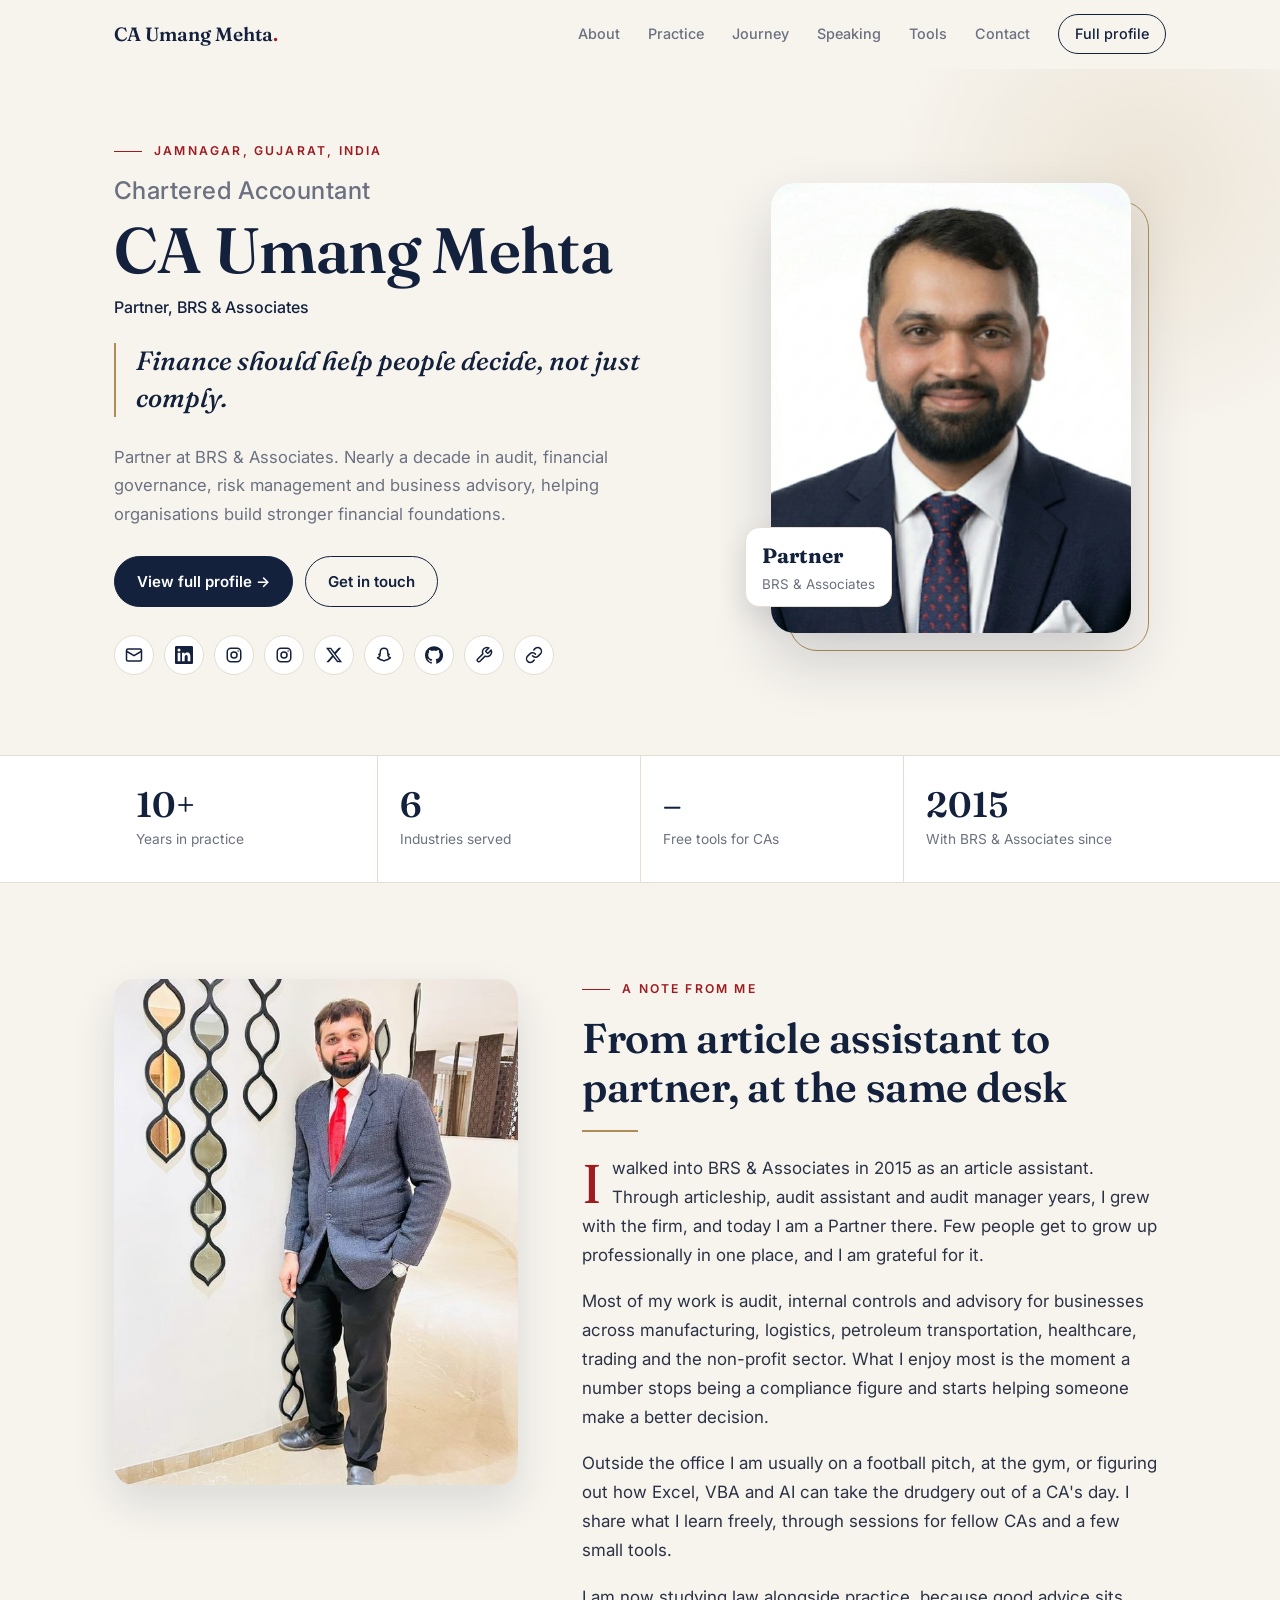
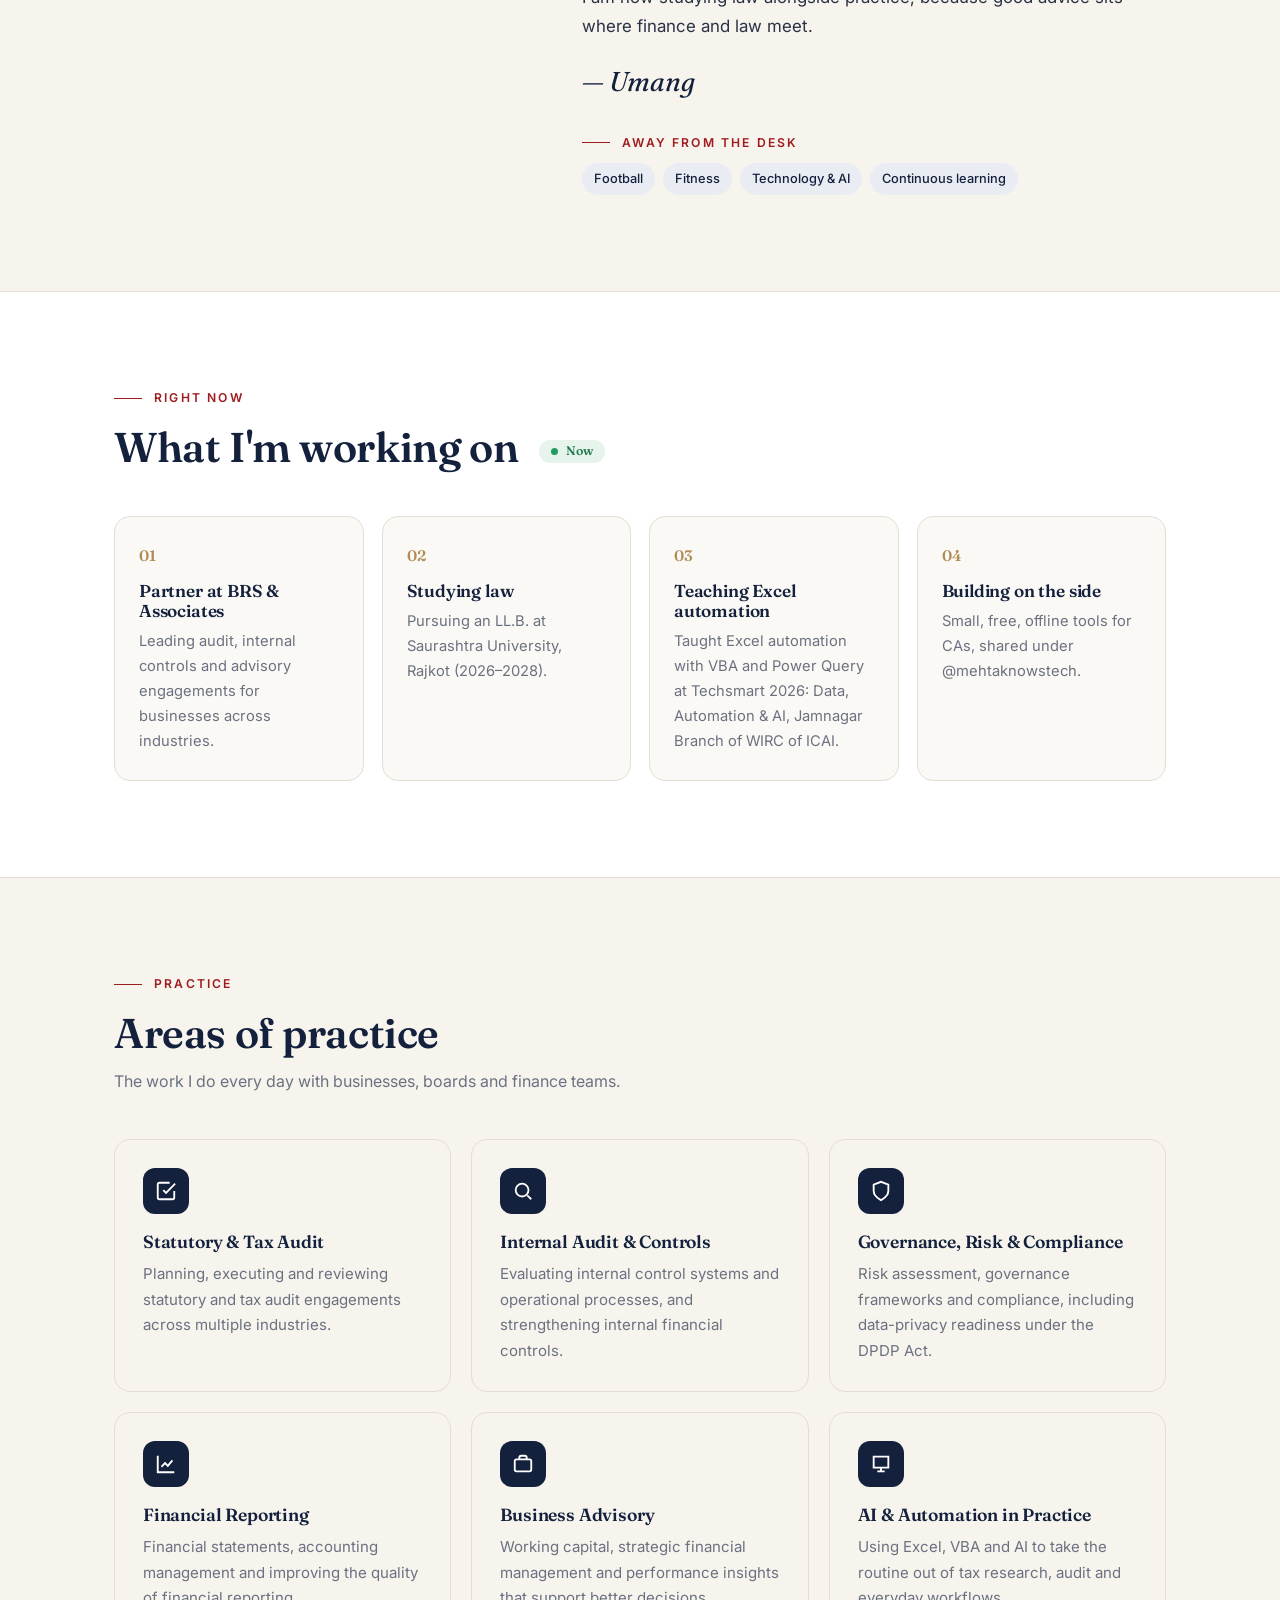
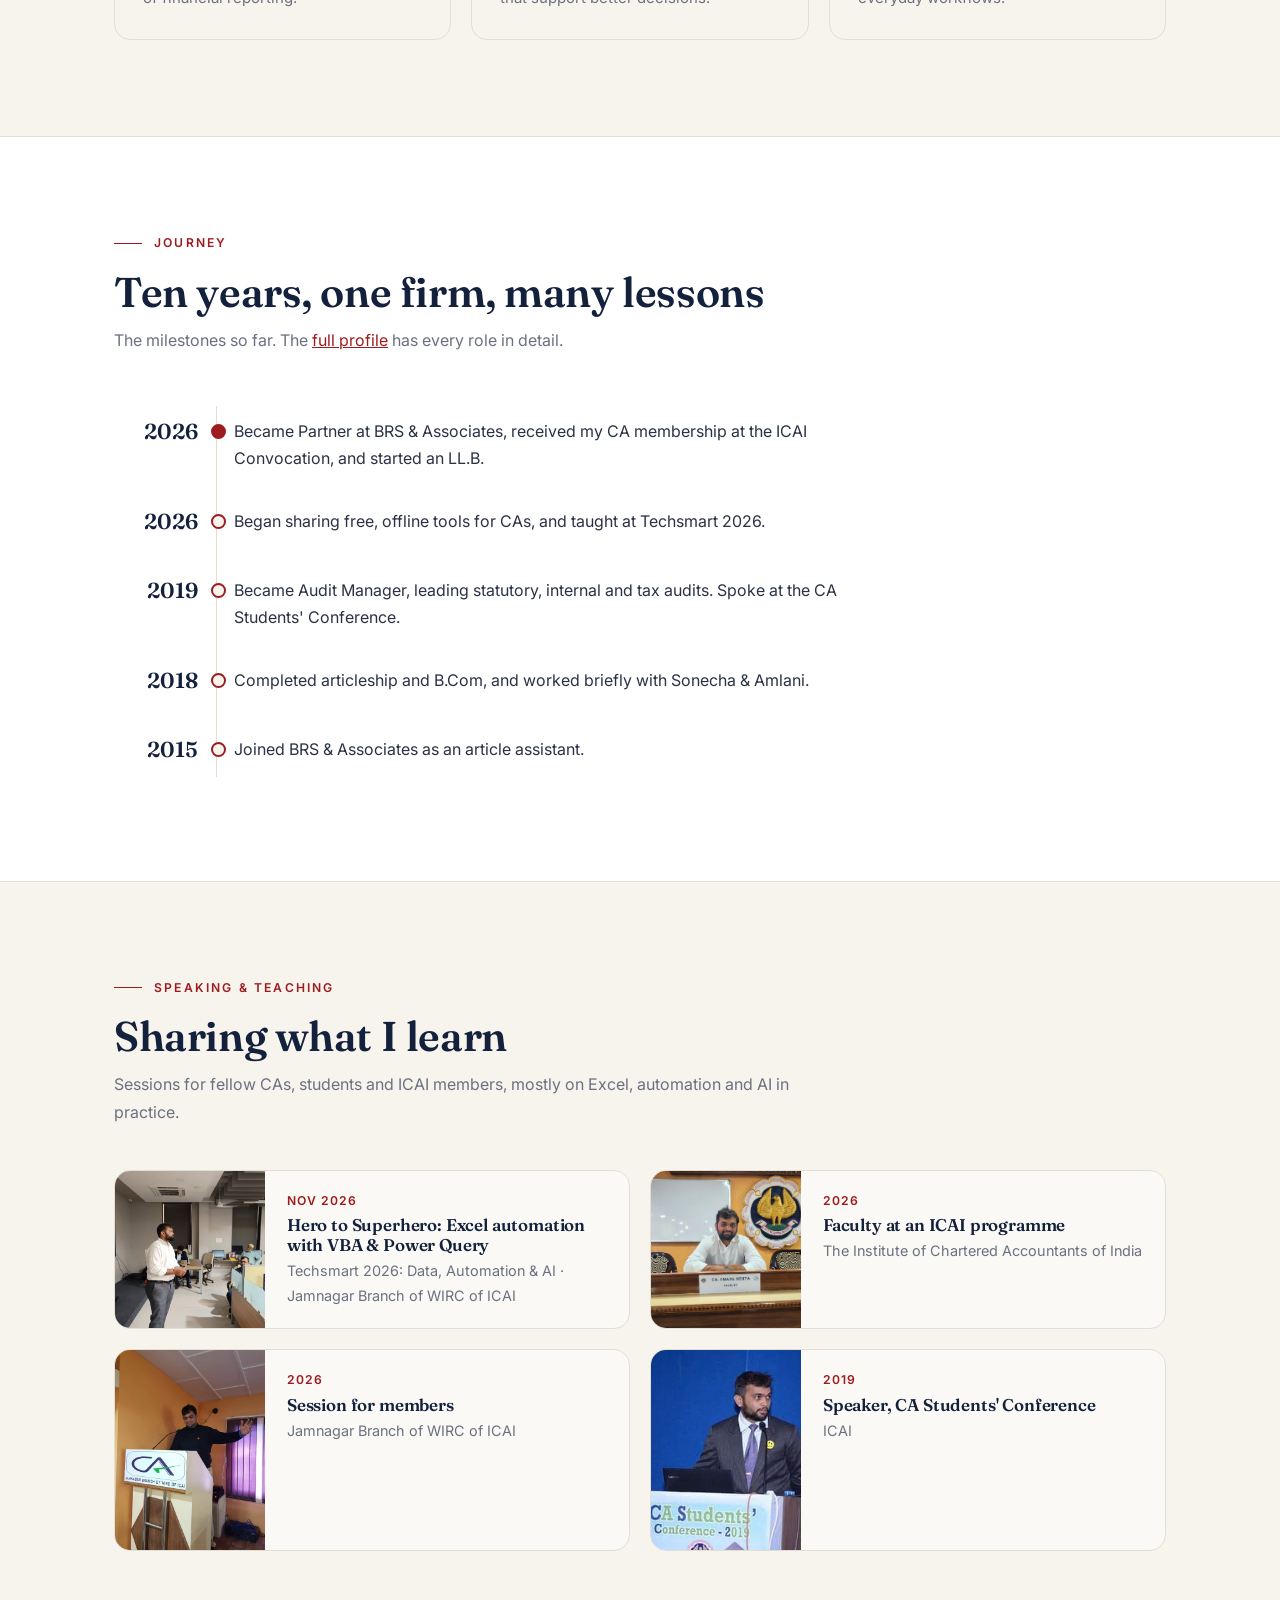
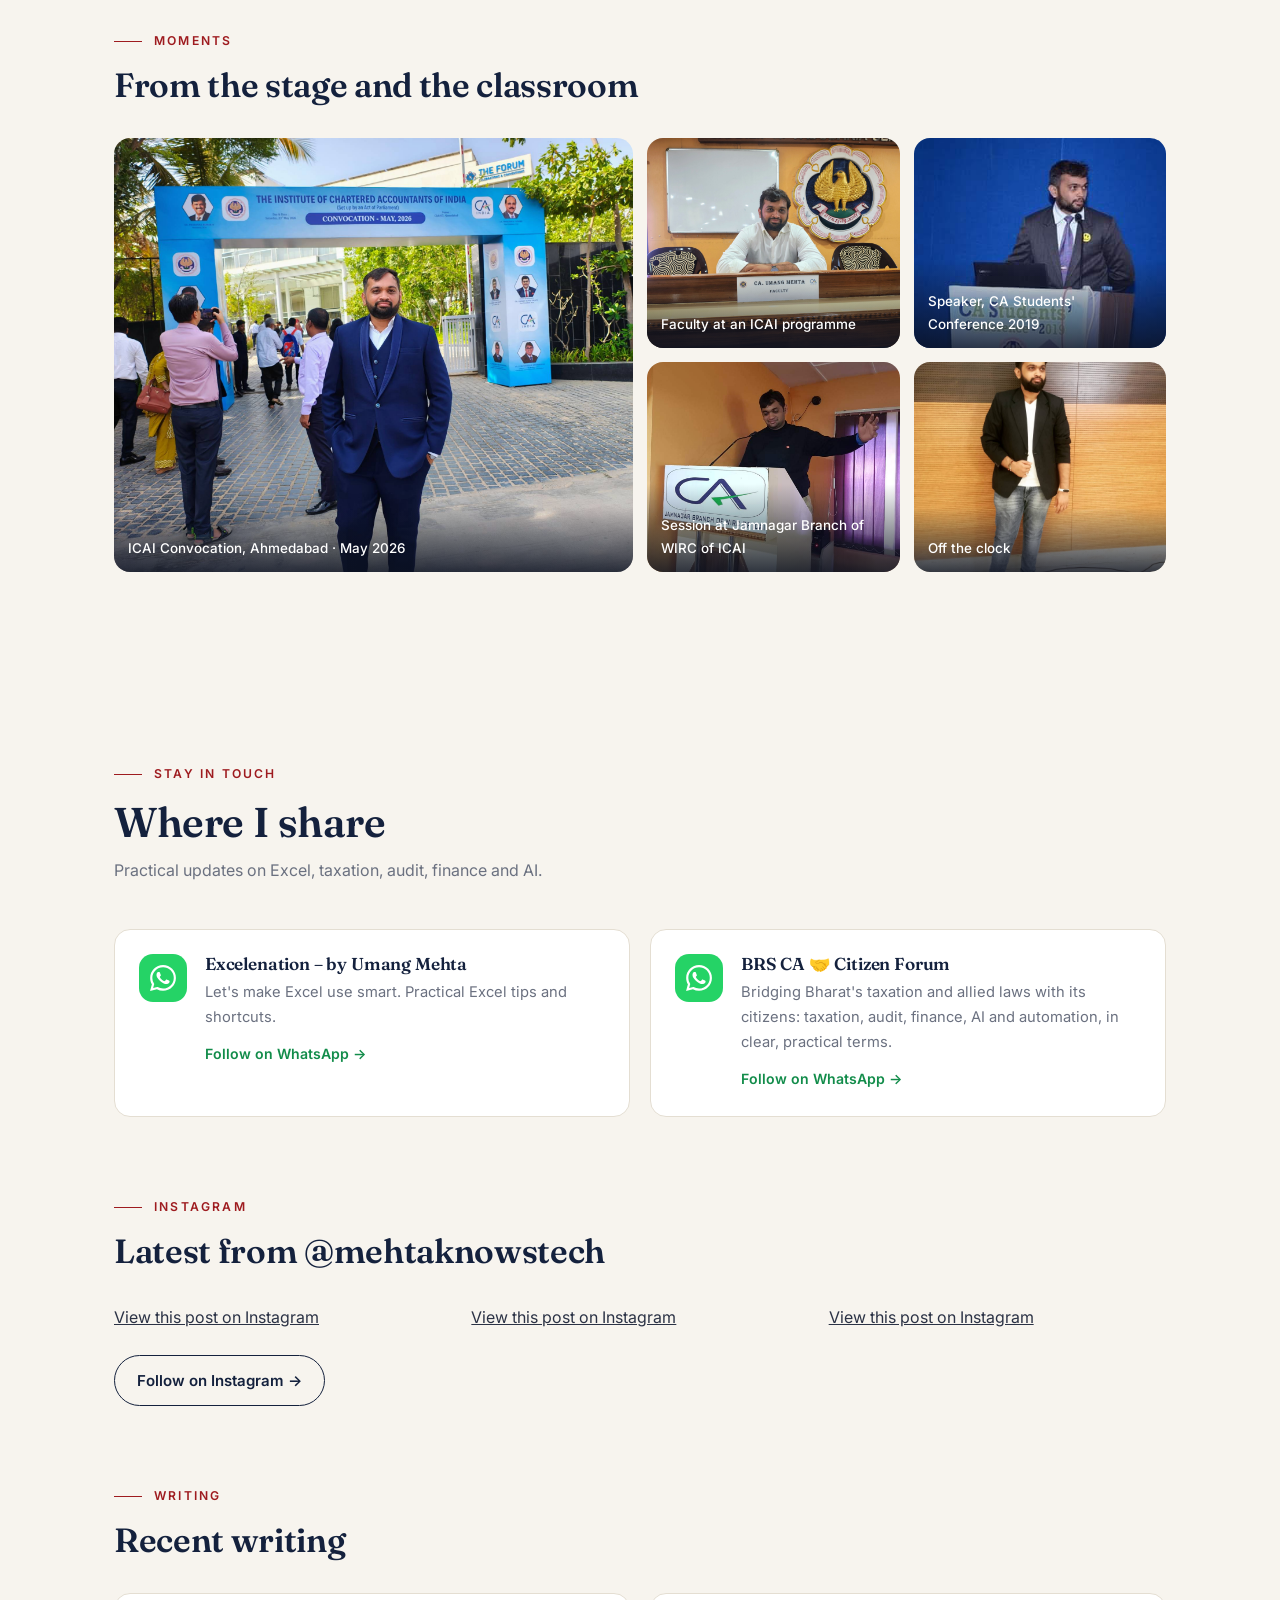
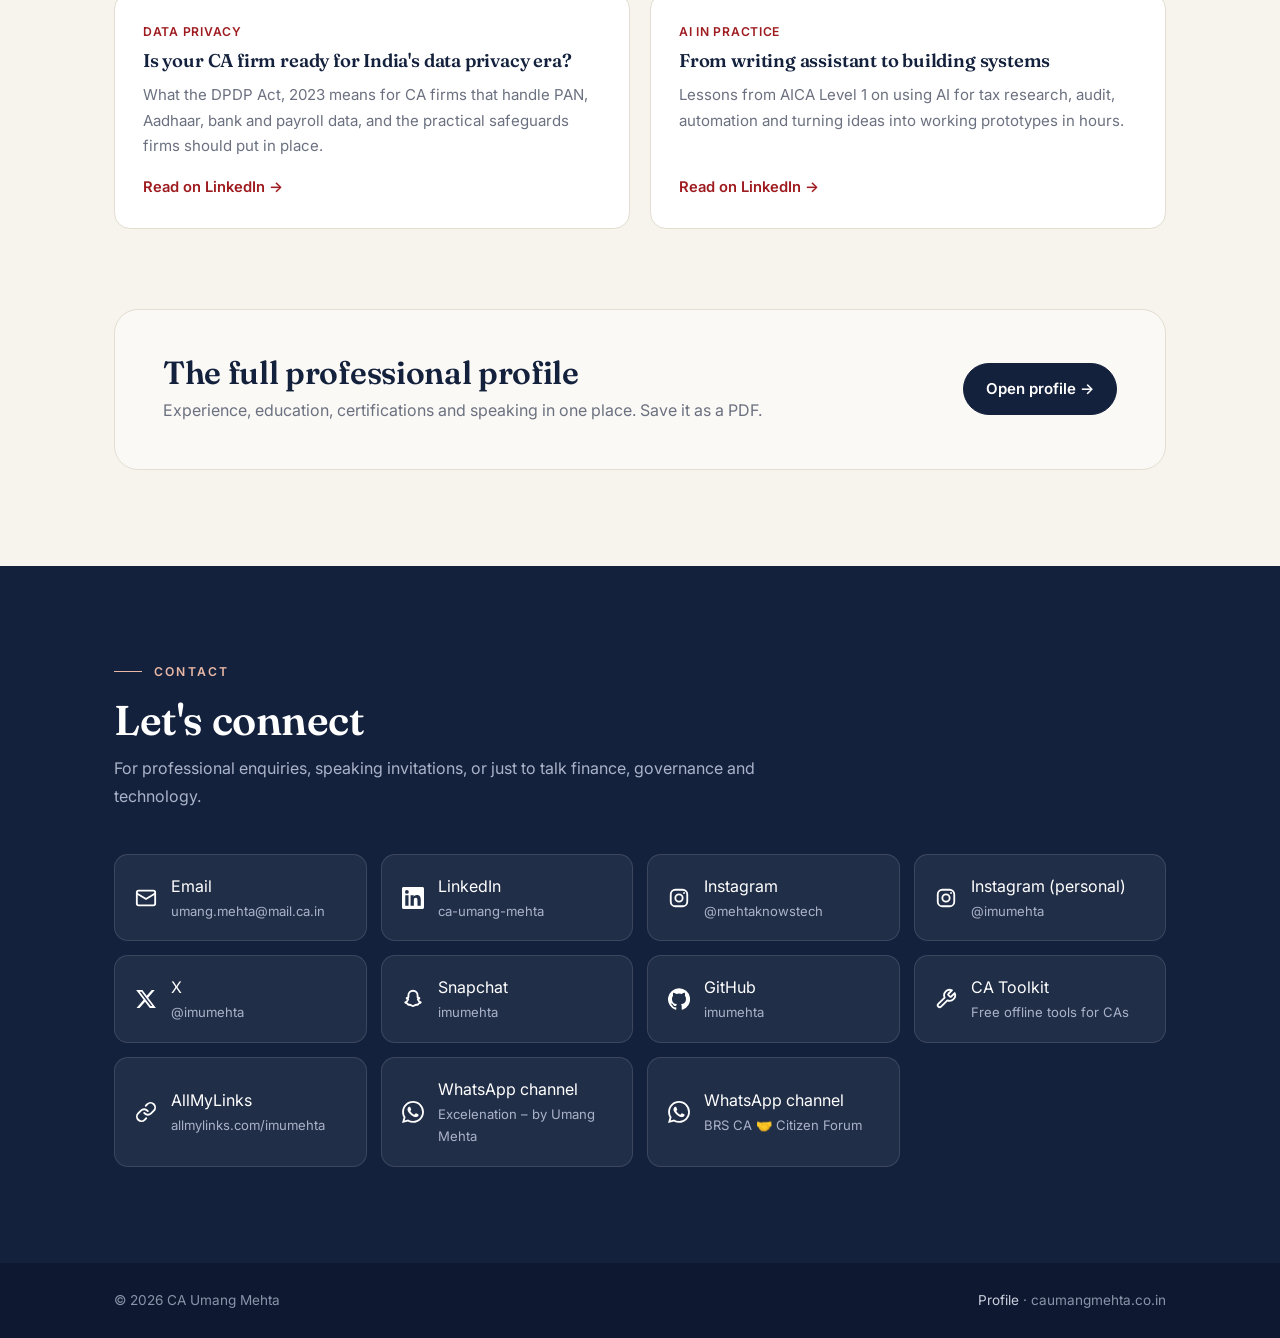
==== commit 1e1372bf: "Add Techsmart 2026 photo and session details Co-Authored-By: Claude Opus 5.5 <noreply@anthropic.com>" ====
--- a/index.html
+++ b/index.html
@@ -13,7 +13,7 @@
 <link rel="preconnect" href="https://fonts.googleapis.com">
 <link rel="preconnect" href="https://fonts.gstatic.com" crossorigin>
 <link href="https://fonts.googleapis.com/css2?family=Fraunces:ital,opsz,wght@0,9..144,500;0,9..144,600;1,9..144,500&family=Inter:wght@400;500;600&display=swap" rel="stylesheet">
-<link rel="stylesheet" href="style.css?v=2026-11-26b">
+<link rel="stylesheet" href="style.css?v=2026-11-26c">
 <script>document.documentElement.classList.add("js")</script>
 </head>
 <body>
@@ -177,7 +177,7 @@
   </div>
 </footer>
 
-<script src="content.js?v=2026-11-26b"></script>
-<script src="site.js?v=2026-11-26b"></script>
+<script src="content.js?v=2026-11-26c"></script>
+<script src="site.js?v=2026-11-26c"></script>
 </body>
 </html>
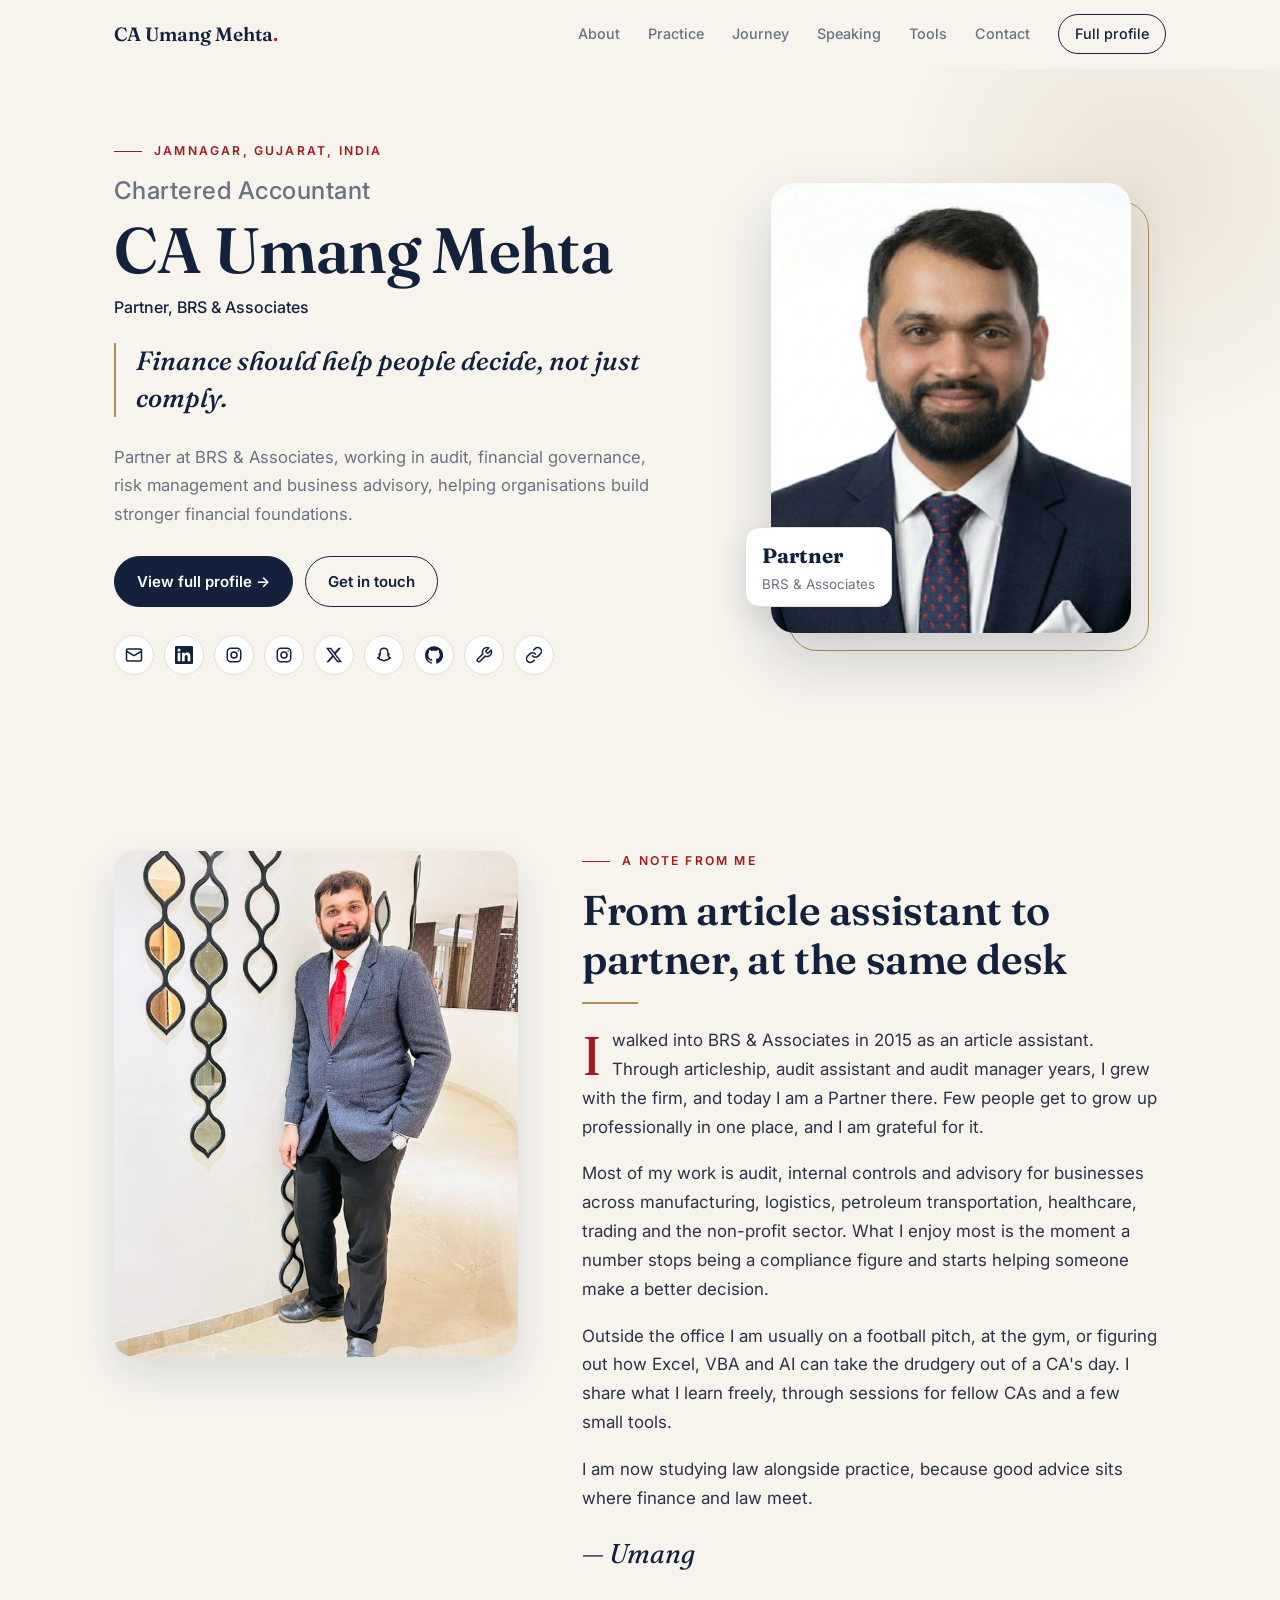
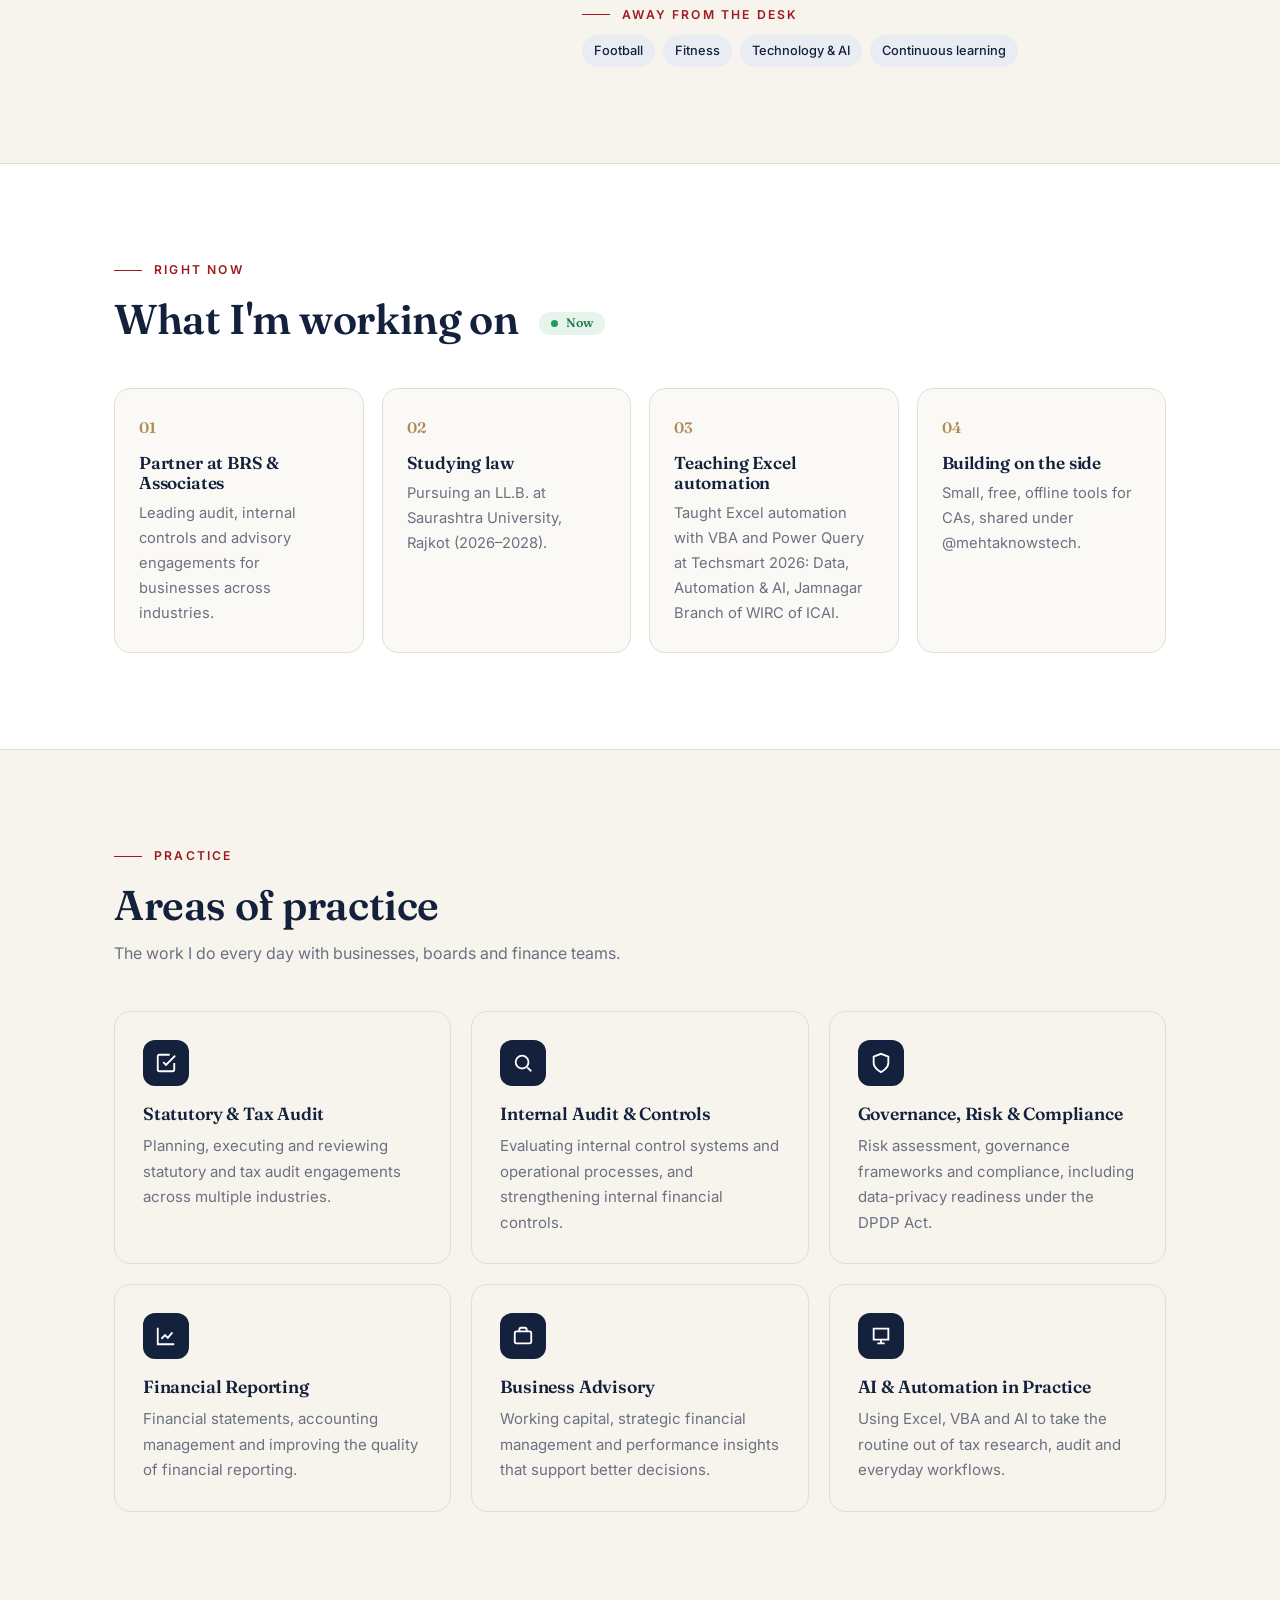
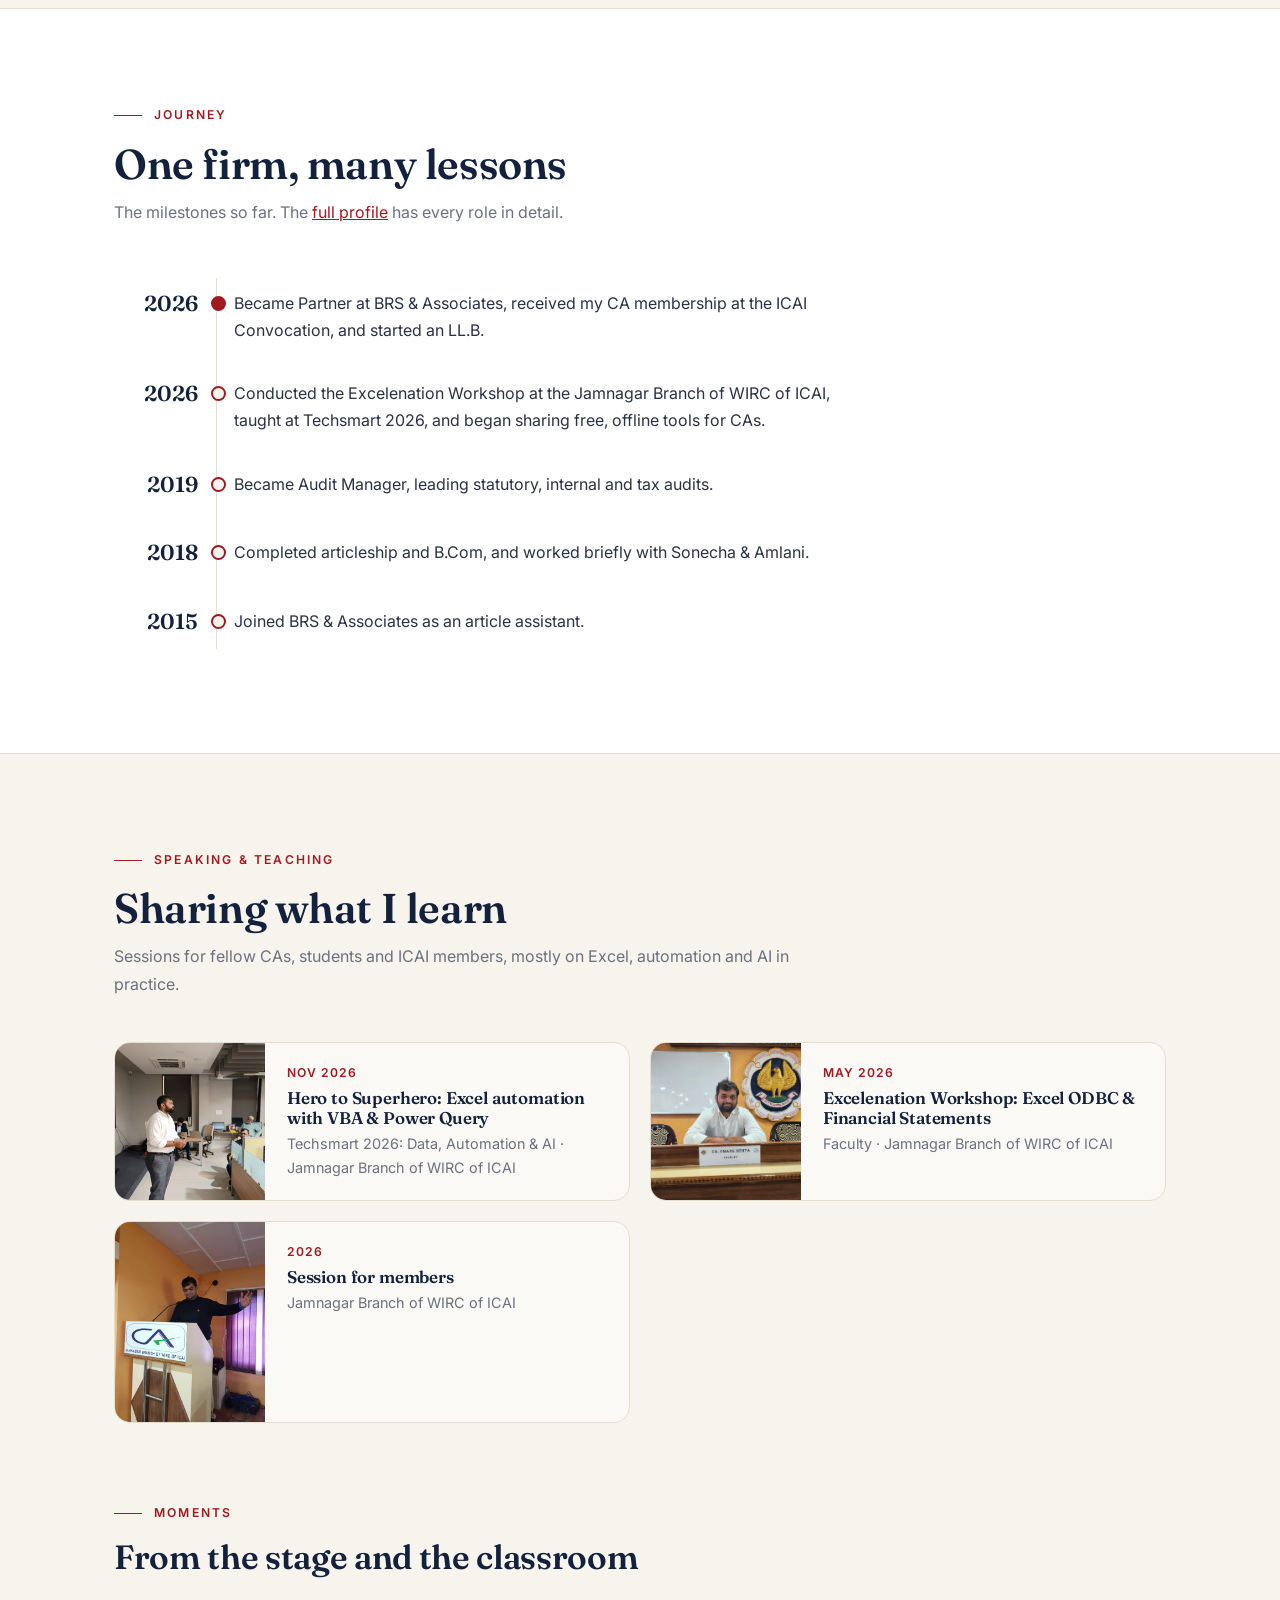
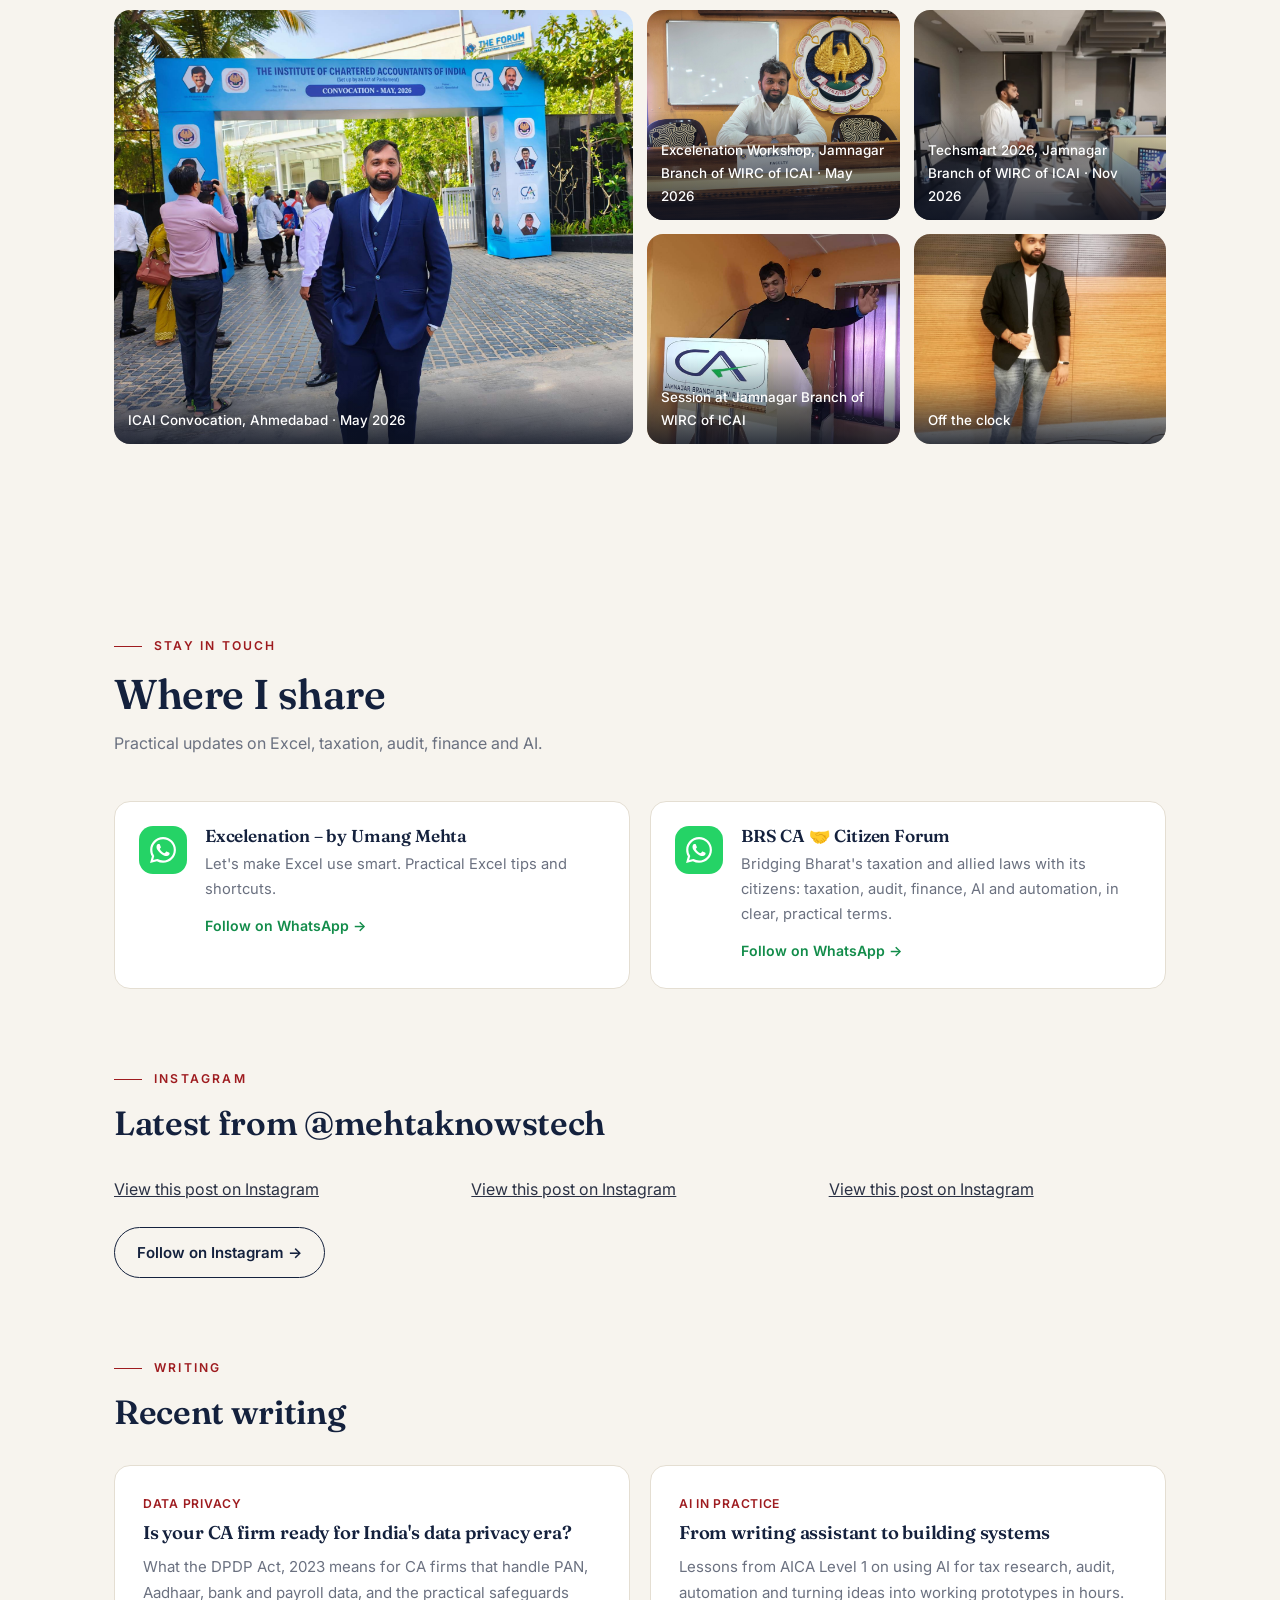
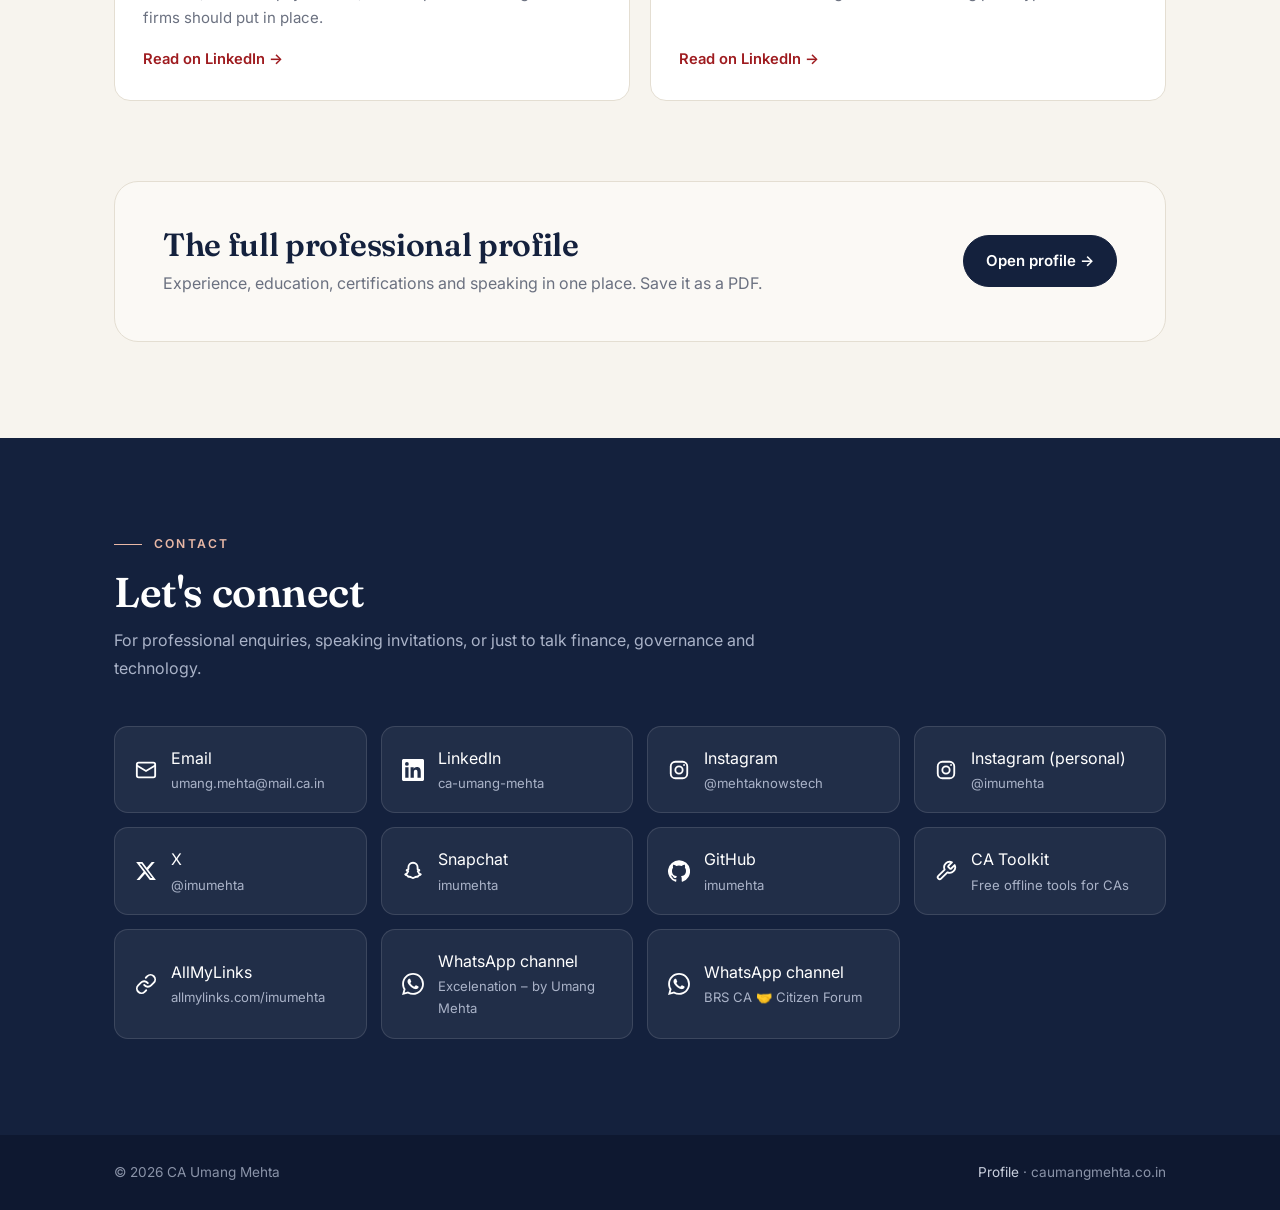
==== commit 46a1571f: "Add Excelenation ODBC workshop, drop 2019 conference and number stats Co-Authored-By: Claude Opus 5." ====
--- a/index.html
+++ b/index.html
@@ -13,7 +13,7 @@
 <link rel="preconnect" href="https://fonts.googleapis.com">
 <link rel="preconnect" href="https://fonts.gstatic.com" crossorigin>
 <link href="https://fonts.googleapis.com/css2?family=Fraunces:ital,opsz,wght@0,9..144,500;0,9..144,600;1,9..144,500&family=Inter:wght@400;500;600&display=swap" rel="stylesheet">
-<link rel="stylesheet" href="style.css?v=2026-11-26c">
+<link rel="stylesheet" href="style.css?v=2026-11-26d">
 <script>document.documentElement.classList.add("js")</script>
 </head>
 <body>
@@ -54,8 +54,6 @@
     </div>
   </div>
 </header>
-
-<div class="stats"><div class="wrap" id="stats"></div></div>
 
 <section id="about">
   <div class="wrap note-grid">
@@ -120,7 +118,7 @@
 
 <section id="journey" class="alt">
   <div class="wrap">
-    <div class="sec-head rv"><div class="eyebrow">Journey</div><h2>Ten years, one firm, many lessons</h2><p>The milestones so far. The <a href="profile.html#experience" style="color:var(--accent)">full profile</a> has every role in detail.</p></div>
+    <div class="sec-head rv"><div class="eyebrow">Journey</div><h2>One firm, many lessons</h2><p>The milestones so far. The <a href="profile.html#experience" style="color:var(--accent)">full profile</a> has every role in detail.</p></div>
     <div class="journey" id="journeyList"></div>
   </div>
 </section>
@@ -177,7 +175,7 @@
   </div>
 </footer>
 
-<script src="content.js?v=2026-11-26c"></script>
-<script src="site.js?v=2026-11-26c"></script>
+<script src="content.js?v=2026-11-26d"></script>
+<script src="site.js?v=2026-11-26d"></script>
 </body>
 </html>
